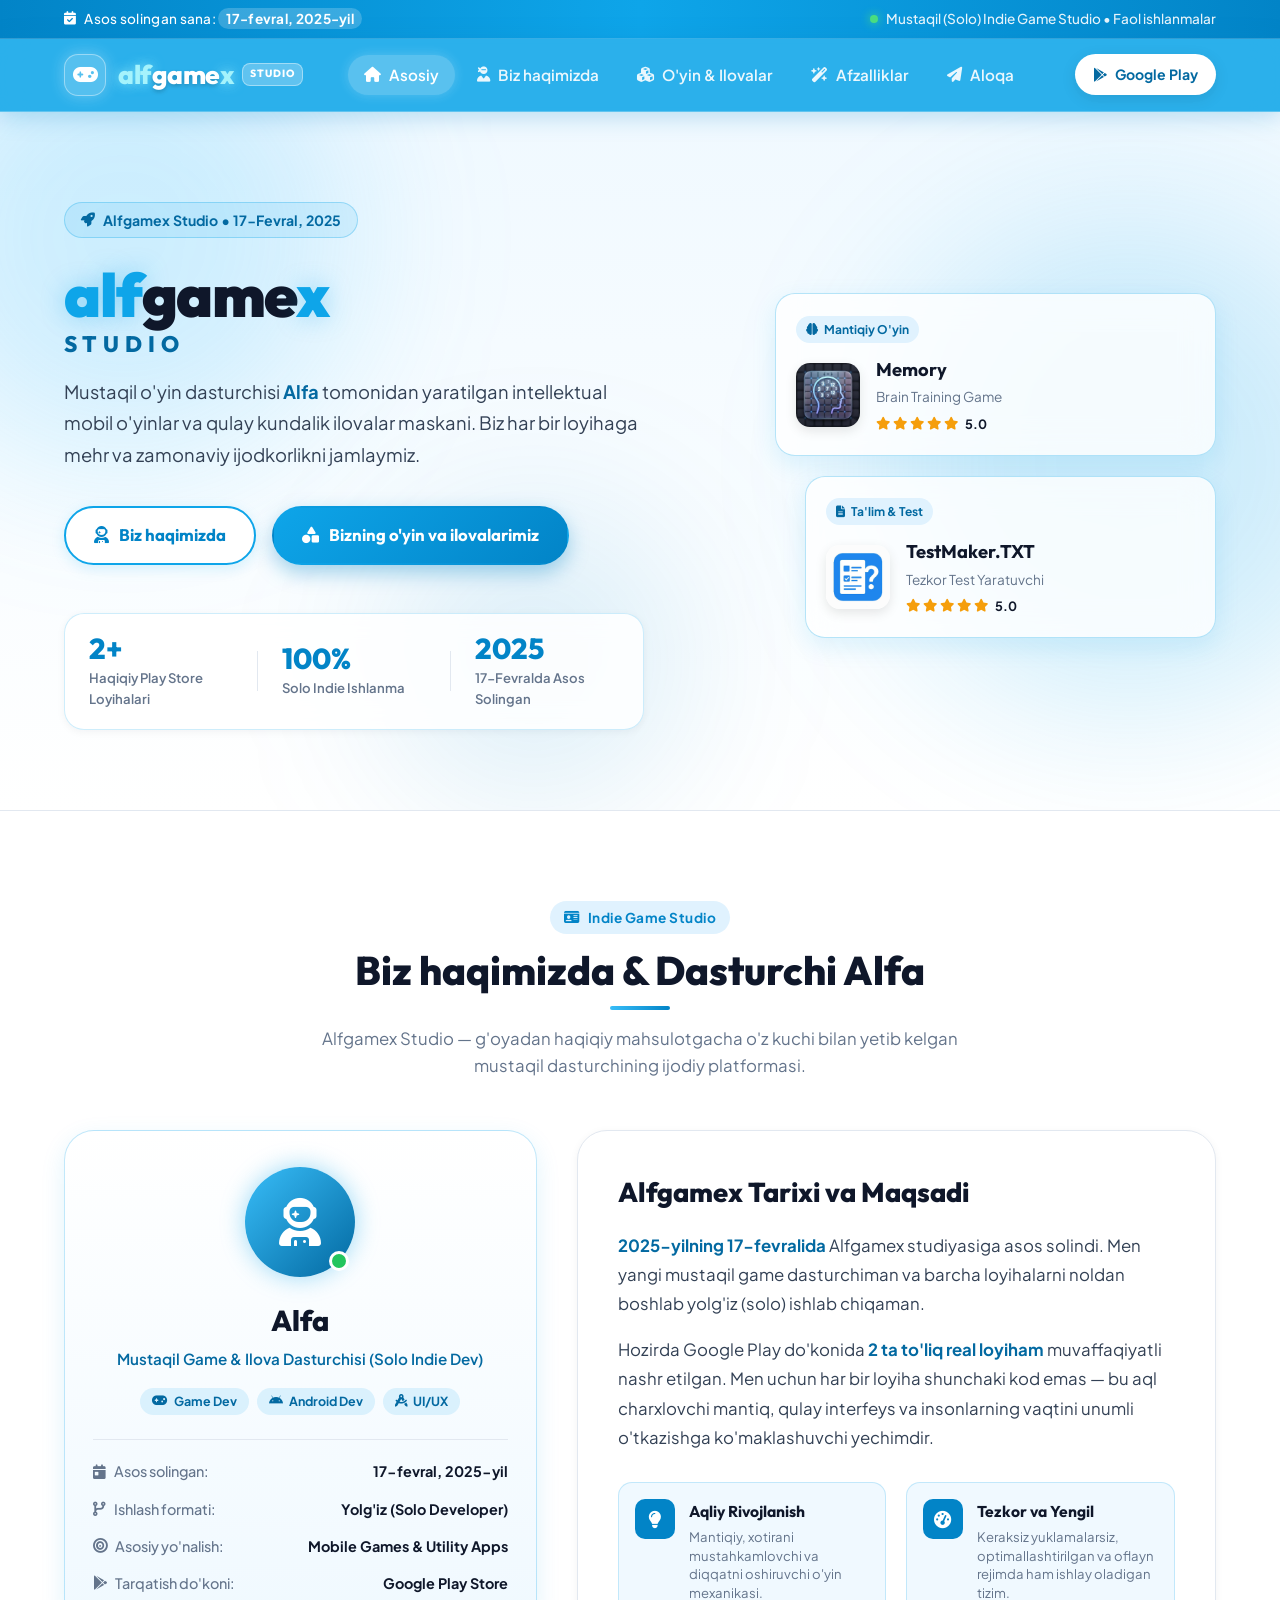
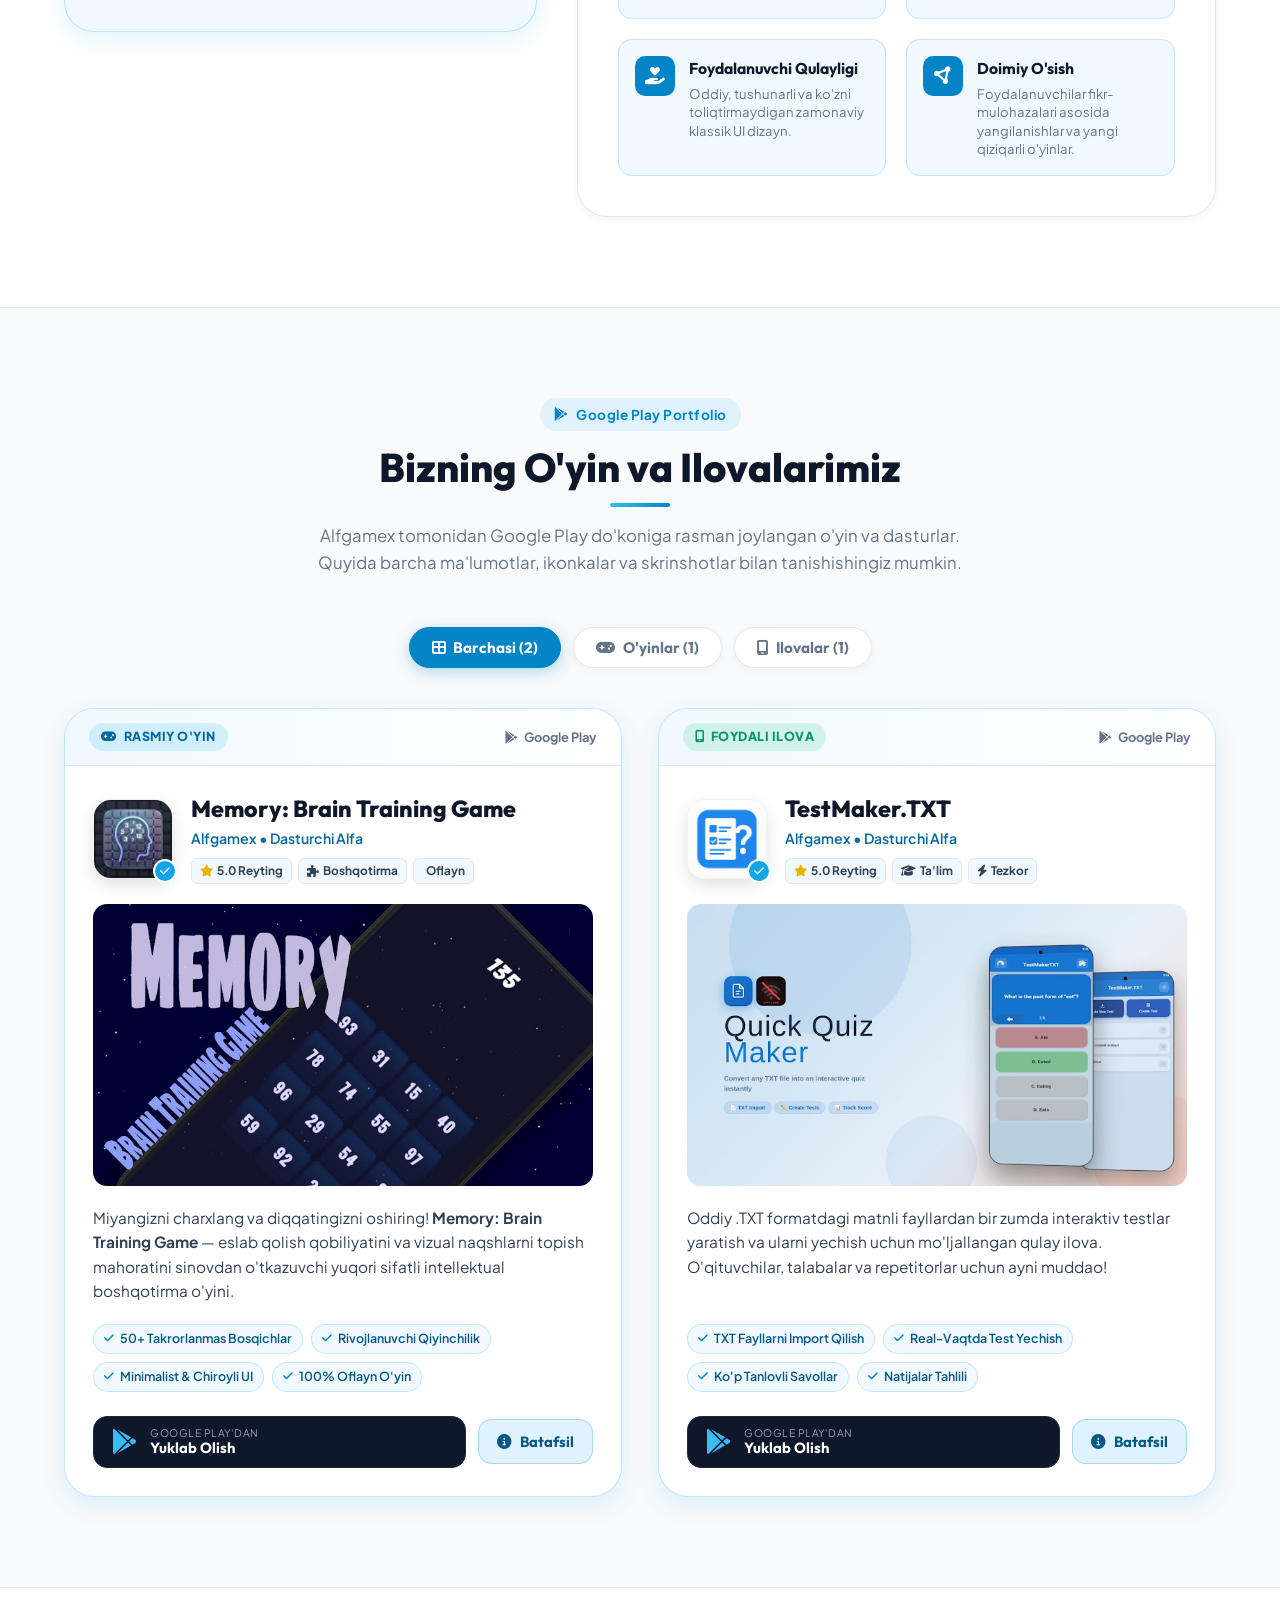
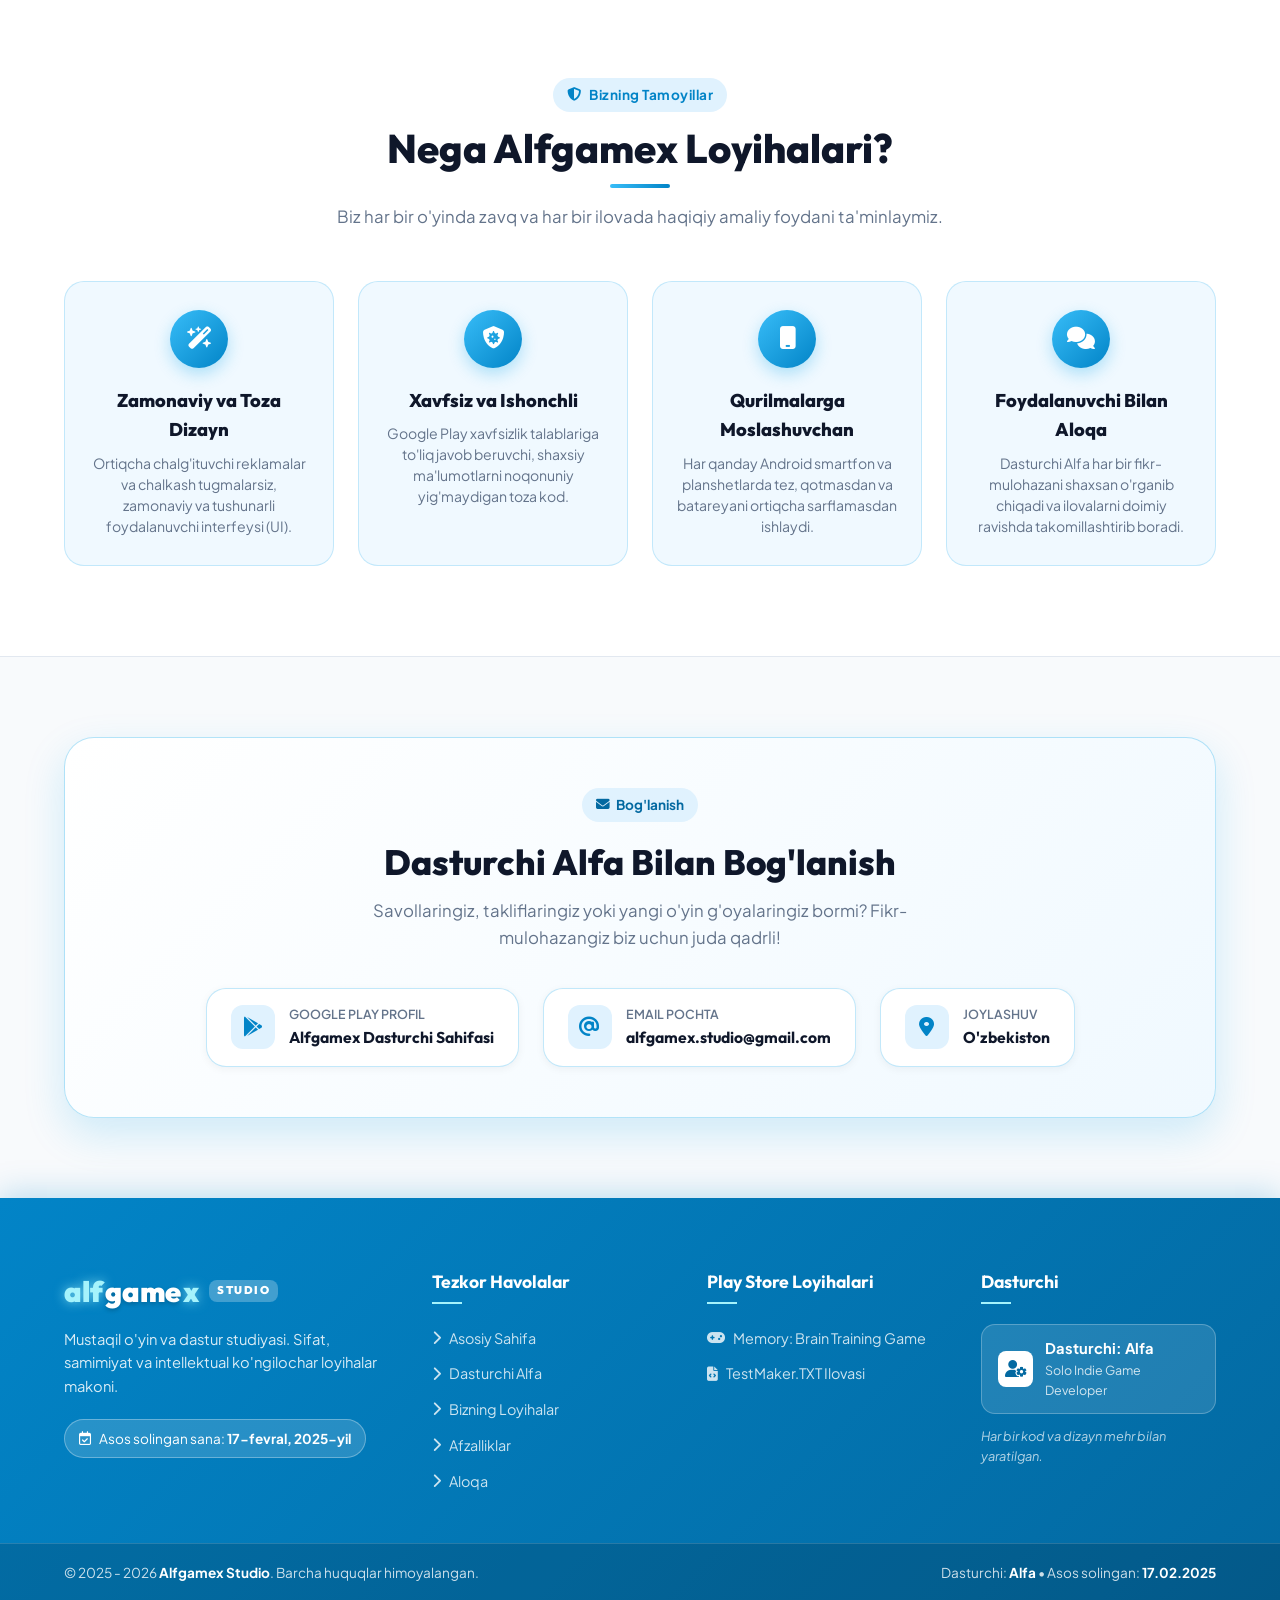
==== index.html @ 104847be "Add files via upload" ====
<!DOCTYPE html>
<html lang="uz">
<head>
  <meta charset="UTF-8">
  <meta name="viewport" content="width=device-width, initial-scale=1.0">
  <title>Alfgamex Studio | Mustaqil O'yinlar va Qulay Ilovalar</title>
  <meta name="description" content="Alfgamex Studio rasmiy veb-sayti. Mustaqil game dasturchi Alfa tomonidan yaratilgan Google Play o'yinlari va ilovalari: Memory Brain Training va TestMaker.TXT.">
  <meta name="keywords" content="Alfgamex, Alfa, game developer, Memory Brain Training, TestMaker.TXT, indie game studio, o'zbek game dev">
  <meta name="author" content="Alfa - Alfgamex Studio">

  <!-- Open Graph / Meta -->
  <meta property="og:title" content="Alfgamex Studio - Mustaqil O'yin va Ilovalar">
  <meta property="og:description" content="Dasturchi Alfa tomonidan ishlab chiqilgan Memory va TestMaker.TXT loyihalari.">
  <meta property="og:image" content="assets/images/memory-icon.png">
  <meta property="og:type" content="website">

  <!-- Favicon -->
  <link rel="icon" type="image/png" href="assets/images/memory-icon.png">

  <!-- Google Fonts: Outfit & Inter -->
  <link rel="preconnect" href="https://fonts.googleapis.com">
  <link rel="preconnect" href="https://fonts.gstatic.com" crossorigin>
  <link href="https://fonts.googleapis.com/css2?family=Outfit:wght@400;500;600;700;800;900&family=Plus+Jakarta+Sans:wght@400;500;600;700&display=swap" rel="stylesheet">

  <!-- Font Awesome Icons -->
  <link rel="stylesheet" href="https://cdnjs.cloudflare.com/ajax/libs/font-awesome/6.5.1/css/all.min.css">

  <!-- Stylesheet -->
  <link rel="stylesheet" href="styles.css">
</head>
<body>

  <!-- ==================== TOP ANNOUNCEMENT BAR ==================== -->
  <div class="top-announcement">
    <div class="container announcement-content">
      <div class="est-badge">
        <i class="fa-solid fa-calendar-check"></i>
        <span>Asos solingan sana: <strong>17-fevral, 2025-yil</strong></span>
      </div>
      <div class="studio-status">
        <span class="pulse-dot"></span>
        <span>Mustaqil (Solo) Indie Game Studio &bull; Faol ishlanmalar</span>
      </div>
    </div>
  </div>

  <!-- ==================== SKY BLUE NEON GLASS NAVBAR ==================== -->
  <header class="navbar-wrapper">
    <div class="container">
      <nav class="navbar">
        <!-- LOGO: alf (ko'k) + game (oq) + x (ko'k) -->
        <a href="#home" class="brand-logo" aria-label="Alfgamex Studio Bosh Sahifa">
          <div class="logo-icon-wrap">
            <i class="fa-solid fa-gamepad"></i>
          </div>
          <div class="logo-text">
            <span class="part-alf">alf</span><span class="part-game">game</span><span class="part-x">x</span>
            <span class="logo-badge">STUDIO</span>
          </div>
        </a>

        <!-- Desktop Navigation Links -->
        <ul class="nav-links" id="navLinks">
          <li><a href="#home" class="nav-link active"><i class="fa-solid fa-house"></i> Asosiy</a></li>
          <li><a href="#about" class="nav-link"><i class="fa-solid fa-user-ninja"></i> Biz haqimizda</a></li>
          <li><a href="#projects" class="nav-link"><i class="fa-solid fa-cubes"></i> O'yin & Ilovalar</a></li>
          <li><a href="#features" class="nav-link"><i class="fa-solid fa-wand-magic-sparkles"></i> Afzalliklar</a></li>
          <li><a href="#contact" class="nav-link"><i class="fa-solid fa-paper-plane"></i> Aloqa</a></li>
        </ul>

        <!-- Right Quick Play Link -->
        <div class="nav-actions">
          <a href="#projects" class="btn-nav-action">
            <i class="fa-brands fa-google-play"></i>
            <span>Google Play</span>
          </a>
          <button class="mobile-toggle" id="mobileToggle" aria-label="Menyuni ochish">
            <i class="fa-solid fa-bars-staggered"></i>
          </button>
        </div>
      </nav>
    </div>
  </header>

  <!-- ==================== HERO SECTION ==================== -->
  <section class="hero-section" id="home">
    <!-- Background glowing ambient spheres -->
    <div class="ambient-glow glow-1"></div>
    <div class="ambient-glow glow-2"></div>
    <div class="ambient-glow glow-3"></div>

    <div class="container hero-container">
      <div class="hero-content">
        <!-- Founding date badge in Hero -->
        <div class="hero-badge">
          <i class="fa-solid fa-rocket"></i>
          <span>Alfgamex Studio &bull; 17-Fevral, 2025</span>
        </div>

        <!-- Big Title: alfgamex STUDIO -->
        <h1 class="hero-title">
          <span class="brand-huge">
            <span class="huge-alf">alf</span><span class="huge-game">game</span><span class="huge-x">x</span>
          </span>
          <span class="hero-subtitle-tag">STUDIO</span>
        </h1>

        <p class="hero-lead">
          Mustaqil o'yin dasturchisi <strong>Alfa</strong> tomonidan yaratilgan intellektual mobil o'yinlar va qulay kundalik ilovalar maskani. Biz har bir loyihaga mehr va zamonaviy ijodkorlikni jamlaymiz.
        </p>

        <!-- The 2 Required Action Buttons -->
        <div class="hero-buttons">
          <!-- Button 1: Biz haqimizda -->
          <a href="#about" class="btn btn-sky-outline">
            <i class="fa-solid fa-user-astronaut"></i>
            <span>Biz haqimizda</span>
          </a>

          <!-- Button 2: Bizning o'yin va ilovalarimiz -->
          <a href="#projects" class="btn btn-sky-solid">
            <i class="fa-solid fa-shapes"></i>
            <span>Bizning o'yin va ilovalarimiz</span>
          </a>
        </div>

        <!-- Studio Quick Highlights -->
        <div class="hero-stats">
          <div class="stat-card">
            <div class="stat-number">2+</div>
            <div class="stat-label">Haqiqiy Play Store Loyihalari</div>
          </div>
          <div class="stat-divider"></div>
          <div class="stat-card">
            <div class="stat-number">100%</div>
            <div class="stat-label">Solo Indie Ishlanma</div>
          </div>
          <div class="stat-divider"></div>
          <div class="stat-card">
            <div class="stat-number">2025</div>
            <div class="stat-label">17-Fevralda Asos Solingan</div>
          </div>
        </div>
      </div>

      <!-- Hero Visual Preview Cards -->
      <div class="hero-preview">
        <div class="preview-glass-card preview-card-1">
          <div class="preview-badge"><i class="fa-solid fa-brain"></i> Mantiqiy O'yin</div>
          <div class="preview-item">
            <img src="assets/images/memory-icon.png" alt="Memory Brain Training Game" class="preview-img" onerror="this.src='https://play-lh.googleusercontent.com/iioHPC_Sc6TudoPKwiEHXhkaefibeuf__0RWmnrg8wX9CVNMIG8nXzxOYNYmH5sQENqZmk4FYDZ6_vJcXCu4mA=s360'">
            <div>
              <h4>Memory</h4>
              <p>Brain Training Game</p>
              <div class="rating-stars">
                <i class="fa-solid fa-star"></i>
                <i class="fa-solid fa-star"></i>
                <i class="fa-solid fa-star"></i>
                <i class="fa-solid fa-star"></i>
                <i class="fa-solid fa-star"></i>
                <span>5.0</span>
              </div>
            </div>
          </div>
        </div>

        <div class="preview-glass-card preview-card-2">
          <div class="preview-badge"><i class="fa-solid fa-file-lines"></i> Ta'lim & Test</div>
          <div class="preview-item">
            <img src="assets/images/testmaker-icon.png" alt="TestMaker.TXT App" class="preview-img" onerror="this.src='https://play-lh.googleusercontent.com/JTljdnzJghPdMxJR1rNX0iAFsKCkIwlQasx5Xbdd50EbjeBeuFdXr8-L_BfB9rZ_1QmPCnNjjaUU6loTCZCvzg=s360'">
            <div>
              <h4>TestMaker.TXT</h4>
              <p>Tezkor Test Yaratuvchi</p>
              <div class="rating-stars">
                <i class="fa-solid fa-star"></i>
                <i class="fa-solid fa-star"></i>
                <i class="fa-solid fa-star"></i>
                <i class="fa-solid fa-star"></i>
                <i class="fa-solid fa-star"></i>
                <span>5.0</span>
              </div>
            </div>
          </div>
        </div>
      </div>
    </div>
  </section>

  <!-- ==================== BIZ HAQIMIZDA (ABOUT US & DEVELOPER ALFA) ==================== -->
  <section class="section about-section" id="about">
    <div class="container">
      <div class="section-header">
        <span class="section-tag"><i class="fa-solid fa-id-card"></i> Indie Game Studio</span>
        <h2 class="section-title">Biz haqimizda & Dasturchi Alfa</h2>
        <div class="title-underline"></div>
        <p class="section-subtitle">
          Alfgamex Studio — g'oyadan haqiqiy mahsulotgacha o'z kuchi bilan yetib kelgan mustaqil dasturchining ijodiy platformasi.
        </p>
      </div>

      <div class="about-grid">
        <!-- Developer Profile Card -->
        <div class="about-profile-card">
          <div class="profile-avatar-wrap">
            <div class="avatar-ring">
              <i class="fa-solid fa-user-astronaut"></i>
            </div>
            <div class="status-online" title="Dasturlash jarayonida"></div>
          </div>

          <h3 class="profile-name">Alfa</h3>
          <p class="profile-role">Mustaqil Game & Ilova Dasturchisi (Solo Indie Dev)</p>
          <div class="profile-badges">
            <span class="badge-pill"><i class="fa-solid fa-gamepad"></i> Game Dev</span>
            <span class="badge-pill"><i class="fa-brands fa-android"></i> Android Dev</span>
            <span class="badge-pill"><i class="fa-solid fa-compass-drafting"></i> UI/UX</span>
          </div>

          <div class="profile-details-list">
            <div class="detail-row">
              <span class="detail-label"><i class="fa-solid fa-calendar-day"></i> Asos solingan:</span>
              <span class="detail-value">17-fevral, 2025-yil</span>
            </div>
            <div class="detail-row">
              <span class="detail-label"><i class="fa-solid fa-code-branch"></i> Ishlash formati:</span>
              <span class="detail-value">Yolg'iz (Solo Developer)</span>
            </div>
            <div class="detail-row">
              <span class="detail-label"><i class="fa-solid fa-bullseye"></i> Asosiy yo'nalish:</span>
              <span class="detail-value">Mobile Games & Utility Apps</span>
            </div>
            <div class="detail-row">
              <span class="detail-label"><i class="fa-brands fa-google-play"></i> Tarqatish do'koni:</span>
              <span class="detail-value">Google Play Store</span>
            </div>
          </div>
        </div>

        <!-- Story and Studio Philosophy -->
        <div class="about-story-card">
          <h3 class="story-title">Alfgamex Tarixi va Maqsadi</h3>
          <p class="story-text">
            <strong>2025-yilning 17-fevralida</strong> Alfgamex studiyasiga asos solindi. Men yangi mustaqil game dasturchiman va barcha loyihalarni noldan boshlab yolg'iz (solo) ishlab chiqaman. 
          </p>
          <p class="story-text">
            Hozirda Google Play do'konida <strong>2 ta to'liq real loyiham</strong> muvaffaqiyatli nashr etilgan. Men uchun har bir loyiha shunchaki kod emas — bu aql charxlovchi mantiq, qulay interfeys va insonlarning vaqtini unumli o'tkazishga ko'maklashuvchi yechimdir.
          </p>

          <div class="studio-values-grid">
            <div class="value-item">
              <div class="value-icon"><i class="fa-solid fa-lightbulb"></i></div>
              <div>
                <h4>Aqliy Rivojlanish</h4>
                <p>Mantiqiy, xotirani mustahkamlovchi va diqqatni oshiruvchi o'yin mexanikasi.</p>
              </div>
            </div>

            <div class="value-item">
              <div class="value-icon"><i class="fa-solid fa-gauge-high"></i></div>
              <div>
                <h4>Tezkor va Yengil</h4>
                <p>Keraksiz yuklamalarsiz, optimallashtirilgan va oflayn rejimda ham ishlay oladigan tizim.</p>
              </div>
            </div>

            <div class="value-item">
              <div class="value-icon"><i class="fa-solid fa-hand-holding-heart"></i></div>
              <div>
                <h4>Foydalanuvchi Qulayligi</h4>
                <p>Oddiy, tushunarli va ko'zni toliqtirmaydigan zamonaviy klassik UI dizayn.</p>
              </div>
            </div>

            <div class="value-item">
              <div class="value-icon"><i class="fa-solid fa-circle-nodes"></i></div>
              <div>
                <h4>Doimiy O'sish</h4>
                <p>Foydalanuvchilar fikr-mulohazalari asosida yangilanishlar va yangi qiziqarli o'yinlar.</p>
              </div>
            </div>
          </div>
        </div>
      </div>
    </div>
  </section>

  <!-- ==================== BIZNING O'YIN VA ILOVALARIMIZ ==================== -->
  <section class="section projects-section" id="projects">
    <div class="container">
      <div class="section-header">
        <span class="section-tag"><i class="fa-brands fa-google-play"></i> Google Play Portfolio</span>
        <h2 class="section-title">Bizning O'yin va Ilovalarimiz</h2>
        <div class="title-underline"></div>
        <p class="section-subtitle">
          Alfgamex tomonidan Google Play do'koniga rasman joylangan o'yin va dasturlar. Quyida barcha ma'lumotlar, ikonkalar va skrinshotlar bilan tanishishingiz mumkin.
        </p>
      </div>

      <!-- Filter Controls -->
      <div class="projects-filter">
        <button class="filter-btn active" data-filter="all">
          <i class="fa-solid fa-border-all"></i> Barchasi (2)
        </button>
        <button class="filter-btn" data-filter="game">
          <i class="fa-solid fa-gamepad"></i> O'yinlar (1)
        </button>
        <button class="filter-btn" data-filter="app">
          <i class="fa-solid fa-mobile-screen"></i> Ilovalar (1)
        </button>
      </div>

      <!-- Projects Grid -->
      <div class="projects-grid">

        <!-- ================= PROJECT 1: MEMORY GAME ================= -->
        <article class="project-card" data-category="game">
          <div class="card-glass-header">
            <div class="project-type-tag game-tag">
              <i class="fa-solid fa-gamepad"></i> Rasmiy O'yin
            </div>
            <div class="play-badge-corner">
              <i class="fa-brands fa-google-play"></i> Google Play
            </div>
          </div>

          <div class="project-body">
            <!-- Icon and Header Info -->
            <div class="app-identity">
              <div class="app-icon-wrap">
                <img 
                  src="assets/images/memory-icon.png" 
                  alt="Memory: Brain Training Game Ikonkasi" 
                  class="app-icon"
                  onerror="this.src='https://play-lh.googleusercontent.com/iioHPC_Sc6TudoPKwiEHXhkaefibeuf__0RWmnrg8wX9CVNMIG8nXzxOYNYmH5sQENqZmk4FYDZ6_vJcXCu4mA=s360'"
                >
                <span class="verified-check" title="Tasdiqlangan ilova"><i class="fa-solid fa-check"></i></span>
              </div>
              <div class="app-headings">
                <h3 class="app-title">Memory: Brain Training Game</h3>
                <p class="app-developer">Alfgamex &bull; Dasturchi Alfa</p>
                <div class="app-meta-badges">
                  <span class="meta-pill"><i class="fa-solid fa-star text-gold"></i> 5.0 Reyting</span>
                  <span class="meta-pill"><i class="fa-solid fa-puzzle-piece"></i> Boshqotirma</span>
                  <span class="meta-pill"><i class="fa-solid fa-wifi-slash"></i> Oflayn</span>
                </div>
              </div>
            </div>

            <!-- Screenshot / Visual Preview -->
            <div class="app-media-preview">
              <img 
                src="assets/images/memory-screen1.jpg" 
                alt="Memory o'yini skrinshoti" 
                class="screenshot-img"
                onerror="this.src='https://play-lh.googleusercontent.com/8jt1ZqFPJpL5raUbPckwla-9NzqnhtlJqIqvRnCpsGKEVCf8Sq_ZQVS6a8iwPIVg6VC_ZMvk12OqS2zHAxkKmw=w720-h405'"
              >
              <div class="media-overlay">
                <span><i class="fa-solid fa-expand"></i> Ko'rish</span>
              </div>
            </div>

            <!-- Short Description -->
            <p class="app-description">
              Miyangizni charxlang va diqqatingizni oshiring! <strong>Memory: Brain Training Game</strong> — eslab qolish qobiliyatini va vizual naqshlarni topish mahoratini sinovdan o'tkazuvchi yuqori sifatli intellektual boshqotirma o'yini.
            </p>

            <!-- Key Features Chips -->
            <div class="features-chips">
              <span class="chip"><i class="fa-solid fa-check"></i> 50+ Takrorlanmas Bosqichlar</span>
              <span class="chip"><i class="fa-solid fa-check"></i> Rivojlanuvchi Qiyinchilik</span>
              <span class="chip"><i class="fa-solid fa-check"></i> Minimalist & Chiroyli UI</span>
              <span class="chip"><i class="fa-solid fa-check"></i> 100% Oflayn O'yin</span>
            </div>

            <!-- Card Actions -->
            <div class="card-footer-actions">
              <!-- Direct Google Play Link -->
              <a 
                href="https://play.google.com/store/apps/details?id=com.alfgamex.Memory" 
                target="_blank" 
                rel="noopener noreferrer" 
                class="btn-play-store"
              >
                <i class="fa-brands fa-google-play"></i>
                <div class="btn-play-text">
                  <small>Google Play'dan</small>
                  <strong>Yuklab Olish</strong>
                </div>
              </a>

              <!-- Modal Trigger -->
              <button class="btn-details-modal" onclick="openAppModal('memory')">
                <i class="fa-solid fa-circle-info"></i>
                <span>Batafsil</span>
              </button>
            </div>
          </div>
        </article>

        <!-- ================= PROJECT 2: TESTMAKER.TXT ================= -->
        <article class="project-card" data-category="app">
          <div class="card-glass-header">
            <div class="project-type-tag app-tag">
              <i class="fa-solid fa-mobile-screen"></i> Foydali Ilova
            </div>
            <div class="play-badge-corner">
              <i class="fa-brands fa-google-play"></i> Google Play
            </div>
          </div>

          <div class="project-body">
            <!-- Icon and Header Info -->
            <div class="app-identity">
              <div class="app-icon-wrap">
                <img 
                  src="assets/images/testmaker-icon.png" 
                  alt="TestMaker.TXT Ilovasi Ikonkasi" 
                  class="app-icon"
                  onerror="this.src='https://play-lh.googleusercontent.com/JTljdnzJghPdMxJR1rNX0iAFsKCkIwlQasx5Xbdd50EbjeBeuFdXr8-L_BfB9rZ_1QmPCnNjjaUU6loTCZCvzg=s360'"
                >
                <span class="verified-check" title="Tasdiqlangan ilova"><i class="fa-solid fa-check"></i></span>
              </div>
              <div class="app-headings">
                <h3 class="app-title">TestMaker.TXT</h3>
                <p class="app-developer">Alfgamex &bull; Dasturchi Alfa</p>
                <div class="app-meta-badges">
                  <span class="meta-pill"><i class="fa-solid fa-star text-gold"></i> 5.0 Reyting</span>
                  <span class="meta-pill"><i class="fa-solid fa-graduation-cap"></i> Ta'lim</span>
                  <span class="meta-pill"><i class="fa-solid fa-bolt"></i> Tezkor</span>
                </div>
              </div>
            </div>

            <!-- Screenshot / Visual Preview -->
            <div class="app-media-preview">
              <img 
                src="assets/images/testmaker-screen1.jpg" 
                alt="TestMaker.TXT ilovasi skrinshoti" 
                class="screenshot-img"
                onerror="this.src='https://play-lh.googleusercontent.com/RgP-nGPzP6CBgjuk7ugvAooC2-DvAXvLusTpdp34tUCM6WxKMRvOBdO_frcFL7c0eTXfVlj-y-9jZQvS_CG0-Q=w720-h405'"
              >
              <div class="media-overlay">
                <span><i class="fa-solid fa-expand"></i> Ko'rish</span>
              </div>
            </div>

            <!-- Short Description -->
            <p class="app-description">
              Oddiy .TXT formatdagi matnli fayllardan bir zumda interaktiv testlar yaratish va ularni yechish uchun mo'ljallangan qulay ilova. O'qituvchilar, talabalar va repetitorlar uchun ayni muddao!
            </p>

            <!-- Key Features Chips -->
            <div class="features-chips">
              <span class="chip"><i class="fa-solid fa-check"></i> TXT Fayllarni Import Qilish</span>
              <span class="chip"><i class="fa-solid fa-check"></i> Real-Vaqtda Test Yechish</span>
              <span class="chip"><i class="fa-solid fa-check"></i> Ko'p Tanlovli Savollar</span>
              <span class="chip"><i class="fa-solid fa-check"></i> Natijalar Tahlili</span>
            </div>

            <!-- Card Actions -->
            <div class="card-footer-actions">
              <!-- Direct Google Play Link -->
              <a 
                href="https://play.google.com/store/apps/details?id=com.alfgamex.testmakertxt" 
                target="_blank" 
                rel="noopener noreferrer" 
                class="btn-play-store"
              >
                <i class="fa-brands fa-google-play"></i>
                <div class="btn-play-text">
                  <small>Google Play'dan</small>
                  <strong>Yuklab Olish</strong>
                </div>
              </a>

              <!-- Modal Trigger -->
              <button class="btn-details-modal" onclick="openAppModal('testmaker')">
                <i class="fa-solid fa-circle-info"></i>
                <span>Batafsil</span>
              </button>
            </div>
          </div>
        </article>

      </div>
    </div>
  </section>

  <!-- ==================== STUDIO AFZALLIKLARI (WHY ALFGAMEX) ==================== -->
  <section class="section features-section" id="features">
    <div class="container">
      <div class="section-header">
        <span class="section-tag"><i class="fa-solid fa-shield-halved"></i> Bizning Tamoyillar</span>
        <h2 class="section-title">Nega Alfgamex Loyihalari?</h2>
        <div class="title-underline"></div>
        <p class="section-subtitle">
          Biz har bir o'yinda zavq va har bir ilovada haqiqiy amaliy foydani ta'minlaymiz.
        </p>
      </div>

      <div class="features-grid">
        <div class="feature-box">
          <div class="feature-icon-circle">
            <i class="fa-solid fa-wand-magic-sparkles"></i>
          </div>
          <h3 class="feature-heading">Zamonaviy va Toza Dizayn</h3>
          <p class="feature-desc">
            Ortiqcha chalg'ituvchi reklamalar va chalkash tugmalarsiz, zamonaviy va tushunarli foydalanuvchi interfeysi (UI).
          </p>
        </div>

        <div class="feature-box">
          <div class="feature-icon-circle">
            <i class="fa-solid fa-shield-virus"></i>
          </div>
          <h3 class="feature-heading">Xavfsiz va Ishonchli</h3>
          <p class="feature-desc">
            Google Play xavfsizlik talablariga to'liq javob beruvchi, shaxsiy ma'lumotlarni noqonuniy yig'maydigan toza kod.
          </p>
        </div>

        <div class="feature-box">
          <div class="feature-icon-circle">
            <i class="fa-solid fa-mobile"></i>
          </div>
          <h3 class="feature-heading">Qurilmalarga Moslashuvchan</h3>
          <p class="feature-desc">
            Har qanday Android smartfon va planshetlarda tez, qotmasdan va batareyani ortiqcha sarflamasdan ishlaydi.
          </p>
        </div>

        <div class="feature-box">
          <div class="feature-icon-circle">
            <i class="fa-solid fa-comments"></i>
          </div>
          <h3 class="feature-heading">Foydalanuvchi Bilan Aloqa</h3>
          <p class="feature-desc">
            Dasturchi Alfa har bir fikr-mulohazani shaxsan o'rganib chiqadi va ilovalarni doimiy ravishda takomillashtirib boradi.
          </p>
        </div>
      </div>
    </div>
  </section>

  <!-- ==================== ALOQA VA HAMKORLIK ==================== -->
  <section class="section contact-section" id="contact">
    <div class="container">
      <div class="contact-card">
        <div class="contact-header">
          <span class="contact-pill"><i class="fa-solid fa-envelope"></i> Bog'lanish</span>
          <h2 class="contact-title">Dasturchi Alfa Bilan Bog'lanish</h2>
          <p class="contact-subtitle">
            Savollaringiz, takliflaringiz yoki yangi o'yin g'oyalaringiz bormi? Fikr-mulohazangiz biz uchun juda qadrli!
          </p>
        </div>

        <div class="contact-methods">
          <a href="https://play.google.com/store/apps/developer?id=Alfgamex" target="_blank" rel="noopener noreferrer" class="contact-item">
            <div class="c-icon"><i class="fa-brands fa-google-play"></i></div>
            <div class="c-info">
              <span class="c-name">Google Play Profil</span>
              <span class="c-val">Alfgamex Dasturchi Sahifasi</span>
            </div>
          </a>

          <a href="mailto:contact@alfgamex.uz" class="contact-item">
            <div class="c-icon"><i class="fa-solid fa-at"></i></div>
            <div class="c-info">
              <span class="c-name">Email Pochta</span>
              <span class="c-val">alfgamex.studio@gmail.com</span>
            </div>
          </a>

          <div class="contact-item">
            <div class="c-icon"><i class="fa-solid fa-location-dot"></i></div>
            <div class="c-info">
              <span class="c-name">Joylashuv</span>
              <span class="c-val">O'zbekiston</span>
            </div>
          </div>
        </div>
      </div>
    </div>
  </section>

  <!-- ==================== SKY BLUE NEON FOOTER LAYER ==================== -->
  <footer class="footer-wrapper">
    <div class="container footer-container">
      <!-- Footer Brand Column -->
      <div class="footer-col footer-about">
        <!-- Logo: alf (ko'k) + game (oq) + x (ko'k) -->
        <div class="footer-logo">
          <span class="part-alf">alf</span><span class="part-game">game</span><span class="part-x">x</span>
          <span class="footer-logo-tag">STUDIO</span>
        </div>
        <p class="footer-desc">
          Mustaqil o'yin va dastur studiyasi. Sifat, samimiyat va intellektual ko'ngilochar loyihalar makoni.
        </p>
        <div class="footer-est-info">
          <i class="fa-regular fa-calendar-check"></i>
          <span>Asos solingan sana: <strong>17-fevral, 2025-yil</strong></span>
        </div>
      </div>

      <!-- Quick Links Column -->
      <div class="footer-col">
        <h4 class="footer-heading">Tezkor Havolalar</h4>
        <ul class="footer-links">
          <li><a href="#home"><i class="fa-solid fa-chevron-right"></i> Asosiy Sahifa</a></li>
          <li><a href="#about"><i class="fa-solid fa-chevron-right"></i> Dasturchi Alfa</a></li>
          <li><a href="#projects"><i class="fa-solid fa-chevron-right"></i> Bizning Loyihalar</a></li>
          <li><a href="#features"><i class="fa-solid fa-chevron-right"></i> Afzalliklar</a></li>
          <li><a href="#contact"><i class="fa-solid fa-chevron-right"></i> Aloqa</a></li>
        </ul>
      </div>

      <!-- Projects Column -->
      <div class="footer-col">
        <h4 class="footer-heading">Play Store Loyihalari</h4>
        <ul class="footer-links">
          <li>
            <a href="https://play.google.com/store/apps/details?id=com.alfgamex.Memory" target="_blank" rel="noopener noreferrer">
              <i class="fa-solid fa-gamepad"></i> Memory: Brain Training Game
            </a>
          </li>
          <li>
            <a href="https://play.google.com/store/apps/details?id=com.alfgamex.testmakertxt" target="_blank" rel="noopener noreferrer">
              <i class="fa-solid fa-file-code"></i> TestMaker.TXT Ilovasi
            </a>
          </li>
        </ul>
      </div>

      <!-- Developer Info Column -->
      <div class="footer-col">
        <h4 class="footer-heading">Dasturchi</h4>
        <div class="footer-dev-badge">
          <div class="f-dev-icon"><i class="fa-solid fa-user-gear"></i></div>
          <div>
            <strong>Dasturchi: Alfa</strong>
            <p>Solo Indie Game Developer</p>
          </div>
        </div>
        <div class="footer-copyright-note">
          Har bir kod va dizayn mehr bilan yaratilgan.
        </div>
      </div>
    </div>

    <!-- Bottom Copyright Bar -->
    <div class="footer-bottom-bar">
      <div class="container footer-bottom-content">
        <p>&copy; 2025 - 2026 <strong>Alfgamex Studio</strong>. Barcha huquqlar himoyalangan.</p>
        <p class="footer-credit">Dasturchi: <strong>Alfa</strong> &bull; Asos solingan: <strong>17.02.2025</strong></p>
      </div>
    </div>
  </footer>

  <!-- ==================== APP DETAILS MODAL ==================== -->
  <div class="modal-backdrop" id="appModal" aria-hidden="true">
    <div class="modal-dialog">
      <button class="modal-close" onclick="closeAppModal()" aria-label="Yopish">
        <i class="fa-solid fa-xmark"></i>
      </button>

      <div class="modal-header">
        <img id="modalAppIcon" src="" alt="App Icon" class="modal-icon">
        <div class="modal-title-group">
          <h3 id="modalAppTitle">App Title</h3>
          <p id="modalAppCategory" class="modal-cat">Kategoriya</p>
          <div class="modal-meta-row">
            <span class="badge-star"><i class="fa-solid fa-star"></i> 5.0</span>
            <span class="badge-dev">Alfgamex (Alfa)</span>
            <span class="badge-ver">Google Play</span>
          </div>
        </div>
      </div>

      <div class="modal-body">
        <!-- Screenshot Preview -->
        <div class="modal-media-wrapper">
          <img id="modalScreenshot" src="" alt="App Screenshot" class="modal-screenshot">
        </div>

        <div class="modal-section-title">
          <i class="fa-solid fa-file-lines"></i> Ilova / O'yin Haqida
        </div>
        <div id="modalAppDesc" class="modal-desc-content">
          <!-- Description dynamically injected -->
        </div>

        <div class="modal-section-title">
          <i class="fa-solid fa-list-check"></i> Asosiy Xususiyatlar
        </div>
        <ul id="modalAppFeatures" class="modal-features-list">
          <!-- Features dynamically injected -->
        </ul>
      </div>

      <div class="modal-footer">
        <button class="btn-copy-link" id="modalCopyBtn" onclick="copyCurrentAppLink()">
          <i class="fa-solid fa-copy"></i>
          <span>Havolani nusxalash</span>
        </button>

        <a id="modalPlayLink" href="#" target="_blank" rel="noopener noreferrer" class="btn btn-sky-solid">
          <i class="fa-brands fa-google-play"></i>
          <span>Google Play'da Ochish</span>
        </a>
      </div>
    </div>
  </div>

  <!-- Toast Notification -->
  <div class="toast-notification" id="toastNotification">
    <i class="fa-solid fa-circle-check"></i>
    <span id="toastMsg">Xabar</span>
  </div>

  <!-- JavaScript -->
  <script src="script.js"></script>
</body>
</html>
---- styles.css ----
/* ========================================================
   ALFGAMEX STUDIO - OFFICIAL WEBSITE STYLESHEET
   UI Concept: Modern Classic White & Sky Blue Neon Glassmorphism
   Developer: Alfa | Founded: February 17, 2025
======================================================== */

:root {
  /* Sky Blue Neon Color Palette */
  --sky-50: #f0f9ff;
  --sky-100: #e0f2fe;
  --sky-200: #bae6fd;
  --sky-300: #7dd3fc;
  --sky-400: #38bdf8;
  --sky-500: #0ea5e9;
  --sky-600: #0284c7;
  --sky-700: #0369a1;
  --sky-800: #075985;
  --sky-900: #0c4a6e;
  --sky-neon: #00d4ff;
  --sky-glow: rgba(14, 165, 233, 0.4);

  /* Backgrounds & Neutral Colors */
  --bg-white: #ffffff;
  --bg-page: #f8fafc;
  --bg-card: #ffffff;
  --text-dark: #0f172a;
  --text-medium: #334155;
  --text-muted: #64748b;
  --text-light: #94a3b8;
  --border-subtle: #e2e8f0;
  --border-sky: rgba(14, 165, 233, 0.25);

  /* Typography */
  --font-heading: 'Outfit', -apple-system, BlinkMacSystemFont, 'Segoe UI', Roboto, sans-serif;
  --font-body: 'Plus Jakarta Sans', -apple-system, BlinkMacSystemFont, 'Segoe UI', Roboto, sans-serif;

  /* Elevation & Shadows */
  --shadow-sm: 0 2px 8px rgba(15, 23, 42, 0.05);
  --shadow-md: 0 8px 24px rgba(14, 165, 233, 0.12);
  --shadow-lg: 0 16px 40px rgba(14, 165, 233, 0.18);
  --shadow-neon: 0 0 25px rgba(0, 212, 255, 0.45);
  --shadow-btn: 0 8px 20px rgba(2, 132, 199, 0.35);

  /* Radius & Transitions */
  --radius-sm: 8px;
  --radius-md: 14px;
  --radius-lg: 20px;
  --radius-xl: 30px;
  --radius-full: 9999px;
  --transition-fast: 0.2s ease;
  --transition-normal: 0.3s cubic-bezier(0.16, 1, 0.3, 1);
}

/* ================= Global Reset & Defaults ================= */
*, *::before, *::after {
  box-sizing: border-box;
  margin: 0;
  padding: 0;
}

html {
  scroll-behavior: smooth;
  font-size: 16px;
}

body {
  font-family: var(--font-body);
  background-color: var(--bg-page);
  color: var(--text-dark);
  line-height: 1.6;
  overflow-x: hidden;
  -webkit-font-smoothing: antialiased;
  -moz-osx-font-smoothing: grayscale;
}

img {
  max-width: 100%;
  height: auto;
  display: block;
}

a {
  text-decoration: none;
  color: inherit;
  transition: var(--transition-fast);
}

ul {
  list-style: none;
}

button {
  font-family: inherit;
  cursor: pointer;
  border: none;
  outline: none;
  background: none;
  transition: var(--transition-normal);
}

.container {
  width: 100%;
  max-width: 1200px;
  margin: 0 auto;
  padding: 0 24px;
}

/* ================= 1. Top Announcement Bar ================= */
.top-announcement {
  background: linear-gradient(90deg, #0284c7, #0ea5e9, #0284c7);
  color: #ffffff;
  font-size: 0.85rem;
  padding: 8px 0;
  border-bottom: 1px solid rgba(255, 255, 255, 0.2);
}

.announcement-content {
  display: flex;
  justify-content: space-between;
  align-items: center;
  flex-wrap: wrap;
  gap: 8px;
}

.est-badge {
  display: inline-flex;
  align-items: center;
  gap: 8px;
  font-weight: 500;
  letter-spacing: 0.3px;
}

.est-badge strong {
  color: #fff;
  background: rgba(255, 255, 255, 0.2);
  padding: 2px 8px;
  border-radius: var(--radius-full);
  font-weight: 700;
}

.studio-status {
  display: inline-flex;
  align-items: center;
  gap: 8px;
  font-weight: 500;
  color: rgba(255, 255, 255, 0.9);
}

.pulse-dot {
  width: 8px;
  height: 8px;
  background-color: #4ade80;
  border-radius: 50%;
  box-shadow: 0 0 10px #4ade80;
  animation: pulse 2s infinite;
}

@keyframes pulse {
  0% { transform: scale(0.95); box-shadow: 0 0 0 0 rgba(74, 222, 128, 0.7); }
  70% { transform: scale(1.1); box-shadow: 0 0 0 8px rgba(74, 222, 128, 0); }
  100% { transform: scale(0.95); box-shadow: 0 0 0 0 rgba(74, 222, 128, 0); }
}

/* ================= 2. Sky Blue Neon Glass Navbar ================= */
.navbar-wrapper {
  position: sticky;
  top: 0;
  z-index: 1000;
  /* Osmon ko'k neon blur oynali qatlam */
  background: rgba(14, 165, 233, 0.88);
  backdrop-filter: blur(16px);
  -webkit-backdrop-filter: blur(16px);
  border-bottom: 1px solid rgba(255, 255, 255, 0.25);
  box-shadow: 0 4px 25px rgba(2, 132, 199, 0.25);
  transition: all var(--transition-normal);
}

.navbar {
  display: flex;
  justify-content: space-between;
  align-items: center;
  height: 72px;
}

/* Brand Logo: alf (ko'k) + game (oq) + x (ko'k) */
.brand-logo {
  display: flex;
  align-items: center;
  gap: 12px;
  text-decoration: none;
}

.logo-icon-wrap {
  width: 42px;
  height: 42px;
  background: rgba(255, 255, 255, 0.2);
  border: 1px solid rgba(255, 255, 255, 0.4);
  border-radius: var(--radius-md);
  display: flex;
  align-items: center;
  justify-content: center;
  color: #ffffff;
  font-size: 1.25rem;
  box-shadow: 0 0 15px rgba(255, 255, 255, 0.3);
  transition: var(--transition-normal);
}

.brand-logo:hover .logo-icon-wrap {
  transform: rotate(-8deg) scale(1.08);
  background: #ffffff;
  color: var(--sky-600);
}

.logo-text {
  font-family: var(--font-heading);
  font-size: 1.65rem;
  font-weight: 800;
  letter-spacing: -0.5px;
  display: flex;
  align-items: center;
}

/* LOGO SPECIFIC COLORS AS REQUESTED:
   alf: ko'k (sky blue / neon cyan)
   game: oq (pure white)
   x: ko'k (sky blue / neon cyan) */
.part-alf {
  color: #bbf7d0; /* Soft neon highlight */
  color: #a5f3fc; /* Light cyan/sky blue */
  text-shadow: 0 0 12px rgba(165, 243, 252, 0.7);
}

.part-game {
  color: #ffffff;
  text-shadow: 0 2px 4px rgba(0, 0, 0, 0.2);
}

.part-x {
  color: #a5f3fc;
  text-shadow: 0 0 12px rgba(165, 243, 252, 0.7);
}

.logo-badge {
  font-size: 0.65rem;
  font-weight: 800;
  background: rgba(255, 255, 255, 0.25);
  color: #ffffff;
  padding: 2px 7px;
  border-radius: var(--radius-sm);
  margin-left: 8px;
  letter-spacing: 1px;
  border: 1px solid rgba(255, 255, 255, 0.4);
}

/* Nav links */
.nav-links {
  display: flex;
  align-items: center;
  gap: 6px;
}

.nav-link {
  display: inline-flex;
  align-items: center;
  gap: 8px;
  color: rgba(255, 255, 255, 0.9);
  font-weight: 600;
  font-size: 0.95rem;
  padding: 8px 16px;
  border-radius: var(--radius-full);
  transition: var(--transition-fast);
}

.nav-link:hover,
.nav-link.active {
  color: #ffffff;
  background: rgba(255, 255, 255, 0.22);
  box-shadow: 0 0 12px rgba(255, 255, 255, 0.2);
}

.nav-actions {
  display: flex;
  align-items: center;
  gap: 12px;
}

.btn-nav-action {
  display: inline-flex;
  align-items: center;
  gap: 8px;
  background: #ffffff;
  color: var(--sky-700);
  font-weight: 700;
  font-size: 0.88rem;
  padding: 9px 18px;
  border-radius: var(--radius-full);
  box-shadow: 0 4px 15px rgba(0, 0, 0, 0.1);
  transition: var(--transition-normal);
}

.btn-nav-action:hover {
  transform: translateY(-2px);
  background: var(--sky-50);
  color: var(--sky-800);
  box-shadow: 0 6px 20px rgba(255, 255, 255, 0.4);
}

.mobile-toggle {
  display: none;
  font-size: 1.4rem;
  color: #ffffff;
  padding: 8px;
}

/* ================= 3. Hero Section ================= */
.hero-section {
  position: relative;
  background: linear-gradient(180deg, #f0f9ff 0%, #ffffff 100%);
  padding: 90px 0 80px 0;
  overflow: hidden;
  border-bottom: 1px solid var(--border-subtle);
}

/* Ambient glow orbs */
.ambient-glow {
  position: absolute;
  border-radius: 50%;
  filter: blur(80px);
  pointer-events: none;
  z-index: 1;
}

.glow-1 {
  width: 450px;
  height: 450px;
  background: rgba(56, 189, 248, 0.2);
  top: -100px;
  left: -100px;
}

.glow-2 {
  width: 500px;
  height: 500px;
  background: rgba(14, 165, 233, 0.18);
  top: 100px;
  right: -100px;
}

.glow-3 {
  width: 300px;
  height: 300px;
  background: rgba(2, 132, 199, 0.12);
  bottom: 0;
  left: 30%;
}

.hero-container {
  position: relative;
  z-index: 2;
  display: grid;
  grid-template-columns: 1.2fr 0.8fr;
  align-items: center;
  gap: 50px;
}

.hero-badge {
  display: inline-flex;
  align-items: center;
  gap: 8px;
  background: rgba(14, 165, 233, 0.1);
  color: var(--sky-700);
  border: 1px solid rgba(14, 165, 233, 0.3);
  font-size: 0.88rem;
  font-weight: 700;
  padding: 6px 16px;
  border-radius: var(--radius-full);
  margin-bottom: 24px;
}

.hero-title {
  font-family: var(--font-heading);
  font-size: 3.8rem;
  font-weight: 900;
  line-height: 1.08;
  letter-spacing: -1.5px;
  margin-bottom: 20px;
}

/* Branding colors in Hero */
.brand-huge {
  display: inline-block;
}

.huge-alf {
  color: var(--sky-500);
  text-shadow: 0 0 25px rgba(14, 165, 233, 0.35);
}

.huge-game {
  color: var(--text-dark);
}

.huge-x {
  color: var(--sky-500);
  text-shadow: 0 0 25px rgba(14, 165, 233, 0.35);
}

.hero-subtitle-tag {
  display: block;
  font-size: 1.4rem;
  font-weight: 800;
  letter-spacing: 6px;
  color: var(--sky-700);
  margin-top: 4px;
}

.hero-lead {
  font-size: 1.15rem;
  color: var(--text-medium);
  line-height: 1.7;
  margin-bottom: 36px;
  max-width: 580px;
}

.hero-lead strong {
  color: var(--sky-700);
}

/* Hero Action Buttons */
.hero-buttons {
  display: flex;
  align-items: center;
  gap: 16px;
  flex-wrap: wrap;
  margin-bottom: 48px;
}

.btn {
  display: inline-flex;
  align-items: center;
  justify-content: center;
  gap: 10px;
  font-family: var(--font-heading);
  font-size: 1.05rem;
  font-weight: 700;
  padding: 14px 28px;
  border-radius: var(--radius-full);
  transition: var(--transition-normal);
  text-decoration: none;
}

/* 1-tugma: Biz haqimizda (Sky Blue Outline / Glass) */
.btn-sky-outline {
  background: #ffffff;
  color: var(--sky-600);
  border: 2px solid var(--sky-500);
  box-shadow: 0 4px 14px rgba(14, 165, 233, 0.15);
}

.btn-sky-outline:hover {
  background: var(--sky-50);
  color: var(--sky-700);
  border-color: var(--sky-600);
  transform: translateY(-3px);
  box-shadow: 0 8px 24px rgba(14, 165, 233, 0.25);
}

/* 2-tugma: Bizning o'yin va ilovalarimiz (Sky Blue Solid Neon) */
.btn-sky-solid {
  background: linear-gradient(135deg, #0ea5e9 0%, #0284c7 100%);
  color: #ffffff;
  border: 2px solid transparent;
  box-shadow: var(--shadow-btn);
}

.btn-sky-solid:hover {
  background: linear-gradient(135deg, #0284c7 0%, #0369a1 100%);
  transform: translateY(-3px);
  box-shadow: 0 12px 28px rgba(2, 132, 199, 0.45), var(--shadow-neon);
}

/* Hero Stats */
.hero-stats {
  display: flex;
  align-items: center;
  gap: 24px;
  padding: 20px 24px;
  background: rgba(255, 255, 255, 0.85);
  backdrop-filter: blur(12px);
  border: 1px solid rgba(14, 165, 233, 0.2);
  border-radius: var(--radius-lg);
  box-shadow: var(--shadow-sm);
  max-width: 580px;
}

.stat-card {
  flex: 1;
}

.stat-number {
  font-family: var(--font-heading);
  font-size: 1.8rem;
  font-weight: 800;
  color: var(--sky-600);
  line-height: 1;
  margin-bottom: 4px;
}

.stat-label {
  font-size: 0.82rem;
  color: var(--text-muted);
  font-weight: 600;
}

.stat-divider {
  width: 1px;
  height: 40px;
  background-color: var(--border-subtle);
}

/* Hero Preview Glass Cards */
.hero-preview {
  display: flex;
  flex-direction: column;
  gap: 20px;
  position: relative;
}

.preview-glass-card {
  background: rgba(255, 255, 255, 0.8);
  backdrop-filter: blur(16px);
  border: 1px solid rgba(14, 165, 233, 0.3);
  border-radius: var(--radius-lg);
  padding: 20px;
  box-shadow: var(--shadow-md);
  transition: var(--transition-normal);
  position: relative;
}

.preview-glass-card:hover {
  transform: translateY(-5px);
  box-shadow: var(--shadow-lg), 0 0 20px rgba(14, 165, 233, 0.25);
  border-color: var(--sky-400);
}

.preview-card-1 {
  margin-left: 0;
}

.preview-card-2 {
  margin-left: 30px;
}

.preview-badge {
  display: inline-flex;
  align-items: center;
  gap: 6px;
  font-size: 0.75rem;
  font-weight: 700;
  color: var(--sky-700);
  background: var(--sky-100);
  padding: 4px 10px;
  border-radius: var(--radius-full);
  margin-bottom: 12px;
}

.preview-item {
  display: flex;
  align-items: center;
  gap: 16px;
}

.preview-img {
  width: 64px;
  height: 64px;
  border-radius: 14px;
  box-shadow: 0 4px 12px rgba(0, 0, 0, 0.1);
  object-fit: cover;
}

.preview-item h4 {
  font-family: var(--font-heading);
  font-size: 1.15rem;
  font-weight: 700;
  color: var(--text-dark);
  margin-bottom: 2px;
}

.preview-item p {
  font-size: 0.85rem;
  color: var(--text-muted);
  margin-bottom: 6px;
}

.rating-stars {
  display: flex;
  align-items: center;
  gap: 3px;
  color: #f59e0b;
  font-size: 0.8rem;
}

.rating-stars span {
  color: var(--text-dark);
  font-weight: 700;
  margin-left: 4px;
}

/* ================= 4. Section Standard Header ================= */
.section {
  padding: 90px 0;
  position: relative;
}

.section-header {
  text-align: center;
  max-width: 680px;
  margin: 0 auto 50px auto;
}

.section-tag {
  display: inline-flex;
  align-items: center;
  gap: 8px;
  font-size: 0.85rem;
  font-weight: 700;
  color: var(--sky-600);
  background: var(--sky-100);
  padding: 6px 14px;
  border-radius: var(--radius-full);
  margin-bottom: 12px;
  letter-spacing: 0.5px;
}

.section-title {
  font-family: var(--font-heading);
  font-size: 2.5rem;
  font-weight: 800;
  color: var(--text-dark);
  line-height: 1.2;
  margin-bottom: 12px;
}

.title-underline {
  width: 60px;
  height: 4px;
  background: linear-gradient(90deg, var(--sky-400), var(--sky-600));
  margin: 0 auto 16px auto;
  border-radius: var(--radius-full);
}

.section-subtitle {
  font-size: 1.05rem;
  color: var(--text-muted);
}

/* ================= 5. About Section ================= */
.about-section {
  background: #ffffff;
  border-bottom: 1px solid var(--border-subtle);
}

.about-grid {
  display: grid;
  grid-template-columns: 0.85fr 1.15fr;
  gap: 40px;
  align-items: start;
}

.about-profile-card {
  background: linear-gradient(180deg, #ffffff 0%, var(--sky-50) 100%);
  border: 1px solid rgba(14, 165, 233, 0.25);
  border-radius: var(--radius-xl);
  padding: 36px 28px;
  text-align: center;
  box-shadow: var(--shadow-md);
  position: relative;
}

.profile-avatar-wrap {
  position: relative;
  width: 110px;
  height: 110px;
  margin: 0 auto 20px auto;
}

.avatar-ring {
  width: 100%;
  height: 100%;
  border-radius: 50%;
  background: linear-gradient(135deg, var(--sky-400), var(--sky-700));
  display: flex;
  align-items: center;
  justify-content: center;
  font-size: 3rem;
  color: #ffffff;
  box-shadow: 0 0 25px rgba(14, 165, 233, 0.4);
}

.status-online {
  position: absolute;
  bottom: 6px;
  right: 6px;
  width: 20px;
  height: 20px;
  background-color: #22c55e;
  border: 3px solid #ffffff;
  border-radius: 50%;
}

.profile-name {
  font-family: var(--font-heading);
  font-size: 1.8rem;
  font-weight: 800;
  color: var(--text-dark);
  margin-bottom: 4px;
}

.profile-role {
  font-size: 0.95rem;
  color: var(--sky-700);
  font-weight: 600;
  margin-bottom: 16px;
}

.profile-badges {
  display: flex;
  justify-content: center;
  gap: 8px;
  flex-wrap: wrap;
  margin-bottom: 24px;
}

.badge-pill {
  font-size: 0.78rem;
  font-weight: 700;
  background: rgba(14, 165, 233, 0.12);
  color: var(--sky-700);
  padding: 4px 12px;
  border-radius: var(--radius-full);
  display: inline-flex;
  align-items: center;
  gap: 6px;
}

.profile-details-list {
  text-align: left;
  border-top: 1px solid var(--border-subtle);
  padding-top: 20px;
  display: flex;
  flex-direction: column;
  gap: 14px;
}

.detail-row {
  display: flex;
  justify-content: space-between;
  align-items: center;
  font-size: 0.9rem;
}

.detail-label {
  color: var(--text-muted);
  display: inline-flex;
  align-items: center;
  gap: 8px;
  font-weight: 500;
}

.detail-value {
  font-weight: 700;
  color: var(--text-dark);
}

.about-story-card {
  background: var(--bg-card);
  border: 1px solid var(--border-subtle);
  border-radius: var(--radius-xl);
  padding: 40px;
  box-shadow: var(--shadow-sm);
}

.story-title {
  font-family: var(--font-heading);
  font-size: 1.7rem;
  font-weight: 800;
  color: var(--text-dark);
  margin-bottom: 16px;
}

.story-text {
  font-size: 1.05rem;
  color: var(--text-medium);
  line-height: 1.75;
  margin-bottom: 16px;
}

.story-text strong {
  color: var(--sky-700);
}

.studio-values-grid {
  display: grid;
  grid-template-columns: 1fr 1fr;
  gap: 20px;
  margin-top: 30px;
}

.value-item {
  display: flex;
  gap: 14px;
  background: var(--sky-50);
  border: 1px solid rgba(14, 165, 233, 0.2);
  border-radius: var(--radius-md);
  padding: 16px;
}

.value-icon {
  width: 40px;
  height: 40px;
  flex-shrink: 0;
  background: var(--sky-600);
  color: #ffffff;
  border-radius: 10px;
  display: flex;
  align-items: center;
  justify-content: center;
  font-size: 1.1rem;
}

.value-item h4 {
  font-family: var(--font-heading);
  font-size: 0.98rem;
  font-weight: 700;
  color: var(--text-dark);
  margin-bottom: 4px;
}

.value-item p {
  font-size: 0.82rem;
  color: var(--text-muted);
  line-height: 1.4;
}

/* ================= 6. Projects Section ================= */
.projects-section {
  background: var(--bg-page);
  border-bottom: 1px solid var(--border-subtle);
}

.projects-filter {
  display: flex;
  justify-content: center;
  gap: 12px;
  margin-bottom: 40px;
}

.filter-btn {
  display: inline-flex;
  align-items: center;
  gap: 8px;
  font-family: var(--font-heading);
  font-size: 0.95rem;
  font-weight: 700;
  padding: 10px 22px;
  border-radius: var(--radius-full);
  background: #ffffff;
  color: var(--text-muted);
  border: 1px solid var(--border-subtle);
  box-shadow: var(--shadow-sm);
  transition: var(--transition-fast);
}

.filter-btn:hover {
  color: var(--sky-600);
  border-color: var(--sky-300);
}

.filter-btn.active {
  background: var(--sky-600);
  color: #ffffff;
  border-color: var(--sky-600);
  box-shadow: 0 4px 15px rgba(2, 132, 199, 0.3);
}

.projects-grid {
  display: grid;
  grid-template-columns: repeat(2, 1fr);
  gap: 36px;
}

.project-card {
  background: #ffffff;
  border: 1px solid rgba(14, 165, 233, 0.25);
  border-radius: var(--radius-xl);
  overflow: hidden;
  box-shadow: var(--shadow-md);
  transition: var(--transition-normal);
  display: flex;
  flex-direction: column;
}

.project-card:hover {
  transform: translateY(-8px);
  border-color: var(--sky-400);
  box-shadow: var(--shadow-lg), 0 0 25px rgba(14, 165, 233, 0.2);
}

.card-glass-header {
  display: flex;
  justify-content: space-between;
  align-items: center;
  padding: 14px 24px;
  background: linear-gradient(90deg, #f0f9ff, #ffffff);
  border-bottom: 1px solid var(--border-subtle);
}

.project-type-tag {
  font-size: 0.78rem;
  font-weight: 800;
  padding: 4px 12px;
  border-radius: var(--radius-full);
  display: inline-flex;
  align-items: center;
  gap: 6px;
  text-transform: uppercase;
  letter-spacing: 0.5px;
}

.game-tag {
  background: rgba(14, 165, 233, 0.15);
  color: var(--sky-700);
}

.app-tag {
  background: rgba(16, 185, 129, 0.15);
  color: #059669;
}

.play-badge-corner {
  font-size: 0.8rem;
  font-weight: 700;
  color: var(--text-muted);
  display: inline-flex;
  align-items: center;
  gap: 6px;
}

.project-body {
  padding: 28px;
  display: flex;
  flex-direction: column;
  flex: 1;
}

.app-identity {
  display: flex;
  align-items: center;
  gap: 18px;
  margin-bottom: 20px;
}

.app-icon-wrap {
  position: relative;
  width: 80px;
  height: 80px;
  flex-shrink: 0;
}

.app-icon {
  width: 100%;
  height: 100%;
  border-radius: 18px;
  object-fit: cover;
  box-shadow: 0 6px 16px rgba(0, 0, 0, 0.12);
  border: 1px solid rgba(0, 0, 0, 0.05);
}

.verified-check {
  position: absolute;
  bottom: -4px;
  right: -4px;
  width: 24px;
  height: 24px;
  background: var(--sky-500);
  color: #ffffff;
  border-radius: 50%;
  border: 2px solid #ffffff;
  display: flex;
  align-items: center;
  justify-content: center;
  font-size: 0.7rem;
}

.app-headings {
  flex: 1;
}

.app-title {
  font-family: var(--font-heading);
  font-size: 1.45rem;
  font-weight: 800;
  color: var(--text-dark);
  line-height: 1.25;
  margin-bottom: 4px;
}

.app-developer {
  font-size: 0.88rem;
  color: var(--sky-700);
  font-weight: 600;
  margin-bottom: 8px;
}

.app-meta-badges {
  display: flex;
  gap: 6px;
  flex-wrap: wrap;
}

.meta-pill {
  font-size: 0.74rem;
  font-weight: 700;
  background: var(--sky-50);
  color: var(--text-medium);
  padding: 3px 8px;
  border-radius: 6px;
  border: 1px solid var(--border-subtle);
  display: inline-flex;
  align-items: center;
  gap: 4px;
}

.text-gold {
  color: #eab308;
}

.app-media-preview {
  position: relative;
  border-radius: var(--radius-md);
  overflow: hidden;
  margin-bottom: 20px;
  background: #0f172a;
  aspect-ratio: 16 / 9;
  cursor: pointer;
}

.screenshot-img {
  width: 100%;
  height: 100%;
  object-fit: cover;
  transition: transform var(--transition-normal);
}

.app-media-preview:hover .screenshot-img {
  transform: scale(1.05);
}

.media-overlay {
  position: absolute;
  inset: 0;
  background: rgba(2, 132, 199, 0.4);
  backdrop-filter: blur(2px);
  display: flex;
  align-items: center;
  justify-content: center;
  opacity: 0;
  transition: opacity var(--transition-fast);
}

.media-overlay span {
  background: #ffffff;
  color: var(--sky-700);
  font-size: 0.85rem;
  font-weight: 700;
  padding: 6px 14px;
  border-radius: var(--radius-full);
  display: inline-flex;
  align-items: center;
  gap: 6px;
}

.app-media-preview:hover .media-overlay {
  opacity: 1;
}

.app-description {
  font-size: 0.96rem;
  color: var(--text-medium);
  line-height: 1.6;
  margin-bottom: 20px;
  flex: 1;
}

.features-chips {
  display: flex;
  flex-wrap: wrap;
  gap: 8px;
  margin-bottom: 24px;
}

.chip {
  font-size: 0.78rem;
  font-weight: 600;
  background: var(--sky-50);
  color: var(--sky-800);
  border: 1px solid rgba(14, 165, 233, 0.2);
  padding: 4px 10px;
  border-radius: var(--radius-full);
  display: inline-flex;
  align-items: center;
  gap: 6px;
}

.chip i {
  color: var(--sky-600);
  font-size: 0.7rem;
}

.card-footer-actions {
  display: flex;
  align-items: center;
  gap: 12px;
  margin-top: auto;
}

/* Play Store Download Button */
.btn-play-store {
  flex: 1;
  display: inline-flex;
  align-items: center;
  gap: 12px;
  background: #0f172a;
  color: #ffffff;
  padding: 10px 18px;
  border-radius: var(--radius-md);
  text-decoration: none;
  transition: var(--transition-normal);
  border: 1px solid #1e293b;
}

.btn-play-store i {
  font-size: 1.6rem;
  color: #38bdf8;
}

.btn-play-text {
  display: flex;
  flex-direction: column;
  line-height: 1.2;
}

.btn-play-text small {
  font-size: 0.65rem;
  color: #94a3b8;
  text-transform: uppercase;
  letter-spacing: 0.5px;
}

.btn-play-text strong {
  font-size: 0.92rem;
  font-family: var(--font-heading);
}

.btn-play-store:hover {
  background: #0284c7;
  border-color: #38bdf8;
  box-shadow: 0 6px 20px rgba(2, 132, 199, 0.4);
  transform: translateY(-2px);
}

.btn-play-store:hover i {
  color: #ffffff;
}

/* Details Modal Button */
.btn-details-modal {
  display: inline-flex;
  align-items: center;
  gap: 8px;
  font-family: var(--font-heading);
  font-size: 0.92rem;
  font-weight: 700;
  padding: 12px 18px;
  border-radius: var(--radius-md);
  background: var(--sky-100);
  color: var(--sky-800);
  border: 1px solid rgba(14, 165, 233, 0.3);
  transition: var(--transition-fast);
}

.btn-details-modal:hover {
  background: var(--sky-200);
  color: var(--sky-900);
  transform: translateY(-2px);
}

/* ================= 7. Features (Why Alfgamex) ================= */
.features-section {
  background: #ffffff;
  border-bottom: 1px solid var(--border-subtle);
}

.features-grid {
  display: grid;
  grid-template-columns: repeat(4, 1fr);
  gap: 24px;
}

.feature-box {
  background: var(--sky-50);
  border: 1px solid rgba(14, 165, 233, 0.2);
  border-radius: var(--radius-lg);
  padding: 28px 22px;
  text-align: center;
  transition: var(--transition-normal);
}

.feature-box:hover {
  transform: translateY(-6px);
  background: #ffffff;
  border-color: var(--sky-400);
  box-shadow: var(--shadow-md), 0 0 20px rgba(14, 165, 233, 0.15);
}

.feature-icon-circle {
  width: 58px;
  height: 58px;
  margin: 0 auto 18px auto;
  border-radius: 50%;
  background: linear-gradient(135deg, var(--sky-400), var(--sky-600));
  color: #ffffff;
  display: flex;
  align-items: center;
  justify-content: center;
  font-size: 1.4rem;
  box-shadow: 0 6px 16px rgba(14, 165, 233, 0.3);
}

.feature-heading {
  font-family: var(--font-heading);
  font-size: 1.15rem;
  font-weight: 800;
  color: var(--text-dark);
  margin-bottom: 8px;
}

.feature-desc {
  font-size: 0.88rem;
  color: var(--text-muted);
  line-height: 1.5;
}

/* ================= 8. Contact Section ================= */
.contact-section {
  background: var(--bg-page);
  padding: 80px 0;
}

.contact-card {
  background: linear-gradient(135deg, #ffffff 0%, #f0f9ff 100%);
  border: 1px solid rgba(14, 165, 233, 0.3);
  border-radius: var(--radius-xl);
  padding: 50px 40px;
  box-shadow: var(--shadow-lg);
  text-align: center;
}

.contact-pill {
  display: inline-flex;
  align-items: center;
  gap: 6px;
  font-size: 0.85rem;
  font-weight: 700;
  color: var(--sky-700);
  background: var(--sky-100);
  padding: 6px 14px;
  border-radius: var(--radius-full);
  margin-bottom: 12px;
}

.contact-title {
  font-family: var(--font-heading);
  font-size: 2.2rem;
  font-weight: 800;
  color: var(--text-dark);
  margin-bottom: 8px;
}

.contact-subtitle {
  font-size: 1.05rem;
  color: var(--text-muted);
  max-width: 600px;
  margin: 0 auto 36px auto;
}

.contact-methods {
  display: flex;
  justify-content: center;
  gap: 24px;
  flex-wrap: wrap;
}

.contact-item {
  display: flex;
  align-items: center;
  gap: 14px;
  background: #ffffff;
  border: 1px solid rgba(14, 165, 233, 0.25);
  border-radius: var(--radius-lg);
  padding: 16px 24px;
  box-shadow: var(--shadow-sm);
  transition: var(--transition-normal);
  text-align: left;
}

.contact-item:hover {
  transform: translateY(-4px);
  border-color: var(--sky-500);
  box-shadow: var(--shadow-md);
}

.c-icon {
  width: 44px;
  height: 44px;
  border-radius: 12px;
  background: var(--sky-100);
  color: var(--sky-600);
  display: flex;
  align-items: center;
  justify-content: center;
  font-size: 1.25rem;
}

.c-info {
  display: flex;
  flex-direction: column;
}

.c-name {
  font-size: 0.78rem;
  color: var(--text-muted);
  font-weight: 600;
  text-transform: uppercase;
}

.c-val {
  font-family: var(--font-heading);
  font-size: 0.98rem;
  font-weight: 700;
  color: var(--text-dark);
}

/* ================= 9. Sky Blue Neon Footer Layer ================= */
.footer-wrapper {
  /* Eng pastdagi navbarga o'xshash osmon ko'k qatlam */
  background: linear-gradient(135deg, #0284c7 0%, #0369a1 100%);
  color: #ffffff;
  position: relative;
  overflow: hidden;
  box-shadow: 0 -4px 30px rgba(2, 132, 199, 0.25);
}

.footer-container {
  display: grid;
  grid-template-columns: 1.4fr 1fr 1fr 1fr;
  gap: 40px;
  padding: 70px 24px 50px 24px;
}

.footer-logo {
  font-family: var(--font-heading);
  font-size: 1.8rem;
  font-weight: 900;
  margin-bottom: 14px;
  display: flex;
  align-items: center;
  gap: 2px;
}

.footer-logo-tag {
  font-size: 0.7rem;
  background: rgba(255, 255, 255, 0.25);
  color: #ffffff;
  padding: 2px 8px;
  border-radius: var(--radius-sm);
  margin-left: 8px;
  letter-spacing: 1.5px;
}

.footer-desc {
  font-size: 0.92rem;
  color: rgba(255, 255, 255, 0.85);
  line-height: 1.6;
  margin-bottom: 20px;
  max-width: 320px;
}

.footer-est-info {
  display: inline-flex;
  align-items: center;
  gap: 8px;
  background: rgba(255, 255, 255, 0.15);
  border: 1px solid rgba(255, 255, 255, 0.3);
  padding: 8px 14px;
  border-radius: var(--radius-full);
  font-size: 0.85rem;
  color: #ffffff;
}

.footer-heading {
  font-family: var(--font-heading);
  font-size: 1.1rem;
  font-weight: 700;
  color: #ffffff;
  margin-bottom: 20px;
  position: relative;
  padding-bottom: 8px;
}

.footer-heading::after {
  content: '';
  position: absolute;
  bottom: 0;
  left: 0;
  width: 30px;
  height: 2px;
  background-color: #a5f3fc;
}

.footer-links {
  display: flex;
  flex-direction: column;
  gap: 10px;
}

.footer-links li a {
  display: inline-flex;
  align-items: center;
  gap: 8px;
  font-size: 0.9rem;
  color: rgba(255, 255, 255, 0.8);
}

.footer-links li a:hover {
  color: #ffffff;
  transform: translateX(4px);
}

.footer-dev-badge {
  display: flex;
  align-items: center;
  gap: 12px;
  background: rgba(255, 255, 255, 0.12);
  border: 1px solid rgba(255, 255, 255, 0.25);
  padding: 12px 16px;
  border-radius: var(--radius-md);
  margin-bottom: 12px;
}

.f-dev-icon {
  width: 36px;
  height: 36px;
  border-radius: 8px;
  background: #ffffff;
  color: var(--sky-700);
  display: flex;
  align-items: center;
  justify-content: center;
  font-size: 1.1rem;
}

.footer-dev-badge strong {
  font-size: 0.92rem;
  display: block;
}

.footer-dev-badge p {
  font-size: 0.78rem;
  color: rgba(255, 255, 255, 0.8);
}

.footer-copyright-note {
  font-size: 0.8rem;
  color: rgba(255, 255, 255, 0.7);
  font-style: italic;
}

.footer-bottom-bar {
  border-top: 1px solid rgba(255, 255, 255, 0.15);
  background: rgba(0, 0, 0, 0.15);
  padding: 18px 0;
  font-size: 0.85rem;
  color: rgba(255, 255, 255, 0.8);
}

.footer-bottom-content {
  display: flex;
  justify-content: space-between;
  align-items: center;
  flex-wrap: wrap;
  gap: 12px;
}

.footer-bottom-content strong {
  color: #ffffff;
}

/* ================= 10. Details Modal ================= */
.modal-backdrop {
  position: fixed;
  inset: 0;
  background: rgba(15, 23, 42, 0.65);
  backdrop-filter: blur(8px);
  -webkit-backdrop-filter: blur(8px);
  z-index: 2000;
  display: flex;
  align-items: center;
  justify-content: center;
  padding: 20px;
  opacity: 0;
  pointer-events: none;
  transition: opacity var(--transition-normal);
}

.modal-backdrop.active {
  opacity: 1;
  pointer-events: auto;
}

.modal-dialog {
  background: #ffffff;
  border-radius: var(--radius-xl);
  width: 100%;
  max-width: 650px;
  max-height: 90vh;
  overflow-y: auto;
  box-shadow: 0 25px 60px rgba(0, 0, 0, 0.3);
  border: 1px solid var(--border-subtle);
  position: relative;
  transform: translateY(20px) scale(0.95);
  transition: transform var(--transition-normal);
}

.modal-backdrop.active .modal-dialog {
  transform: translateY(0) scale(1);
}

.modal-close {
  position: absolute;
  top: 18px;
  right: 18px;
  width: 36px;
  height: 36px;
  border-radius: 50%;
  background: var(--sky-50);
  color: var(--text-dark);
  display: flex;
  align-items: center;
  justify-content: center;
  font-size: 1.1rem;
  z-index: 10;
  transition: var(--transition-fast);
}

.modal-close:hover {
  background: var(--sky-200);
  color: var(--sky-900);
}

.modal-header {
  display: flex;
  align-items: center;
  gap: 18px;
  padding: 28px 28px 20px 28px;
  border-bottom: 1px solid var(--border-subtle);
  background: linear-gradient(180deg, #f0f9ff 0%, #ffffff 100%);
}

.modal-icon {
  width: 72px;
  height: 72px;
  border-radius: 16px;
  object-fit: cover;
  box-shadow: var(--shadow-sm);
}

.modal-title-group h3 {
  font-family: var(--font-heading);
  font-size: 1.4rem;
  font-weight: 800;
  color: var(--text-dark);
}

.modal-cat {
  font-size: 0.85rem;
  color: var(--sky-700);
  font-weight: 600;
  margin-bottom: 6px;
}

.modal-meta-row {
  display: flex;
  gap: 6px;
}

.badge-star {
  font-size: 0.75rem;
  font-weight: 700;
  background: #fef3c7;
  color: #b45309;
  padding: 2px 8px;
  border-radius: 4px;
}

.badge-dev, .badge-ver {
  font-size: 0.75rem;
  font-weight: 600;
  background: var(--sky-100);
  color: var(--sky-800);
  padding: 2px 8px;
  border-radius: 4px;
}

.modal-body {
  padding: 24px 28px;
}

.modal-media-wrapper {
  border-radius: var(--radius-md);
  overflow: hidden;
  margin-bottom: 20px;
  aspect-ratio: 16 / 9;
  background: #0f172a;
}

.modal-screenshot {
  width: 100%;
  height: 100%;
  object-fit: cover;
}

.modal-section-title {
  font-family: var(--font-heading);
  font-size: 1.1rem;
  font-weight: 800;
  color: var(--text-dark);
  margin-bottom: 10px;
  display: flex;
  align-items: center;
  gap: 8px;
}

.modal-desc-content {
  font-size: 0.95rem;
  color: var(--text-medium);
  line-height: 1.65;
  margin-bottom: 24px;
  white-space: pre-line;
}

.modal-features-list {
  display: flex;
  flex-direction: column;
  gap: 8px;
  margin-bottom: 10px;
}

.modal-features-list li {
  font-size: 0.9rem;
  color: var(--text-dark);
  display: flex;
  align-items: flex-start;
  gap: 10px;
}

.modal-features-list li i {
  color: var(--sky-600);
  margin-top: 4px;
}

.modal-footer {
  display: flex;
  justify-content: space-between;
  align-items: center;
  gap: 14px;
  padding: 18px 28px;
  border-top: 1px solid var(--border-subtle);
  background: var(--bg-page);
}

.btn-copy-link {
  display: inline-flex;
  align-items: center;
  gap: 8px;
  font-size: 0.88rem;
  font-weight: 600;
  color: var(--text-medium);
  background: #ffffff;
  border: 1px solid var(--border-subtle);
  padding: 10px 16px;
  border-radius: var(--radius-full);
  transition: var(--transition-fast);
}

.btn-copy-link:hover {
  background: var(--sky-50);
  color: var(--sky-700);
  border-color: var(--sky-300);
}

/* ================= 11. Toast Notification ================= */
.toast-notification {
  position: fixed;
  bottom: 30px;
  right: 30px;
  background: #0f172a;
  color: #ffffff;
  border-left: 4px solid var(--sky-400);
  padding: 14px 22px;
  border-radius: var(--radius-md);
  box-shadow: 0 10px 30px rgba(0, 0, 0, 0.25);
  display: flex;
  align-items: center;
  gap: 10px;
  font-size: 0.9rem;
  font-weight: 600;
  z-index: 3000;
  transform: translateY(100px);
  opacity: 0;
  transition: all var(--transition-normal);
}

.toast-notification.show {
  transform: translateY(0);
  opacity: 1;
}

.toast-notification i {
  color: var(--sky-400);
  font-size: 1.1rem;
}

/* ================= 12. Responsive Design Breakpoints ================= */
@media (max-width: 992px) {
  .hero-container {
    grid-template-columns: 1fr;
    text-align: center;
    gap: 40px;
  }

  .hero-title {
    font-size: 3rem;
  }

  .hero-lead {
    margin-left: auto;
    margin-right: auto;
  }

  .hero-buttons {
    justify-content: center;
  }

  .hero-stats {
    margin: 0 auto;
  }

  .preview-card-2 {
    margin-left: 0;
  }

  .about-grid {
    grid-template-columns: 1fr;
  }

  .projects-grid {
    grid-template-columns: 1fr;
  }

  .features-grid {
    grid-template-columns: repeat(2, 1fr);
  }

  .footer-container {
    grid-template-columns: repeat(2, 1fr);
  }
}

@media (max-width: 768px) {
  .announcement-content {
    justify-content: center;
    text-align: center;
  }

  .nav-links {
    position: fixed;
    top: 72px;
    left: 0;
    right: 0;
    background: rgba(2, 132, 199, 0.96);
    backdrop-filter: blur(20px);
    -webkit-backdrop-filter: blur(20px);
    flex-direction: column;
    padding: 24px;
    gap: 12px;
    box-shadow: 0 10px 30px rgba(0, 0, 0, 0.2);
    transform: translateY(-120%);
    transition: transform var(--transition-normal);
  }

  .nav-links.mobile-open {
    transform: translateY(0);
  }

  .mobile-toggle {
    display: block;
  }

  .hero-title {
    font-size: 2.4rem;
  }

  .hero-subtitle-tag {
    font-size: 1.1rem;
    letter-spacing: 4px;
  }

  .studio-values-grid {
    grid-template-columns: 1fr;
  }

  .features-grid {
    grid-template-columns: 1fr;
  }

  .footer-container {
    grid-template-columns: 1fr;
    gap: 30px;
  }

  .footer-bottom-content {
    flex-direction: column;
    text-align: center;
  }

  .card-footer-actions {
    flex-direction: column;
  }

  .btn-play-store,
  .btn-details-modal {
    width: 100%;
    justify-content: center;
  }

  .modal-dialog {
    max-height: 95vh;
  }

  .modal-footer {
    flex-direction: column;
  }

  .btn-copy-link,
  .modal-footer .btn {
    width: 100%;
    justify-content: center;
  }
}
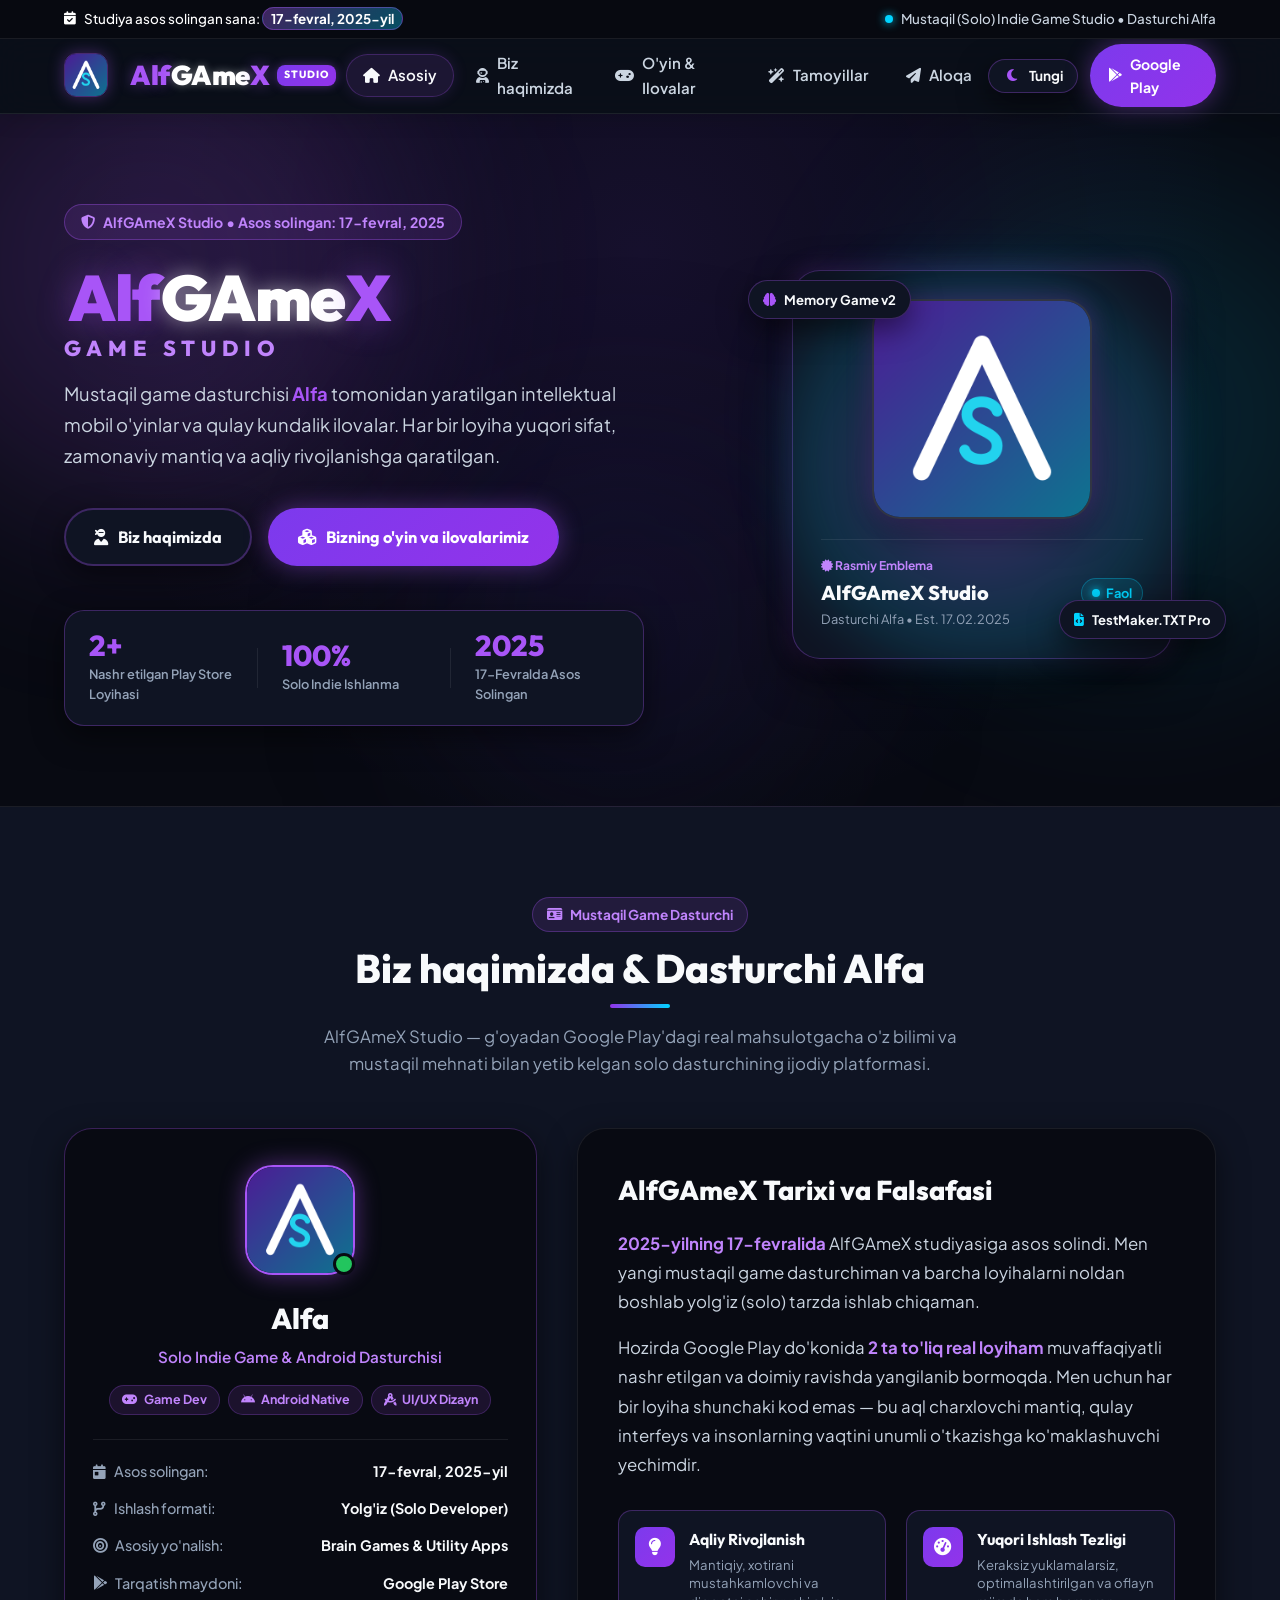
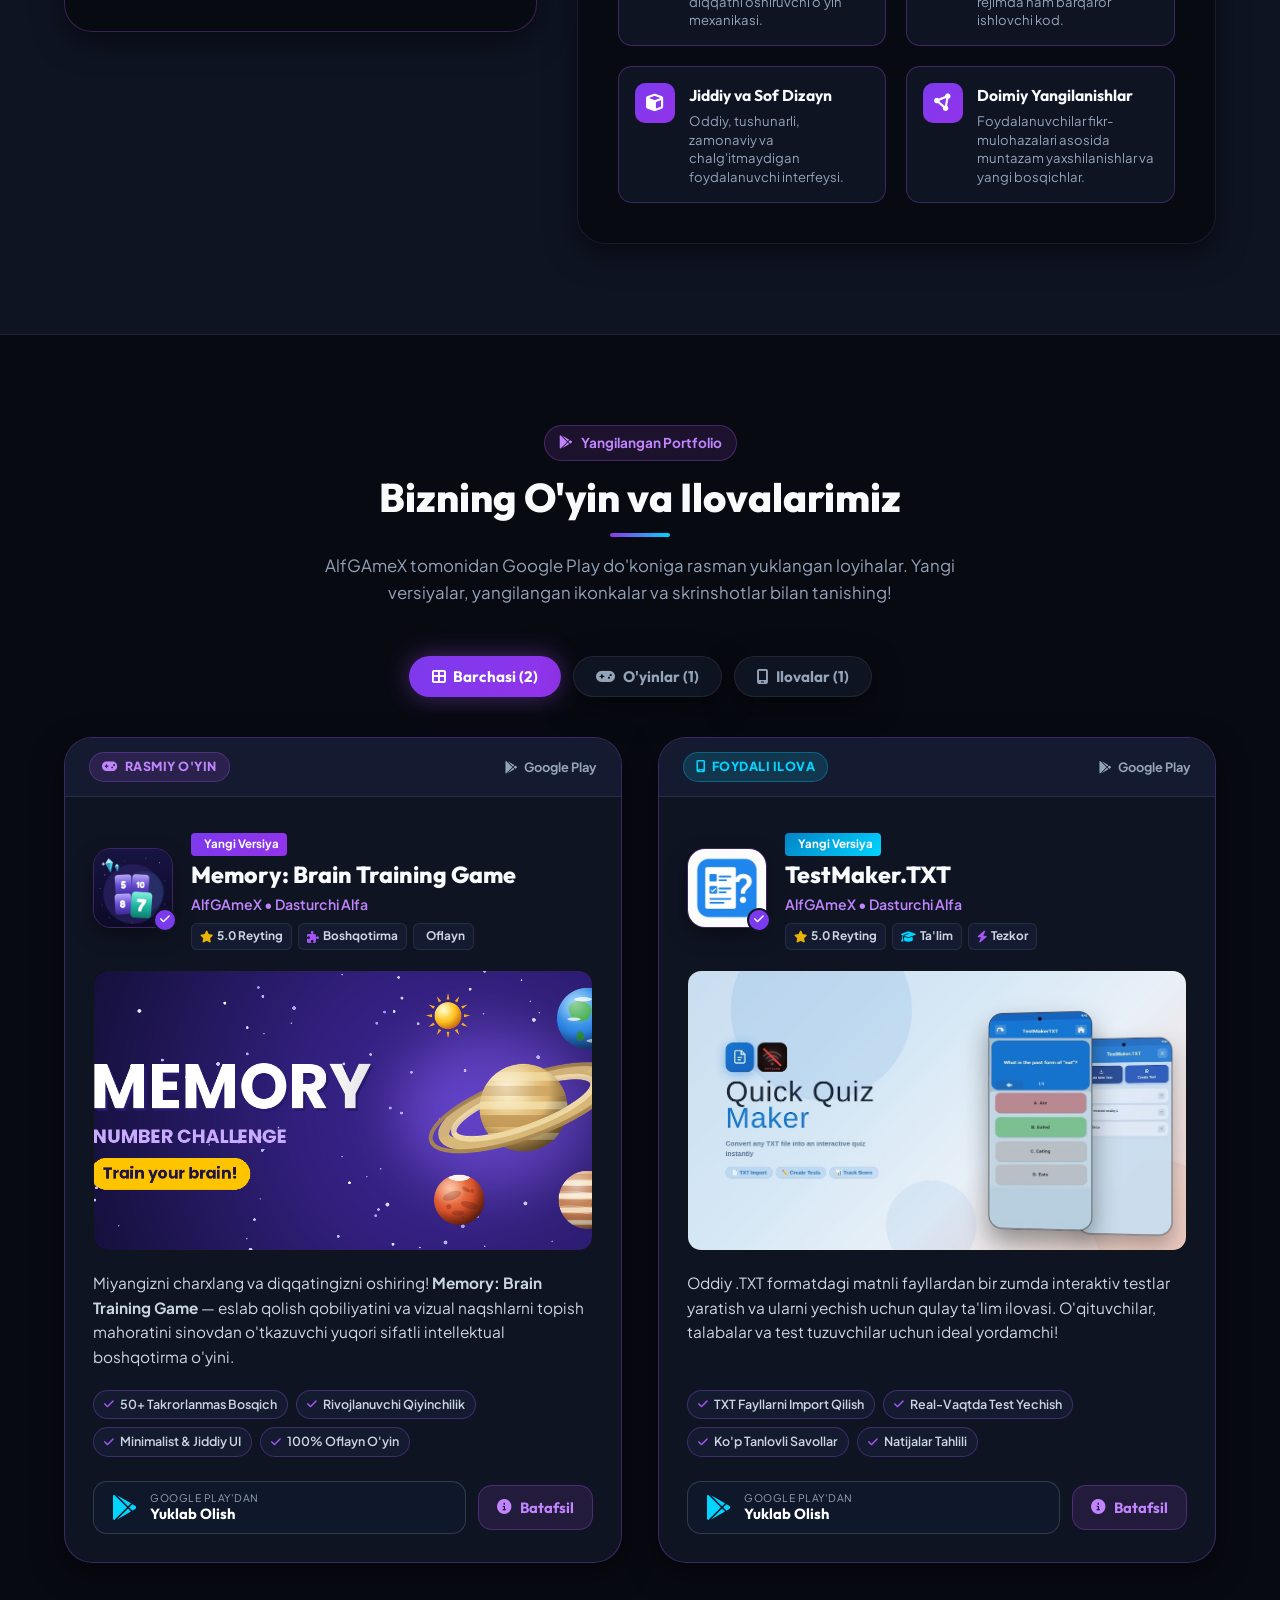
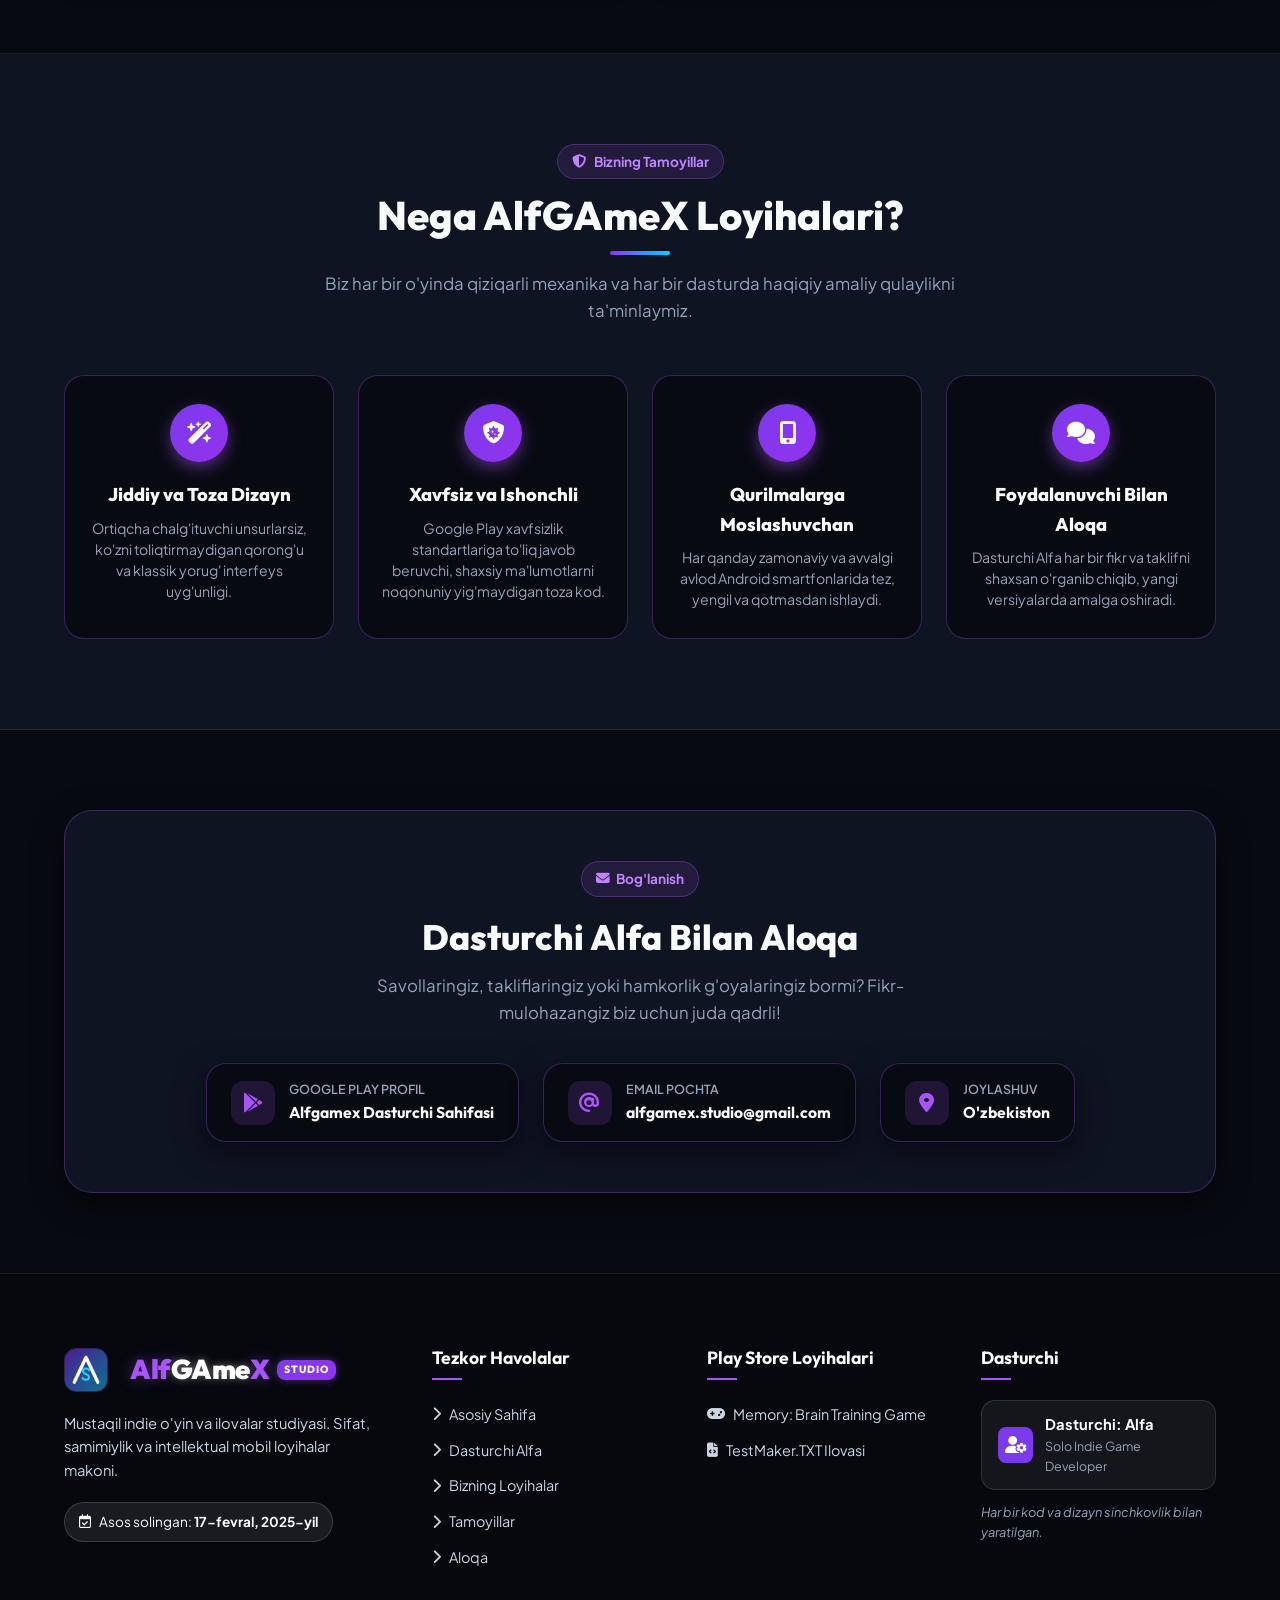
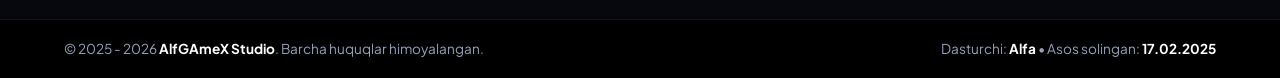
==== commit 8c3621fa: "Add files via upload" ====
--- a/index.html
+++ b/index.html
@@ -1,28 +1,29 @@
 <!DOCTYPE html>
-<html lang="uz">
+<html lang="uz" data-theme="dark">
 <head>
   <meta charset="UTF-8">
   <meta name="viewport" content="width=device-width, initial-scale=1.0">
-  <title>Alfgamex Studio | Mustaqil O'yinlar va Qulay Ilovalar</title>
-  <meta name="description" content="Alfgamex Studio rasmiy veb-sayti. Mustaqil game dasturchi Alfa tomonidan yaratilgan Google Play o'yinlari va ilovalari: Memory Brain Training va TestMaker.TXT.">
-  <meta name="keywords" content="Alfgamex, Alfa, game developer, Memory Brain Training, TestMaker.TXT, indie game studio, o'zbek game dev">
-  <meta name="author" content="Alfa - Alfgamex Studio">
+  <title>AlfGAmeX Studio | Rasmiy Mustaqil O'yin Studiyasi</title>
+  <meta name="description" content="AlfGAmeX Studio rasmiy veb-sayti. Dasturchi Alfa tomonidan yaratilgan Google Play o'yinlari va ilovalari: yangilangan Memory Brain Training va TestMaker.TXT.">
+  <meta name="keywords" content="AlfGAmeX, Alfa, game developer, indie game studio, Memory Brain Training, TestMaker.TXT, O'zbekiston">
+  <meta name="author" content="Alfa - AlfGAmeX Studio">
 
   <!-- Open Graph / Meta -->
-  <meta property="og:title" content="Alfgamex Studio - Mustaqil O'yin va Ilovalar">
-  <meta property="og:description" content="Dasturchi Alfa tomonidan ishlab chiqilgan Memory va TestMaker.TXT loyihalari.">
-  <meta property="og:image" content="assets/images/memory-icon.png">
+  <meta property="og:title" content="AlfGAmeX Studio - Rasmiy Mustaqil O'yin Studiyasi">
+  <meta property="og:description" content="Dasturchi Alfa tomonidan ishlab chiqilgan rasmiy loyihalar va o'yinlar portfeli.">
+  <meta property="og:image" content="assets/images/alfgamex-emblem.png">
   <meta property="og:type" content="website">
 
-  <!-- Favicon -->
-  <link rel="icon" type="image/png" href="assets/images/memory-icon.png">
-
-  <!-- Google Fonts: Outfit & Inter -->
+  <!-- Favicon (Brauzer sarlavha panelidagi rasmiy emblema) -->
+  <link rel="icon" type="image/png" href="assets/images/favicon.png">
+  <link rel="apple-touch-icon" href="assets/images/favicon.png">
+
+  <!-- Google Fonts: Orbitron & Outfit & Plus Jakarta Sans -->
   <link rel="preconnect" href="https://fonts.googleapis.com">
   <link rel="preconnect" href="https://fonts.gstatic.com" crossorigin>
-  <link href="https://fonts.googleapis.com/css2?family=Outfit:wght@400;500;600;700;800;900&family=Plus+Jakarta+Sans:wght@400;500;600;700&display=swap" rel="stylesheet">
-
-  <!-- Font Awesome Icons -->
+  <link href="https://fonts.googleapis.com/css2?family=Orbitron:wght@600;700;800;900&family=Outfit:wght@400;500;600;700;800;900&family=Plus+Jakarta+Sans:wght@400;500;600;700&display=swap" rel="stylesheet">
+
+  <!-- Font Awesome 6 Icons -->
   <link rel="stylesheet" href="https://cdnjs.cloudflare.com/ajax/libs/font-awesome/6.5.1/css/all.min.css">
 
   <!-- Stylesheet -->
@@ -35,26 +36,26 @@
     <div class="container announcement-content">
       <div class="est-badge">
         <i class="fa-solid fa-calendar-check"></i>
-        <span>Asos solingan sana: <strong>17-fevral, 2025-yil</strong></span>
+        <span>Studiya asos solingan sana: <strong>17-fevral, 2025-yil</strong></span>
       </div>
       <div class="studio-status">
         <span class="pulse-dot"></span>
-        <span>Mustaqil (Solo) Indie Game Studio &bull; Faol ishlanmalar</span>
+        <span>Mustaqil (Solo) Indie Game Studio &bull; Dasturchi Alfa</span>
       </div>
     </div>
   </div>
 
-  <!-- ==================== SKY BLUE NEON GLASS NAVBAR ==================== -->
+  <!-- ==================== MAIN GLASS NAVBAR ==================== -->
   <header class="navbar-wrapper">
     <div class="container">
       <nav class="navbar">
-        <!-- LOGO: alf (ko'k) + game (oq) + x (ko'k) -->
-        <a href="#home" class="brand-logo" aria-label="Alfgamex Studio Bosh Sahifa">
-          <div class="logo-icon-wrap">
-            <i class="fa-solid fa-gamepad"></i>
+        <!-- LOGO: Asosiy emblema + Alf (to'q siyoh) + GAme (oq) + X (to'q siyoh) -->
+        <a href="#home" class="brand-logo" aria-label="AlfGAmeX Studio Bosh Sahifa">
+          <div class="logo-emblem-wrap">
+            <img src="assets/images/alfgamex-emblem.png" alt="AlfGAmeX Rasmiy Emblemasi" class="logo-emblem-img">
           </div>
           <div class="logo-text">
-            <span class="part-alf">alf</span><span class="part-game">game</span><span class="part-x">x</span>
+            <span class="part-alf">Alf</span><span class="part-game">GAme</span><span class="part-x">X</span>
             <span class="logo-badge">STUDIO</span>
           </div>
         </a>
@@ -62,18 +63,28 @@
         <!-- Desktop Navigation Links -->
         <ul class="nav-links" id="navLinks">
           <li><a href="#home" class="nav-link active"><i class="fa-solid fa-house"></i> Asosiy</a></li>
-          <li><a href="#about" class="nav-link"><i class="fa-solid fa-user-ninja"></i> Biz haqimizda</a></li>
-          <li><a href="#projects" class="nav-link"><i class="fa-solid fa-cubes"></i> O'yin & Ilovalar</a></li>
-          <li><a href="#features" class="nav-link"><i class="fa-solid fa-wand-magic-sparkles"></i> Afzalliklar</a></li>
+          <li><a href="#about" class="nav-link"><i class="fa-solid fa-user-astronaut"></i> Biz haqimizda</a></li>
+          <li><a href="#projects" class="nav-link"><i class="fa-solid fa-gamepad"></i> O'yin & Ilovalar</a></li>
+          <li><a href="#features" class="nav-link"><i class="fa-solid fa-wand-magic-sparkles"></i> Tamoyillar</a></li>
           <li><a href="#contact" class="nav-link"><i class="fa-solid fa-paper-plane"></i> Aloqa</a></li>
         </ul>
 
-        <!-- Right Quick Play Link -->
+        <!-- Right Controls: Theme Toggle (Qora Tungi / Oq Kunduzgi) & Google Play -->
         <div class="nav-actions">
+          <!-- Theme Switcher Button -->
+          <button class="theme-toggle-btn" id="themeToggle" aria-label="Mavzuni almashtirish" title="Tungi (Qora) / Kunduzgi (Oq) rejim">
+            <div class="theme-icon-container">
+              <i class="fa-solid fa-moon icon-moon"></i>
+              <i class="fa-solid fa-sun icon-sun"></i>
+            </div>
+            <span class="theme-text" id="themeLabel">Tungi</span>
+          </button>
+
           <a href="#projects" class="btn-nav-action">
             <i class="fa-brands fa-google-play"></i>
             <span>Google Play</span>
           </a>
+
           <button class="mobile-toggle" id="mobileToggle" aria-label="Menyuni ochish">
             <i class="fa-solid fa-bars-staggered"></i>
           </button>
@@ -84,42 +95,40 @@
 
   <!-- ==================== HERO SECTION ==================== -->
   <section class="hero-section" id="home">
-    <!-- Background glowing ambient spheres -->
-    <div class="ambient-glow glow-1"></div>
-    <div class="ambient-glow glow-2"></div>
-    <div class="ambient-glow glow-3"></div>
+    <!-- Ambient Neon Aura Backgrounds -->
+    <div class="ambient-glow glow-violet"></div>
+    <div class="ambient-glow glow-cyan"></div>
+    <div class="ambient-glow glow-blue"></div>
 
     <div class="container hero-container">
       <div class="hero-content">
-        <!-- Founding date badge in Hero -->
+        <!-- Date Badge -->
         <div class="hero-badge">
-          <i class="fa-solid fa-rocket"></i>
-          <span>Alfgamex Studio &bull; 17-Fevral, 2025</span>
-        </div>
-
-        <!-- Big Title: alfgamex STUDIO -->
+          <i class="fa-solid fa-shield-halved"></i>
+          <span>AlfGAmeX Studio &bull; Asos solingan: 17-fevral, 2025</span>
+        </div>
+
+        <!-- Big Main Studio Title: Alf (to'q siyoh) GAme (oq) X (to'q siyoh) -->
         <h1 class="hero-title">
           <span class="brand-huge">
-            <span class="huge-alf">alf</span><span class="huge-game">game</span><span class="huge-x">x</span>
+            <span class="huge-alf">Alf</span><span class="huge-game">GAme</span><span class="huge-x">X</span>
           </span>
-          <span class="hero-subtitle-tag">STUDIO</span>
+          <span class="hero-subtitle-tag">GAME STUDIO</span>
         </h1>
 
         <p class="hero-lead">
-          Mustaqil o'yin dasturchisi <strong>Alfa</strong> tomonidan yaratilgan intellektual mobil o'yinlar va qulay kundalik ilovalar maskani. Biz har bir loyihaga mehr va zamonaviy ijodkorlikni jamlaymiz.
+          Mustaqil game dasturchisi <strong>Alfa</strong> tomonidan yaratilgan intellektual mobil o'yinlar va qulay kundalik ilovalar. Har bir loyiha yuqori sifat, zamonaviy mantiq va aqliy rivojlanishga qaratilgan.
         </p>
 
-        <!-- The 2 Required Action Buttons -->
+        <!-- Two Main Hero Action Buttons -->
         <div class="hero-buttons">
-          <!-- Button 1: Biz haqimizda -->
-          <a href="#about" class="btn btn-sky-outline">
-            <i class="fa-solid fa-user-astronaut"></i>
+          <a href="#about" class="btn btn-outline-serious">
+            <i class="fa-solid fa-user-ninja"></i>
             <span>Biz haqimizda</span>
           </a>
 
-          <!-- Button 2: Bizning o'yin va ilovalarimiz -->
-          <a href="#projects" class="btn btn-sky-solid">
-            <i class="fa-solid fa-shapes"></i>
+          <a href="#projects" class="btn btn-primary-neon">
+            <i class="fa-solid fa-cubes"></i>
             <span>Bizning o'yin va ilovalarimiz</span>
           </a>
         </div>
@@ -128,7 +137,7 @@
         <div class="hero-stats">
           <div class="stat-card">
             <div class="stat-number">2+</div>
-            <div class="stat-label">Haqiqiy Play Store Loyihalari</div>
+            <div class="stat-label">Nashr etilgan Play Store Loyihasi</div>
           </div>
           <div class="stat-divider"></div>
           <div class="stat-card">
@@ -143,44 +152,33 @@
         </div>
       </div>
 
-      <!-- Hero Visual Preview Cards -->
-      <div class="hero-preview">
-        <div class="preview-glass-card preview-card-1">
-          <div class="preview-badge"><i class="fa-solid fa-brain"></i> Mantiqiy O'yin</div>
-          <div class="preview-item">
-            <img src="assets/images/memory-icon.png" alt="Memory Brain Training Game" class="preview-img" onerror="this.src='https://play-lh.googleusercontent.com/iioHPC_Sc6TudoPKwiEHXhkaefibeuf__0RWmnrg8wX9CVNMIG8nXzxOYNYmH5sQENqZmk4FYDZ6_vJcXCu4mA=s360'">
-            <div>
-              <h4>Memory</h4>
-              <p>Brain Training Game</p>
-              <div class="rating-stars">
-                <i class="fa-solid fa-star"></i>
-                <i class="fa-solid fa-star"></i>
-                <i class="fa-solid fa-star"></i>
-                <i class="fa-solid fa-star"></i>
-                <i class="fa-solid fa-star"></i>
-                <span>5.0</span>
-              </div>
-            </div>
-          </div>
-        </div>
-
-        <div class="preview-glass-card preview-card-2">
-          <div class="preview-badge"><i class="fa-solid fa-file-lines"></i> Ta'lim & Test</div>
-          <div class="preview-item">
-            <img src="assets/images/testmaker-icon.png" alt="TestMaker.TXT App" class="preview-img" onerror="this.src='https://play-lh.googleusercontent.com/JTljdnzJghPdMxJR1rNX0iAFsKCkIwlQasx5Xbdd50EbjeBeuFdXr8-L_BfB9rZ_1QmPCnNjjaUU6loTCZCvzg=s360'">
-            <div>
-              <h4>TestMaker.TXT</h4>
-              <p>Tezkor Test Yaratuvchi</p>
-              <div class="rating-stars">
-                <i class="fa-solid fa-star"></i>
-                <i class="fa-solid fa-star"></i>
-                <i class="fa-solid fa-star"></i>
-                <i class="fa-solid fa-star"></i>
-                <i class="fa-solid fa-star"></i>
-                <span>5.0</span>
-              </div>
-            </div>
-          </div>
+      <!-- Hero Visual Showcase: Official Studio Emblem Centerpiece -->
+      <div class="hero-showcase">
+        <div class="emblem-card-glow">
+          <div class="emblem-halo"></div>
+          <div class="emblem-frame">
+            <img src="assets/images/alfgamex-emblem.png" alt="AlfGAmeX Studio Rasmiy Emblemasi" class="hero-emblem-img">
+          </div>
+          <div class="emblem-card-footer">
+            <div class="emblem-title-group">
+              <span class="emblem-tag"><i class="fa-solid fa-certificate"></i> Rasmiy Emblema</span>
+              <h3 class="emblem-studio-name">AlfGAmeX Studio</h3>
+              <p class="emblem-developer">Dasturchi Alfa &bull; Est. 17.02.2025</p>
+            </div>
+            <div class="emblem-pulse-indicator">
+              <span class="dot-online"></span> Faol
+            </div>
+          </div>
+        </div>
+
+        <!-- Floating mini indicators -->
+        <div class="floating-badge badge-top-left">
+          <i class="fa-solid fa-brain text-violet"></i>
+          <span>Memory Game v2</span>
+        </div>
+        <div class="floating-badge badge-bottom-right">
+          <i class="fa-solid fa-file-code text-cyan"></i>
+          <span>TestMaker.TXT Pro</span>
         </div>
       </div>
     </div>
@@ -190,11 +188,11 @@
   <section class="section about-section" id="about">
     <div class="container">
       <div class="section-header">
-        <span class="section-tag"><i class="fa-solid fa-id-card"></i> Indie Game Studio</span>
+        <span class="section-tag"><i class="fa-solid fa-id-card"></i> Mustaqil Game Dasturchi</span>
         <h2 class="section-title">Biz haqimizda & Dasturchi Alfa</h2>
         <div class="title-underline"></div>
         <p class="section-subtitle">
-          Alfgamex Studio — g'oyadan haqiqiy mahsulotgacha o'z kuchi bilan yetib kelgan mustaqil dasturchining ijodiy platformasi.
+          AlfGAmeX Studio — g'oyadan Google Play'dagi real mahsulotgacha o'z bilimi va mustaqil mehnati bilan yetib kelgan solo dasturchining ijodiy platformasi.
         </p>
       </div>
 
@@ -202,18 +200,16 @@
         <!-- Developer Profile Card -->
         <div class="about-profile-card">
           <div class="profile-avatar-wrap">
-            <div class="avatar-ring">
-              <i class="fa-solid fa-user-astronaut"></i>
-            </div>
+            <img src="assets/images/alfgamex-emblem.png" alt="Alfa" class="profile-avatar-img">
             <div class="status-online" title="Dasturlash jarayonida"></div>
           </div>
 
           <h3 class="profile-name">Alfa</h3>
-          <p class="profile-role">Mustaqil Game & Ilova Dasturchisi (Solo Indie Dev)</p>
+          <p class="profile-role">Solo Indie Game & Android Dasturchisi</p>
           <div class="profile-badges">
             <span class="badge-pill"><i class="fa-solid fa-gamepad"></i> Game Dev</span>
-            <span class="badge-pill"><i class="fa-brands fa-android"></i> Android Dev</span>
-            <span class="badge-pill"><i class="fa-solid fa-compass-drafting"></i> UI/UX</span>
+            <span class="badge-pill"><i class="fa-brands fa-android"></i> Android Native</span>
+            <span class="badge-pill"><i class="fa-solid fa-compass-drafting"></i> UI/UX Dizayn</span>
           </div>
 
           <div class="profile-details-list">
@@ -227,10 +223,10 @@
             </div>
             <div class="detail-row">
               <span class="detail-label"><i class="fa-solid fa-bullseye"></i> Asosiy yo'nalish:</span>
-              <span class="detail-value">Mobile Games & Utility Apps</span>
+              <span class="detail-value">Brain Games & Utility Apps</span>
             </div>
             <div class="detail-row">
-              <span class="detail-label"><i class="fa-brands fa-google-play"></i> Tarqatish do'koni:</span>
+              <span class="detail-label"><i class="fa-brands fa-google-play"></i> Tarqatish maydoni:</span>
               <span class="detail-value">Google Play Store</span>
             </div>
           </div>
@@ -238,12 +234,12 @@
 
         <!-- Story and Studio Philosophy -->
         <div class="about-story-card">
-          <h3 class="story-title">Alfgamex Tarixi va Maqsadi</h3>
+          <h3 class="story-title">AlfGAmeX Tarixi va Falsafasi</h3>
           <p class="story-text">
-            <strong>2025-yilning 17-fevralida</strong> Alfgamex studiyasiga asos solindi. Men yangi mustaqil game dasturchiman va barcha loyihalarni noldan boshlab yolg'iz (solo) ishlab chiqaman. 
+            <strong>2025-yilning 17-fevralida</strong> AlfGAmeX studiyasiga asos solindi. Men yangi mustaqil game dasturchiman va barcha loyihalarni noldan boshlab yolg'iz (solo) tarzda ishlab chiqaman. 
           </p>
           <p class="story-text">
-            Hozirda Google Play do'konida <strong>2 ta to'liq real loyiham</strong> muvaffaqiyatli nashr etilgan. Men uchun har bir loyiha shunchaki kod emas — bu aql charxlovchi mantiq, qulay interfeys va insonlarning vaqtini unumli o'tkazishga ko'maklashuvchi yechimdir.
+            Hozirda Google Play do'konida <strong>2 ta to'liq real loyiham</strong> muvaffaqiyatli nashr etilgan va doimiy ravishda yangilanib bormoqda. Men uchun har bir loyiha shunchaki kod emas — bu aql charxlovchi mantiq, qulay interfeys va insonlarning vaqtini unumli o'tkazishga ko'maklashuvchi yechimdir.
           </p>
 
           <div class="studio-values-grid">
@@ -258,24 +254,24 @@
             <div class="value-item">
               <div class="value-icon"><i class="fa-solid fa-gauge-high"></i></div>
               <div>
-                <h4>Tezkor va Yengil</h4>
-                <p>Keraksiz yuklamalarsiz, optimallashtirilgan va oflayn rejimda ham ishlay oladigan tizim.</p>
+                <h4>Yuqori Ishlash Tezligi</h4>
+                <p>Keraksiz yuklamalarsiz, optimallashtirilgan va oflayn rejimda ham barqaror ishlovchi kod.</p>
               </div>
             </div>
 
             <div class="value-item">
-              <div class="value-icon"><i class="fa-solid fa-hand-holding-heart"></i></div>
+              <div class="value-icon"><i class="fa-solid fa-cube"></i></div>
               <div>
-                <h4>Foydalanuvchi Qulayligi</h4>
-                <p>Oddiy, tushunarli va ko'zni toliqtirmaydigan zamonaviy klassik UI dizayn.</p>
+                <h4>Jiddiy va Sof Dizayn</h4>
+                <p>Oddiy, tushunarli, zamonaviy va chalg'itmaydigan foydalanuvchi interfeysi.</p>
               </div>
             </div>
 
             <div class="value-item">
               <div class="value-icon"><i class="fa-solid fa-circle-nodes"></i></div>
               <div>
-                <h4>Doimiy O'sish</h4>
-                <p>Foydalanuvchilar fikr-mulohazalari asosida yangilanishlar va yangi qiziqarli o'yinlar.</p>
+                <h4>Doimiy Yangilanishlar</h4>
+                <p>Foydalanuvchilar fikr-mulohazalari asosida muntazam yaxshilanishlar va yangi bosqichlar.</p>
               </div>
             </div>
           </div>
@@ -288,11 +284,11 @@
   <section class="section projects-section" id="projects">
     <div class="container">
       <div class="section-header">
-        <span class="section-tag"><i class="fa-brands fa-google-play"></i> Google Play Portfolio</span>
+        <span class="section-tag"><i class="fa-brands fa-google-play"></i> Yangilangan Portfolio</span>
         <h2 class="section-title">Bizning O'yin va Ilovalarimiz</h2>
         <div class="title-underline"></div>
         <p class="section-subtitle">
-          Alfgamex tomonidan Google Play do'koniga rasman joylangan o'yin va dasturlar. Quyida barcha ma'lumotlar, ikonkalar va skrinshotlar bilan tanishishingiz mumkin.
+          AlfGAmeX tomonidan Google Play do'koniga rasman yuklangan loyihalar. Yangi versiyalar, yangilangan ikonkalar va skrinshotlar bilan tanishing!
         </p>
       </div>
 
@@ -312,7 +308,7 @@
       <!-- Projects Grid -->
       <div class="projects-grid">
 
-        <!-- ================= PROJECT 1: MEMORY GAME ================= -->
+        <!-- ================= PROJECT 1: MEMORY GAME (NEW VERSION) ================= -->
         <article class="project-card" data-category="game">
           <div class="card-glass-header">
             <div class="project-type-tag game-tag">
@@ -324,38 +320,38 @@
           </div>
 
           <div class="project-body">
-            <!-- Icon and Header Info -->
+            <!-- Icon and Header Info (New Icon from Play Store) -->
             <div class="app-identity">
               <div class="app-icon-wrap">
                 <img 
                   src="assets/images/memory-icon.png" 
-                  alt="Memory: Brain Training Game Ikonkasi" 
+                  alt="Memory: Brain Training Game Yangi Ikonkasi" 
                   class="app-icon"
-                  onerror="this.src='https://play-lh.googleusercontent.com/iioHPC_Sc6TudoPKwiEHXhkaefibeuf__0RWmnrg8wX9CVNMIG8nXzxOYNYmH5sQENqZmk4FYDZ6_vJcXCu4mA=s360'"
+                  onerror="this.src='https://play-lh.googleusercontent.com/9YVgASk8plJhGUyRpphq8R1qZNjj2kj4lo4q7E8BwQlBIm1vQ8EDDxI8qvjADWVGXiwwDak7oXasaa8XEedwcD0=s360'"
                 >
-                <span class="verified-check" title="Tasdiqlangan ilova"><i class="fa-solid fa-check"></i></span>
+                <span class="verified-check" title="Yangi versiya"><i class="fa-solid fa-check"></i></span>
               </div>
               <div class="app-headings">
+                <div class="version-badge"><i class="fa-solid fa-sparkles"></i> Yangi Versiya</div>
                 <h3 class="app-title">Memory: Brain Training Game</h3>
-                <p class="app-developer">Alfgamex &bull; Dasturchi Alfa</p>
+                <p class="app-developer">AlfGAmeX &bull; Dasturchi Alfa</p>
                 <div class="app-meta-badges">
                   <span class="meta-pill"><i class="fa-solid fa-star text-gold"></i> 5.0 Reyting</span>
-                  <span class="meta-pill"><i class="fa-solid fa-puzzle-piece"></i> Boshqotirma</span>
-                  <span class="meta-pill"><i class="fa-solid fa-wifi-slash"></i> Oflayn</span>
+                  <span class="meta-pill"><i class="fa-solid fa-puzzle-piece text-violet"></i> Boshqotirma</span>
+                  <span class="meta-pill"><i class="fa-solid fa-wifi-slash text-cyan"></i> Oflayn</span>
                 </div>
               </div>
             </div>
 
-            <!-- Screenshot / Visual Preview -->
-            <div class="app-media-preview">
+            <!-- Screenshot / Visual Preview (New high-res screenshot) -->
+            <div class="app-media-preview" onclick="openAppModal('memory')">
               <img 
                 src="assets/images/memory-screen1.jpg" 
-                alt="Memory o'yini skrinshoti" 
+                alt="Memory o'yini yangi skrinshoti" 
                 class="screenshot-img"
-                onerror="this.src='https://play-lh.googleusercontent.com/8jt1ZqFPJpL5raUbPckwla-9NzqnhtlJqIqvRnCpsGKEVCf8Sq_ZQVS6a8iwPIVg6VC_ZMvk12OqS2zHAxkKmw=w720-h405'"
               >
               <div class="media-overlay">
-                <span><i class="fa-solid fa-expand"></i> Ko'rish</span>
+                <span><i class="fa-solid fa-expand"></i> Skrinshotlarni ko'rish</span>
               </div>
             </div>
 
@@ -366,9 +362,9 @@
 
             <!-- Key Features Chips -->
             <div class="features-chips">
-              <span class="chip"><i class="fa-solid fa-check"></i> 50+ Takrorlanmas Bosqichlar</span>
+              <span class="chip"><i class="fa-solid fa-check"></i> 50+ Takrorlanmas Bosqich</span>
               <span class="chip"><i class="fa-solid fa-check"></i> Rivojlanuvchi Qiyinchilik</span>
-              <span class="chip"><i class="fa-solid fa-check"></i> Minimalist & Chiroyli UI</span>
+              <span class="chip"><i class="fa-solid fa-check"></i> Minimalist & Jiddiy UI</span>
               <span class="chip"><i class="fa-solid fa-check"></i> 100% Oflayn O'yin</span>
             </div>
 
@@ -397,7 +393,7 @@
           </div>
         </article>
 
-        <!-- ================= PROJECT 2: TESTMAKER.TXT ================= -->
+        <!-- ================= PROJECT 2: TESTMAKER.TXT (NEW VERSION) ================= -->
         <article class="project-card" data-category="app">
           <div class="card-glass-header">
             <div class="project-type-tag app-tag">
@@ -409,7 +405,7 @@
           </div>
 
           <div class="project-body">
-            <!-- Icon and Header Info -->
+            <!-- Icon and Header Info (New Icon from Play Store) -->
             <div class="app-identity">
               <div class="app-icon-wrap">
                 <img 
@@ -418,35 +414,35 @@
                   class="app-icon"
                   onerror="this.src='https://play-lh.googleusercontent.com/JTljdnzJghPdMxJR1rNX0iAFsKCkIwlQasx5Xbdd50EbjeBeuFdXr8-L_BfB9rZ_1QmPCnNjjaUU6loTCZCvzg=s360'"
                 >
-                <span class="verified-check" title="Tasdiqlangan ilova"><i class="fa-solid fa-check"></i></span>
+                <span class="verified-check" title="Yangi versiya"><i class="fa-solid fa-check"></i></span>
               </div>
               <div class="app-headings">
+                <div class="version-badge version-badge-app"><i class="fa-solid fa-sparkles"></i> Yangi Versiya</div>
                 <h3 class="app-title">TestMaker.TXT</h3>
-                <p class="app-developer">Alfgamex &bull; Dasturchi Alfa</p>
+                <p class="app-developer">AlfGAmeX &bull; Dasturchi Alfa</p>
                 <div class="app-meta-badges">
                   <span class="meta-pill"><i class="fa-solid fa-star text-gold"></i> 5.0 Reyting</span>
-                  <span class="meta-pill"><i class="fa-solid fa-graduation-cap"></i> Ta'lim</span>
-                  <span class="meta-pill"><i class="fa-solid fa-bolt"></i> Tezkor</span>
+                  <span class="meta-pill"><i class="fa-solid fa-graduation-cap text-cyan"></i> Ta'lim</span>
+                  <span class="meta-pill"><i class="fa-solid fa-bolt text-violet"></i> Tezkor</span>
                 </div>
               </div>
             </div>
 
             <!-- Screenshot / Visual Preview -->
-            <div class="app-media-preview">
+            <div class="app-media-preview" onclick="openAppModal('testmaker')">
               <img 
                 src="assets/images/testmaker-screen1.jpg" 
-                alt="TestMaker.TXT ilovasi skrinshoti" 
+                alt="TestMaker.TXT yangi skrinshoti" 
                 class="screenshot-img"
-                onerror="this.src='https://play-lh.googleusercontent.com/RgP-nGPzP6CBgjuk7ugvAooC2-DvAXvLusTpdp34tUCM6WxKMRvOBdO_frcFL7c0eTXfVlj-y-9jZQvS_CG0-Q=w720-h405'"
               >
               <div class="media-overlay">
-                <span><i class="fa-solid fa-expand"></i> Ko'rish</span>
+                <span><i class="fa-solid fa-expand"></i> Skrinshotlarni ko'rish</span>
               </div>
             </div>
 
             <!-- Short Description -->
             <p class="app-description">
-              Oddiy .TXT formatdagi matnli fayllardan bir zumda interaktiv testlar yaratish va ularni yechish uchun mo'ljallangan qulay ilova. O'qituvchilar, talabalar va repetitorlar uchun ayni muddao!
+              Oddiy .TXT formatdagi matnli fayllardan bir zumda interaktiv testlar yaratish va ularni yechish uchun qulay ta'lim ilovasi. O'qituvchilar, talabalar va test tuzuvchilar uchun ideal yordamchi!
             </p>
 
             <!-- Key Features Chips -->
@@ -486,15 +482,15 @@
     </div>
   </section>
 
-  <!-- ==================== STUDIO AFZALLIKLARI (WHY ALFGAMEX) ==================== -->
+  <!-- ==================== STUDIO TAMOYILLARI ==================== -->
   <section class="section features-section" id="features">
     <div class="container">
       <div class="section-header">
         <span class="section-tag"><i class="fa-solid fa-shield-halved"></i> Bizning Tamoyillar</span>
-        <h2 class="section-title">Nega Alfgamex Loyihalari?</h2>
+        <h2 class="section-title">Nega AlfGAmeX Loyihalari?</h2>
         <div class="title-underline"></div>
         <p class="section-subtitle">
-          Biz har bir o'yinda zavq va har bir ilovada haqiqiy amaliy foydani ta'minlaymiz.
+          Biz har bir o'yinda qiziqarli mexanika va har bir dasturda haqiqiy amaliy qulaylikni ta'minlaymiz.
         </p>
       </div>
 
@@ -503,9 +499,9 @@
           <div class="feature-icon-circle">
             <i class="fa-solid fa-wand-magic-sparkles"></i>
           </div>
-          <h3 class="feature-heading">Zamonaviy va Toza Dizayn</h3>
+          <h3 class="feature-heading">Jiddiy va Toza Dizayn</h3>
           <p class="feature-desc">
-            Ortiqcha chalg'ituvchi reklamalar va chalkash tugmalarsiz, zamonaviy va tushunarli foydalanuvchi interfeysi (UI).
+            Ortiqcha chalg'ituvchi unsurlarsiz, ko'zni toliqtirmaydigan qorong'u va klassik yorug' interfeys uyg'unligi.
           </p>
         </div>
 
@@ -515,17 +511,17 @@
           </div>
           <h3 class="feature-heading">Xavfsiz va Ishonchli</h3>
           <p class="feature-desc">
-            Google Play xavfsizlik talablariga to'liq javob beruvchi, shaxsiy ma'lumotlarni noqonuniy yig'maydigan toza kod.
+            Google Play xavfsizlik standartlariga to'liq javob beruvchi, shaxsiy ma'lumotlarni noqonuniy yig'maydigan toza kod.
           </p>
         </div>
 
         <div class="feature-box">
           <div class="feature-icon-circle">
-            <i class="fa-solid fa-mobile"></i>
+            <i class="fa-solid fa-mobile-screen-button"></i>
           </div>
           <h3 class="feature-heading">Qurilmalarga Moslashuvchan</h3>
           <p class="feature-desc">
-            Har qanday Android smartfon va planshetlarda tez, qotmasdan va batareyani ortiqcha sarflamasdan ishlaydi.
+            Har qanday zamonaviy va avvalgi avlod Android smartfonlarida tez, yengil va qotmasdan ishlaydi.
           </p>
         </div>
 
@@ -535,22 +531,22 @@
           </div>
           <h3 class="feature-heading">Foydalanuvchi Bilan Aloqa</h3>
           <p class="feature-desc">
-            Dasturchi Alfa har bir fikr-mulohazani shaxsan o'rganib chiqadi va ilovalarni doimiy ravishda takomillashtirib boradi.
+            Dasturchi Alfa har bir fikr va taklifni shaxsan o'rganib chiqib, yangi versiyalarda amalga oshiradi.
           </p>
         </div>
       </div>
     </div>
   </section>
 
-  <!-- ==================== ALOQA VA HAMKORLIK ==================== -->
+  <!-- ==================== ALOQA BO'LIMI ==================== -->
   <section class="section contact-section" id="contact">
     <div class="container">
       <div class="contact-card">
         <div class="contact-header">
           <span class="contact-pill"><i class="fa-solid fa-envelope"></i> Bog'lanish</span>
-          <h2 class="contact-title">Dasturchi Alfa Bilan Bog'lanish</h2>
+          <h2 class="contact-title">Dasturchi Alfa Bilan Aloqa</h2>
           <p class="contact-subtitle">
-            Savollaringiz, takliflaringiz yoki yangi o'yin g'oyalaringiz bormi? Fikr-mulohazangiz biz uchun juda qadrli!
+            Savollaringiz, takliflaringiz yoki hamkorlik g'oyalaringiz bormi? Fikr-mulohazangiz biz uchun juda qadrli!
           </p>
         </div>
 
@@ -583,33 +579,36 @@
     </div>
   </section>
 
-  <!-- ==================== SKY BLUE NEON FOOTER LAYER ==================== -->
+  <!-- ==================== FOOTER ==================== -->
   <footer class="footer-wrapper">
     <div class="container footer-container">
       <!-- Footer Brand Column -->
       <div class="footer-col footer-about">
-        <!-- Logo: alf (ko'k) + game (oq) + x (ko'k) -->
+        <!-- Logo: Asosiy emblema + Alf (to'q siyoh) GAme (oq) X (to'q siyoh) -->
         <div class="footer-logo">
-          <span class="part-alf">alf</span><span class="part-game">game</span><span class="part-x">x</span>
-          <span class="footer-logo-tag">STUDIO</span>
+          <img src="assets/images/alfgamex-emblem.png" alt="AlfGAmeX Logo" class="footer-emblem-img">
+          <div class="logo-text">
+            <span class="part-alf">Alf</span><span class="part-game">GAme</span><span class="part-x">X</span>
+            <span class="logo-badge">STUDIO</span>
+          </div>
         </div>
         <p class="footer-desc">
-          Mustaqil o'yin va dastur studiyasi. Sifat, samimiyat va intellektual ko'ngilochar loyihalar makoni.
+          Mustaqil indie o'yin va ilovalar studiyasi. Sifat, samimiylik va intellektual mobil loyihalar makoni.
         </p>
         <div class="footer-est-info">
           <i class="fa-regular fa-calendar-check"></i>
-          <span>Asos solingan sana: <strong>17-fevral, 2025-yil</strong></span>
-        </div>
-      </div>
-
-      <!-- Quick Links Column -->
+          <span>Asos solingan: <strong>17-fevral, 2025-yil</strong></span>
+        </div>
+      </div>
+
+      <!-- Quick Links -->
       <div class="footer-col">
         <h4 class="footer-heading">Tezkor Havolalar</h4>
         <ul class="footer-links">
           <li><a href="#home"><i class="fa-solid fa-chevron-right"></i> Asosiy Sahifa</a></li>
           <li><a href="#about"><i class="fa-solid fa-chevron-right"></i> Dasturchi Alfa</a></li>
           <li><a href="#projects"><i class="fa-solid fa-chevron-right"></i> Bizning Loyihalar</a></li>
-          <li><a href="#features"><i class="fa-solid fa-chevron-right"></i> Afzalliklar</a></li>
+          <li><a href="#features"><i class="fa-solid fa-chevron-right"></i> Tamoyillar</a></li>
           <li><a href="#contact"><i class="fa-solid fa-chevron-right"></i> Aloqa</a></li>
         </ul>
       </div>
@@ -631,7 +630,7 @@
         </ul>
       </div>
 
-      <!-- Developer Info Column -->
+      <!-- Developer Info -->
       <div class="footer-col">
         <h4 class="footer-heading">Dasturchi</h4>
         <div class="footer-dev-badge">
@@ -642,7 +641,7 @@
           </div>
         </div>
         <div class="footer-copyright-note">
-          Har bir kod va dizayn mehr bilan yaratilgan.
+          Har bir kod va dizayn sinchkovlik bilan yaratilgan.
         </div>
       </div>
     </div>
@@ -650,7 +649,7 @@
     <!-- Bottom Copyright Bar -->
     <div class="footer-bottom-bar">
       <div class="container footer-bottom-content">
-        <p>&copy; 2025 - 2026 <strong>Alfgamex Studio</strong>. Barcha huquqlar himoyalangan.</p>
+        <p>&copy; 2025 - 2026 <strong>AlfGAmeX Studio</strong>. Barcha huquqlar himoyalangan.</p>
         <p class="footer-credit">Dasturchi: <strong>Alfa</strong> &bull; Asos solingan: <strong>17.02.2025</strong></p>
       </div>
     </div>
@@ -670,31 +669,30 @@
           <p id="modalAppCategory" class="modal-cat">Kategoriya</p>
           <div class="modal-meta-row">
             <span class="badge-star"><i class="fa-solid fa-star"></i> 5.0</span>
-            <span class="badge-dev">Alfgamex (Alfa)</span>
+            <span class="badge-dev">AlfGAmeX (Alfa)</span>
             <span class="badge-ver">Google Play</span>
           </div>
         </div>
       </div>
 
       <div class="modal-body">
-        <!-- Screenshot Preview -->
+        <!-- Screenshot Gallery with Thumbnails -->
         <div class="modal-media-wrapper">
           <img id="modalScreenshot" src="" alt="App Screenshot" class="modal-screenshot">
         </div>
+        <div class="modal-thumbnails" id="modalThumbnails">
+          <!-- Thumbnail buttons injected via JS -->
+        </div>
 
         <div class="modal-section-title">
           <i class="fa-solid fa-file-lines"></i> Ilova / O'yin Haqida
         </div>
-        <div id="modalAppDesc" class="modal-desc-content">
-          <!-- Description dynamically injected -->
-        </div>
+        <div id="modalAppDesc" class="modal-desc-content"></div>
 
         <div class="modal-section-title">
           <i class="fa-solid fa-list-check"></i> Asosiy Xususiyatlar
         </div>
-        <ul id="modalAppFeatures" class="modal-features-list">
-          <!-- Features dynamically injected -->
-        </ul>
+        <ul id="modalAppFeatures" class="modal-features-list"></ul>
       </div>
 
       <div class="modal-footer">
@@ -703,7 +701,7 @@
           <span>Havolani nusxalash</span>
         </button>
 
-        <a id="modalPlayLink" href="#" target="_blank" rel="noopener noreferrer" class="btn btn-sky-solid">
+        <a id="modalPlayLink" href="#" target="_blank" rel="noopener noreferrer" class="btn btn-primary-neon">
           <i class="fa-brands fa-google-play"></i>
           <span>Google Play'da Ochish</span>
         </a>
--- a/styles.css
+++ b/styles.css
@@ -1,57 +1,102 @@
 /* ========================================================
    ALFGAMEX STUDIO - OFFICIAL WEBSITE STYLESHEET
-   UI Concept: Modern Classic White & Sky Blue Neon Glassmorphism
+   Themes: Dark Gaming Studio (Default) & Modern Classic Light
    Developer: Alfa | Founded: February 17, 2025
 ======================================================== */
 
+/* ================= THEME VARIABLES ================= */
 :root {
-  /* Sky Blue Neon Color Palette */
-  --sky-50: #f0f9ff;
-  --sky-100: #e0f2fe;
-  --sky-200: #bae6fd;
-  --sky-300: #7dd3fc;
-  --sky-400: #38bdf8;
-  --sky-500: #0ea5e9;
-  --sky-600: #0284c7;
-  --sky-700: #0369a1;
-  --sky-800: #075985;
-  --sky-900: #0c4a6e;
-  --sky-neon: #00d4ff;
-  --sky-glow: rgba(14, 165, 233, 0.4);
-
-  /* Backgrounds & Neutral Colors */
-  --bg-white: #ffffff;
-  --bg-page: #f8fafc;
-  --bg-card: #ffffff;
-  --text-dark: #0f172a;
-  --text-medium: #334155;
-  --text-muted: #64748b;
-  --text-light: #94a3b8;
-  --border-subtle: #e2e8f0;
-  --border-sky: rgba(14, 165, 233, 0.25);
-
-  /* Typography */
+  /* Brand Specific Violet / Siyoh Rang Palette */
+  --violet-deep: #581c87;
+  --violet-primary: #7c3aed;
+  --violet-bright: #9333ea;
+  --violet-neon: #a855f7;
+  --violet-light: #c084fc;
+  --violet-glow: rgba(168, 85, 247, 0.45);
+
+  /* Emblem Cyan & Blue Accents */
+  --cyan-neon: #00d4ff;
+  --cyan-glow: rgba(0, 212, 255, 0.35);
+  --blue-deep: #1e1b4b;
+
+  /* Fonts */
+  --font-logo: 'Orbitron', 'Outfit', sans-serif;
   --font-heading: 'Outfit', -apple-system, BlinkMacSystemFont, 'Segoe UI', Roboto, sans-serif;
   --font-body: 'Plus Jakarta Sans', -apple-system, BlinkMacSystemFont, 'Segoe UI', Roboto, sans-serif;
 
-  /* Elevation & Shadows */
-  --shadow-sm: 0 2px 8px rgba(15, 23, 42, 0.05);
-  --shadow-md: 0 8px 24px rgba(14, 165, 233, 0.12);
-  --shadow-lg: 0 16px 40px rgba(14, 165, 233, 0.18);
-  --shadow-neon: 0 0 25px rgba(0, 212, 255, 0.45);
-  --shadow-btn: 0 8px 20px rgba(2, 132, 199, 0.35);
-
-  /* Radius & Transitions */
+  /* Transitions & Border Radius */
   --radius-sm: 8px;
   --radius-md: 14px;
   --radius-lg: 20px;
-  --radius-xl: 30px;
+  --radius-xl: 28px;
   --radius-full: 9999px;
-  --transition-fast: 0.2s ease;
+  --transition-fast: 0.2s cubic-bezier(0.16, 1, 0.3, 1);
   --transition-normal: 0.3s cubic-bezier(0.16, 1, 0.3, 1);
 }
 
-/* ================= Global Reset & Defaults ================= */
+/* ================= 1. DARK THEME (DEFAULT JIDDIY QORA) ================= */
+[data-theme="dark"] {
+  --bg-page: #080a12;
+  --bg-card: #0f1423;
+  --bg-card-alt: #141b30;
+  --bg-card-hover: #19223c;
+  --bg-navbar: rgba(11, 15, 26, 0.88);
+  --bg-top-bar: #070910;
+  --bg-footer: #06080e;
+  --bg-input: #111728;
+
+  --text-main: #f8fafc;
+  --text-secondary: #cbd5e1;
+  --text-muted: #94a3b8;
+  --text-faint: #64748b;
+
+  --border-subtle: rgba(255, 255, 255, 0.08);
+  --border-accent: rgba(168, 85, 247, 0.3);
+  --border-card: rgba(139, 92, 246, 0.2);
+
+  --shadow-card: 0 10px 30px rgba(0, 0, 0, 0.5);
+  --shadow-hover: 0 18px 45px rgba(0, 0, 0, 0.65), 0 0 25px rgba(168, 85, 247, 0.25);
+  --shadow-neon: 0 0 25px rgba(168, 85, 247, 0.4);
+
+  /* Logo specifics in Dark Mode */
+  --color-logo-alf: #a855f7;
+  --color-logo-game: #ffffff;
+  --color-logo-x: #a855f7;
+  --logo-bg-wrapper: transparent;
+}
+
+/* ================= 2. LIGHT THEME (KLASSIK KUNDUZGI OQ) ================= */
+[data-theme="light"] {
+  --bg-page: #f8fafc;
+  --bg-card: #ffffff;
+  --bg-card-alt: #f1f5f9;
+  --bg-card-hover: #e2e8f0;
+  --bg-navbar: rgba(255, 255, 255, 0.9);
+  --bg-top-bar: #0f172a;
+  --bg-footer: #0f172a;
+  --bg-input: #f8fafc;
+
+  --text-main: #0f172a;
+  --text-secondary: #334155;
+  --text-muted: #64748b;
+  --text-faint: #94a3b8;
+
+  --border-subtle: #e2e8f0;
+  --border-accent: rgba(124, 58, 237, 0.25);
+  --border-card: rgba(124, 58, 237, 0.15);
+
+  --shadow-card: 0 8px 24px rgba(15, 23, 42, 0.06);
+  --shadow-hover: 0 16px 36px rgba(124, 58, 237, 0.15);
+  --shadow-neon: 0 8px 24px rgba(124, 58, 237, 0.25);
+
+  /* Logo specifics in Light Mode: Keeps GAme white inside a sleek dark badge */
+  --color-logo-alf: #c084fc;
+  --color-logo-game: #ffffff;
+  --color-logo-x: #c084fc;
+  --logo-bg-wrapper: #0f172a;
+}
+
+/* ================= GLOBAL RESETS ================= */
 *, *::before, *::after {
   box-sizing: border-box;
   margin: 0;
@@ -66,11 +111,11 @@
 body {
   font-family: var(--font-body);
   background-color: var(--bg-page);
-  color: var(--text-dark);
+  color: var(--text-main);
   line-height: 1.6;
   overflow-x: hidden;
+  transition: background-color var(--transition-normal), color var(--transition-normal);
   -webkit-font-smoothing: antialiased;
-  -moz-osx-font-smoothing: grayscale;
 }
 
 img {
@@ -105,13 +150,15 @@
   padding: 0 24px;
 }
 
-/* ================= 1. Top Announcement Bar ================= */
+/* ================= TOP ANNOUNCEMENT BAR ================= */
 .top-announcement {
-  background: linear-gradient(90deg, #0284c7, #0ea5e9, #0284c7);
-  color: #ffffff;
-  font-size: 0.85rem;
+  background-color: var(--bg-top-bar);
+  color: #ffffff;
+  font-size: 0.84rem;
   padding: 8px 0;
-  border-bottom: 1px solid rgba(255, 255, 255, 0.2);
+  border-bottom: 1px solid var(--border-subtle);
+  position: relative;
+  z-index: 1001;
 }
 
 .announcement-content {
@@ -127,15 +174,14 @@
   align-items: center;
   gap: 8px;
   font-weight: 500;
-  letter-spacing: 0.3px;
 }
 
 .est-badge strong {
-  color: #fff;
-  background: rgba(255, 255, 255, 0.2);
+  background: linear-gradient(135deg, rgba(168, 85, 247, 0.35), rgba(0, 212, 255, 0.35));
+  border: 1px solid rgba(168, 85, 247, 0.4);
   padding: 2px 8px;
   border-radius: var(--radius-full);
-  font-weight: 700;
+  color: #ffffff;
 }
 
 .studio-status {
@@ -143,35 +189,34 @@
   align-items: center;
   gap: 8px;
   font-weight: 500;
-  color: rgba(255, 255, 255, 0.9);
+  color: #cbd5e1;
 }
 
 .pulse-dot {
   width: 8px;
   height: 8px;
-  background-color: #4ade80;
+  background-color: var(--cyan-neon);
   border-radius: 50%;
-  box-shadow: 0 0 10px #4ade80;
-  animation: pulse 2s infinite;
-}
-
-@keyframes pulse {
-  0% { transform: scale(0.95); box-shadow: 0 0 0 0 rgba(74, 222, 128, 0.7); }
-  70% { transform: scale(1.1); box-shadow: 0 0 0 8px rgba(74, 222, 128, 0); }
-  100% { transform: scale(0.95); box-shadow: 0 0 0 0 rgba(74, 222, 128, 0); }
-}
-
-/* ================= 2. Sky Blue Neon Glass Navbar ================= */
+  box-shadow: 0 0 10px var(--cyan-neon);
+  animation: pulseNeon 2s infinite;
+}
+
+@keyframes pulseNeon {
+  0% { transform: scale(0.95); box-shadow: 0 0 0 0 rgba(0, 212, 255, 0.7); }
+  70% { transform: scale(1.15); box-shadow: 0 0 0 8px rgba(0, 212, 255, 0); }
+  100% { transform: scale(0.95); box-shadow: 0 0 0 0 rgba(0, 212, 255, 0); }
+}
+
+/* ================= MAIN NAVBAR ================= */
 .navbar-wrapper {
   position: sticky;
   top: 0;
   z-index: 1000;
-  /* Osmon ko'k neon blur oynali qatlam */
-  background: rgba(14, 165, 233, 0.88);
+  background: var(--bg-navbar);
   backdrop-filter: blur(16px);
   -webkit-backdrop-filter: blur(16px);
-  border-bottom: 1px solid rgba(255, 255, 255, 0.25);
-  box-shadow: 0 4px 25px rgba(2, 132, 199, 0.25);
+  border-bottom: 1px solid var(--border-subtle);
+  box-shadow: 0 4px 20px rgba(0, 0, 0, 0.15);
   transition: all var(--transition-normal);
 }
 
@@ -179,10 +224,10 @@
   display: flex;
   justify-content: space-between;
   align-items: center;
-  height: 72px;
-}
-
-/* Brand Logo: alf (ko'k) + game (oq) + x (ko'k) */
+  height: 74px;
+}
+
+/* Brand Logo with Official Emblem */
 .brand-logo {
   display: flex;
   align-items: center;
@@ -190,69 +235,70 @@
   text-decoration: none;
 }
 
-.logo-icon-wrap {
-  width: 42px;
-  height: 42px;
-  background: rgba(255, 255, 255, 0.2);
-  border: 1px solid rgba(255, 255, 255, 0.4);
-  border-radius: var(--radius-md);
-  display: flex;
-  align-items: center;
-  justify-content: center;
-  color: #ffffff;
-  font-size: 1.25rem;
-  box-shadow: 0 0 15px rgba(255, 255, 255, 0.3);
+.logo-emblem-wrap {
+  width: 44px;
+  height: 44px;
+  border-radius: 12px;
+  overflow: hidden;
+  box-shadow: 0 0 15px rgba(168, 85, 247, 0.35);
+  border: 1px solid rgba(168, 85, 247, 0.4);
   transition: var(--transition-normal);
 }
 
-.brand-logo:hover .logo-icon-wrap {
-  transform: rotate(-8deg) scale(1.08);
-  background: #ffffff;
-  color: var(--sky-600);
-}
-
+.brand-logo:hover .logo-emblem-wrap {
+  transform: rotate(-6deg) scale(1.08);
+  box-shadow: 0 0 22px rgba(0, 212, 255, 0.6);
+  border-color: var(--cyan-neon);
+}
+
+.logo-emblem-img {
+  width: 100%;
+  height: 100%;
+  object-fit: cover;
+}
+
+/* Logo Text: Alf (to'q siyoh) + GAme (oq) + X (to'q siyoh) */
 .logo-text {
   font-family: var(--font-heading);
-  font-size: 1.65rem;
-  font-weight: 800;
+  font-size: 1.7rem;
+  font-weight: 900;
   letter-spacing: -0.5px;
   display: flex;
   align-items: center;
-}
-
-/* LOGO SPECIFIC COLORS AS REQUESTED:
-   alf: ko'k (sky blue / neon cyan)
-   game: oq (pure white)
-   x: ko'k (sky blue / neon cyan) */
+  padding: 4px 10px;
+  background-color: var(--logo-bg-wrapper);
+  border-radius: var(--radius-md);
+  transition: var(--transition-fast);
+}
+
 .part-alf {
-  color: #bbf7d0; /* Soft neon highlight */
-  color: #a5f3fc; /* Light cyan/sky blue */
-  text-shadow: 0 0 12px rgba(165, 243, 252, 0.7);
+  color: var(--color-logo-alf);
+  text-shadow: 0 0 14px var(--violet-glow);
 }
 
 .part-game {
-  color: #ffffff;
-  text-shadow: 0 2px 4px rgba(0, 0, 0, 0.2);
+  color: var(--color-logo-game);
+  text-shadow: 0 0 8px rgba(255, 255, 255, 0.4);
 }
 
 .part-x {
-  color: #a5f3fc;
-  text-shadow: 0 0 12px rgba(165, 243, 252, 0.7);
+  color: var(--color-logo-x);
+  text-shadow: 0 0 14px var(--violet-glow);
 }
 
 .logo-badge {
   font-size: 0.65rem;
   font-weight: 800;
-  background: rgba(255, 255, 255, 0.25);
+  background: linear-gradient(135deg, var(--violet-primary), var(--violet-bright));
   color: #ffffff;
   padding: 2px 7px;
   border-radius: var(--radius-sm);
   margin-left: 8px;
   letter-spacing: 1px;
-  border: 1px solid rgba(255, 255, 255, 0.4);
-}
-
-/* Nav links */
+  box-shadow: 0 0 10px rgba(168, 85, 247, 0.4);
+}
+
+/* Navigation Links */
 .nav-links {
   display: flex;
   align-items: center;
@@ -263,9 +309,9 @@
   display: inline-flex;
   align-items: center;
   gap: 8px;
-  color: rgba(255, 255, 255, 0.9);
+  color: var(--text-secondary);
   font-weight: 600;
-  font-size: 0.95rem;
+  font-size: 0.94rem;
   padding: 8px 16px;
   border-radius: var(--radius-full);
   transition: var(--transition-fast);
@@ -273,92 +319,151 @@
 
 .nav-link:hover,
 .nav-link.active {
-  color: #ffffff;
-  background: rgba(255, 255, 255, 0.22);
-  box-shadow: 0 0 12px rgba(255, 255, 255, 0.2);
-}
-
+  color: var(--text-main);
+  background: rgba(168, 85, 247, 0.12);
+  border: 1px solid rgba(168, 85, 247, 0.25);
+  box-shadow: 0 0 15px rgba(168, 85, 247, 0.15);
+}
+
+/* Nav Actions (Theme Switcher + Google Play) */
 .nav-actions {
   display: flex;
   align-items: center;
   gap: 12px;
 }
 
+/* Theme Toggle Button (Qora / Oq switch) */
+.theme-toggle-btn {
+  display: inline-flex;
+  align-items: center;
+  gap: 8px;
+  background: var(--bg-card);
+  color: var(--text-main);
+  border: 1px solid var(--border-accent);
+  padding: 7px 14px;
+  border-radius: var(--radius-full);
+  font-size: 0.85rem;
+  font-weight: 700;
+  box-shadow: var(--shadow-card);
+  transition: var(--transition-normal);
+}
+
+.theme-toggle-btn:hover {
+  border-color: var(--violet-neon);
+  box-shadow: 0 0 15px var(--violet-glow);
+  transform: translateY(-1px);
+}
+
+.theme-icon-container {
+  position: relative;
+  width: 18px;
+  height: 18px;
+  display: flex;
+  align-items: center;
+  justify-content: center;
+}
+
+.icon-moon, .icon-sun {
+  position: absolute;
+  transition: transform var(--transition-normal), opacity var(--transition-normal);
+}
+
+[data-theme="dark"] .icon-moon {
+  opacity: 1;
+  transform: rotate(0deg) scale(1);
+  color: var(--violet-neon);
+}
+
+[data-theme="dark"] .icon-sun {
+  opacity: 0;
+  transform: rotate(90deg) scale(0.5);
+}
+
+[data-theme="light"] .icon-moon {
+  opacity: 0;
+  transform: rotate(-90deg) scale(0.5);
+}
+
+[data-theme="light"] .icon-sun {
+  opacity: 1;
+  transform: rotate(0deg) scale(1);
+  color: #f59e0b;
+}
+
 .btn-nav-action {
   display: inline-flex;
   align-items: center;
   gap: 8px;
-  background: #ffffff;
-  color: var(--sky-700);
+  background: linear-gradient(135deg, var(--violet-primary), var(--violet-bright));
+  color: #ffffff;
   font-weight: 700;
   font-size: 0.88rem;
   padding: 9px 18px;
   border-radius: var(--radius-full);
-  box-shadow: 0 4px 15px rgba(0, 0, 0, 0.1);
+  box-shadow: var(--shadow-neon);
   transition: var(--transition-normal);
 }
 
 .btn-nav-action:hover {
   transform: translateY(-2px);
-  background: var(--sky-50);
-  color: var(--sky-800);
-  box-shadow: 0 6px 20px rgba(255, 255, 255, 0.4);
+  box-shadow: 0 0 25px rgba(168, 85, 247, 0.6);
+  background: linear-gradient(135deg, var(--violet-bright), var(--cyan-neon));
 }
 
 .mobile-toggle {
   display: none;
   font-size: 1.4rem;
-  color: #ffffff;
+  color: var(--text-main);
   padding: 8px;
 }
 
-/* ================= 3. Hero Section ================= */
+/* ================= HERO SECTION ================= */
 .hero-section {
   position: relative;
-  background: linear-gradient(180deg, #f0f9ff 0%, #ffffff 100%);
+  background: radial-gradient(circle at 50% 20%, rgba(124, 58, 237, 0.12), transparent 70%), var(--bg-page);
   padding: 90px 0 80px 0;
   overflow: hidden;
   border-bottom: 1px solid var(--border-subtle);
 }
 
-/* Ambient glow orbs */
+/* Ambient Neon Glow */
 .ambient-glow {
   position: absolute;
   border-radius: 50%;
-  filter: blur(80px);
+  filter: blur(100px);
   pointer-events: none;
   z-index: 1;
 }
 
-.glow-1 {
+.glow-violet {
+  width: 500px;
+  height: 500px;
+  background: rgba(168, 85, 247, 0.18);
+  top: -100px;
+  left: -100px;
+}
+
+.glow-cyan {
   width: 450px;
   height: 450px;
-  background: rgba(56, 189, 248, 0.2);
-  top: -100px;
-  left: -100px;
-}
-
-.glow-2 {
-  width: 500px;
-  height: 500px;
-  background: rgba(14, 165, 233, 0.18);
-  top: 100px;
-  right: -100px;
-}
-
-.glow-3 {
-  width: 300px;
-  height: 300px;
-  background: rgba(2, 132, 199, 0.12);
+  background: rgba(0, 212, 255, 0.12);
+  top: 80px;
+  right: -80px;
+}
+
+.glow-blue {
+  width: 350px;
+  height: 350px;
+  background: rgba(30, 27, 75, 0.25);
   bottom: 0;
-  left: 30%;
+  left: 35%;
 }
 
 .hero-container {
   position: relative;
   z-index: 2;
   display: grid;
-  grid-template-columns: 1.2fr 0.8fr;
+  grid-template-columns: 1.15fr 0.85fr;
   align-items: center;
   gap: 50px;
 }
@@ -367,9 +472,9 @@
   display: inline-flex;
   align-items: center;
   gap: 8px;
-  background: rgba(14, 165, 233, 0.1);
-  color: var(--sky-700);
-  border: 1px solid rgba(14, 165, 233, 0.3);
+  background: rgba(168, 85, 247, 0.12);
+  color: var(--violet-light);
+  border: 1px solid rgba(168, 85, 247, 0.35);
   font-size: 0.88rem;
   font-weight: 700;
   padding: 6px 16px;
@@ -379,51 +484,60 @@
 
 .hero-title {
   font-family: var(--font-heading);
-  font-size: 3.8rem;
+  font-size: 4rem;
   font-weight: 900;
-  line-height: 1.08;
+  line-height: 1.05;
   letter-spacing: -1.5px;
-  margin-bottom: 20px;
-}
-
-/* Branding colors in Hero */
+  margin-bottom: 18px;
+}
+
+/* Big Hero Alf (to'q siyoh) GAme (oq) X (to'q siyoh) */
 .brand-huge {
   display: inline-block;
+  padding: 0 4px;
 }
 
 .huge-alf {
-  color: var(--sky-500);
-  text-shadow: 0 0 25px rgba(14, 165, 233, 0.35);
+  color: var(--color-logo-alf);
+  text-shadow: 0 0 35px var(--violet-glow);
 }
 
 .huge-game {
-  color: var(--text-dark);
+  color: var(--color-logo-game);
+  text-shadow: 0 0 20px rgba(255, 255, 255, 0.5);
 }
 
 .huge-x {
-  color: var(--sky-500);
-  text-shadow: 0 0 25px rgba(14, 165, 233, 0.35);
+  color: var(--color-logo-x);
+  text-shadow: 0 0 35px var(--violet-glow);
+}
+
+[data-theme="light"] .brand-huge {
+  background: #0f172a;
+  padding: 4px 18px;
+  border-radius: var(--radius-lg);
+  box-shadow: 0 10px 30px rgba(15, 23, 42, 0.2);
 }
 
 .hero-subtitle-tag {
   display: block;
-  font-size: 1.4rem;
+  font-size: 1.35rem;
   font-weight: 800;
   letter-spacing: 6px;
-  color: var(--sky-700);
-  margin-top: 4px;
+  color: var(--violet-light);
+  margin-top: 6px;
 }
 
 .hero-lead {
   font-size: 1.15rem;
-  color: var(--text-medium);
+  color: var(--text-secondary);
   line-height: 1.7;
   margin-bottom: 36px;
   max-width: 580px;
 }
 
 .hero-lead strong {
-  color: var(--sky-700);
+  color: var(--violet-neon);
 }
 
 /* Hero Action Buttons */
@@ -432,7 +546,7 @@
   align-items: center;
   gap: 16px;
   flex-wrap: wrap;
-  margin-bottom: 48px;
+  margin-bottom: 44px;
 }
 
 .btn {
@@ -441,7 +555,7 @@
   justify-content: center;
   gap: 10px;
   font-family: var(--font-heading);
-  font-size: 1.05rem;
+  font-size: 1.02rem;
   font-weight: 700;
   padding: 14px 28px;
   border-radius: var(--radius-full);
@@ -449,34 +563,34 @@
   text-decoration: none;
 }
 
-/* 1-tugma: Biz haqimizda (Sky Blue Outline / Glass) */
-.btn-sky-outline {
-  background: #ffffff;
-  color: var(--sky-600);
-  border: 2px solid var(--sky-500);
-  box-shadow: 0 4px 14px rgba(14, 165, 233, 0.15);
-}
-
-.btn-sky-outline:hover {
-  background: var(--sky-50);
-  color: var(--sky-700);
-  border-color: var(--sky-600);
+/* Jiddiy Studio Outline */
+.btn-outline-serious {
+  background: var(--bg-card);
+  color: var(--text-main);
+  border: 2px solid var(--border-accent);
+  box-shadow: var(--shadow-card);
+}
+
+.btn-outline-serious:hover {
+  background: rgba(168, 85, 247, 0.15);
+  border-color: var(--violet-neon);
+  color: #ffffff;
   transform: translateY(-3px);
-  box-shadow: 0 8px 24px rgba(14, 165, 233, 0.25);
-}
-
-/* 2-tugma: Bizning o'yin va ilovalarimiz (Sky Blue Solid Neon) */
-.btn-sky-solid {
-  background: linear-gradient(135deg, #0ea5e9 0%, #0284c7 100%);
+  box-shadow: 0 8px 25px var(--violet-glow);
+}
+
+/* Primary Neon Button */
+.btn-primary-neon {
+  background: linear-gradient(135deg, var(--violet-primary) 0%, var(--violet-bright) 100%);
   color: #ffffff;
   border: 2px solid transparent;
-  box-shadow: var(--shadow-btn);
-}
-
-.btn-sky-solid:hover {
-  background: linear-gradient(135deg, #0284c7 0%, #0369a1 100%);
+  box-shadow: var(--shadow-neon);
+}
+
+.btn-primary-neon:hover {
+  background: linear-gradient(135deg, var(--violet-bright) 0%, var(--cyan-neon) 100%);
   transform: translateY(-3px);
-  box-shadow: 0 12px 28px rgba(2, 132, 199, 0.45), var(--shadow-neon);
+  box-shadow: 0 10px 30px rgba(168, 85, 247, 0.6), 0 0 25px var(--cyan-glow);
 }
 
 /* Hero Stats */
@@ -485,11 +599,10 @@
   align-items: center;
   gap: 24px;
   padding: 20px 24px;
-  background: rgba(255, 255, 255, 0.85);
-  backdrop-filter: blur(12px);
-  border: 1px solid rgba(14, 165, 233, 0.2);
+  background: var(--bg-card);
+  border: 1px solid var(--border-accent);
   border-radius: var(--radius-lg);
-  box-shadow: var(--shadow-sm);
+  box-shadow: var(--shadow-card);
   max-width: 580px;
 }
 
@@ -501,13 +614,13 @@
   font-family: var(--font-heading);
   font-size: 1.8rem;
   font-weight: 800;
-  color: var(--sky-600);
+  color: var(--violet-neon);
   line-height: 1;
   margin-bottom: 4px;
 }
 
 .stat-label {
-  font-size: 0.82rem;
+  font-size: 0.8rem;
   color: var(--text-muted);
   font-weight: 600;
 }
@@ -518,95 +631,159 @@
   background-color: var(--border-subtle);
 }
 
-/* Hero Preview Glass Cards */
-.hero-preview {
-  display: flex;
-  flex-direction: column;
-  gap: 20px;
+/* ================= HERO EMBLEM SHOWCASE CENTERPIECE ================= */
+.hero-showcase {
   position: relative;
-}
-
-.preview-glass-card {
-  background: rgba(255, 255, 255, 0.8);
-  backdrop-filter: blur(16px);
-  border: 1px solid rgba(14, 165, 233, 0.3);
-  border-radius: var(--radius-lg);
-  padding: 20px;
-  box-shadow: var(--shadow-md);
+  display: flex;
+  justify-content: center;
+  align-items: center;
+}
+
+.emblem-card-glow {
+  position: relative;
+  background: var(--bg-card);
+  border: 1px solid var(--border-accent);
+  border-radius: var(--radius-xl);
+  padding: 28px;
+  box-shadow: var(--shadow-hover);
+  max-width: 380px;
+  width: 100%;
+  text-align: center;
+  z-index: 2;
   transition: var(--transition-normal);
-  position: relative;
-}
-
-.preview-glass-card:hover {
-  transform: translateY(-5px);
-  box-shadow: var(--shadow-lg), 0 0 20px rgba(14, 165, 233, 0.25);
-  border-color: var(--sky-400);
-}
-
-.preview-card-1 {
-  margin-left: 0;
-}
-
-.preview-card-2 {
-  margin-left: 30px;
-}
-
-.preview-badge {
-  display: inline-flex;
-  align-items: center;
-  gap: 6px;
+}
+
+.emblem-card-glow:hover {
+  transform: translateY(-6px);
+  border-color: var(--violet-neon);
+  box-shadow: 0 25px 60px rgba(0, 0, 0, 0.7), 0 0 35px var(--violet-glow);
+}
+
+.emblem-halo {
+  position: absolute;
+  inset: -15px;
+  border-radius: 36px;
+  background: radial-gradient(circle, rgba(168, 85, 247, 0.35) 0%, rgba(0, 212, 255, 0.15) 60%, transparent 80%);
+  filter: blur(20px);
+  z-index: -1;
+}
+
+.emblem-frame {
+  width: 220px;
+  height: 220px;
+  margin: 0 auto 20px auto;
+  border-radius: 28px;
+  overflow: hidden;
+  box-shadow: 0 12px 35px rgba(0, 0, 0, 0.4), 0 0 25px rgba(168, 85, 247, 0.3);
+  border: 2px solid rgba(255, 255, 255, 0.15);
+  background: #0d1222;
+  transition: var(--transition-normal);
+}
+
+.emblem-card-glow:hover .emblem-frame {
+  transform: scale(1.03);
+  border-color: var(--cyan-neon);
+  box-shadow: 0 15px 40px rgba(0, 0, 0, 0.5), 0 0 35px var(--cyan-glow);
+}
+
+.hero-emblem-img {
+  width: 100%;
+  height: 100%;
+  object-fit: cover;
+}
+
+.emblem-card-footer {
+  display: flex;
+  justify-content: space-between;
+  align-items: center;
+  text-align: left;
+  border-top: 1px solid var(--border-subtle);
+  padding-top: 16px;
+}
+
+.emblem-tag {
   font-size: 0.75rem;
   font-weight: 700;
-  color: var(--sky-700);
-  background: var(--sky-100);
+  color: var(--violet-light);
+  display: block;
+  margin-bottom: 2px;
+}
+
+.emblem-studio-name {
+  font-family: var(--font-heading);
+  font-size: 1.25rem;
+  font-weight: 800;
+  color: var(--text-main);
+}
+
+.emblem-developer {
+  font-size: 0.8rem;
+  color: var(--text-muted);
+}
+
+.emblem-pulse-indicator {
+  display: inline-flex;
+  align-items: center;
+  gap: 6px;
+  font-size: 0.8rem;
+  font-weight: 700;
+  color: var(--cyan-neon);
+  background: rgba(0, 212, 255, 0.1);
+  border: 1px solid rgba(0, 212, 255, 0.3);
   padding: 4px 10px;
   border-radius: var(--radius-full);
-  margin-bottom: 12px;
-}
-
-.preview-item {
-  display: flex;
-  align-items: center;
-  gap: 16px;
-}
-
-.preview-img {
-  width: 64px;
-  height: 64px;
-  border-radius: 14px;
-  box-shadow: 0 4px 12px rgba(0, 0, 0, 0.1);
-  object-fit: cover;
-}
-
-.preview-item h4 {
-  font-family: var(--font-heading);
-  font-size: 1.15rem;
+}
+
+.dot-online {
+  width: 8px;
+  height: 8px;
+  background-color: var(--cyan-neon);
+  border-radius: 50%;
+  box-shadow: 0 0 8px var(--cyan-neon);
+}
+
+/* Floating badges around emblem */
+.floating-badge {
+  position: absolute;
+  background: var(--bg-card);
+  border: 1px solid var(--border-accent);
+  padding: 8px 14px;
+  border-radius: var(--radius-full);
+  display: flex;
+  align-items: center;
+  gap: 8px;
+  font-size: 0.82rem;
   font-weight: 700;
-  color: var(--text-dark);
-  margin-bottom: 2px;
-}
-
-.preview-item p {
-  font-size: 0.85rem;
-  color: var(--text-muted);
-  margin-bottom: 6px;
-}
-
-.rating-stars {
-  display: flex;
-  align-items: center;
-  gap: 3px;
-  color: #f59e0b;
-  font-size: 0.8rem;
-}
-
-.rating-stars span {
-  color: var(--text-dark);
-  font-weight: 700;
-  margin-left: 4px;
-}
-
-/* ================= 4. Section Standard Header ================= */
+  box-shadow: var(--shadow-card);
+  z-index: 3;
+}
+
+.badge-top-left {
+  top: 10px;
+  left: 0;
+  animation: floatAnim 4s ease-in-out infinite;
+}
+
+.badge-bottom-right {
+  bottom: 20px;
+  right: -10px;
+  animation: floatAnim 4s ease-in-out infinite 2s;
+}
+
+@keyframes floatAnim {
+  0%, 100% { transform: translateY(0); }
+  50% { transform: translateY(-8px); }
+}
+
+.text-violet {
+  color: var(--violet-neon);
+}
+
+.text-cyan {
+  color: var(--cyan-neon);
+}
+
+/* ================= SECTION COMMON HEADER ================= */
 .section {
   padding: 90px 0;
   position: relative;
@@ -624,19 +801,19 @@
   gap: 8px;
   font-size: 0.85rem;
   font-weight: 700;
-  color: var(--sky-600);
-  background: var(--sky-100);
+  color: var(--violet-light);
+  background: rgba(168, 85, 247, 0.12);
+  border: 1px solid rgba(168, 85, 247, 0.3);
   padding: 6px 14px;
   border-radius: var(--radius-full);
   margin-bottom: 12px;
-  letter-spacing: 0.5px;
 }
 
 .section-title {
   font-family: var(--font-heading);
   font-size: 2.5rem;
   font-weight: 800;
-  color: var(--text-dark);
+  color: var(--text-main);
   line-height: 1.2;
   margin-bottom: 12px;
 }
@@ -644,7 +821,7 @@
 .title-underline {
   width: 60px;
   height: 4px;
-  background: linear-gradient(90deg, var(--sky-400), var(--sky-600));
+  background: linear-gradient(90deg, var(--violet-bright), var(--cyan-neon));
   margin: 0 auto 16px auto;
   border-radius: var(--radius-full);
 }
@@ -654,9 +831,9 @@
   color: var(--text-muted);
 }
 
-/* ================= 5. About Section ================= */
+/* ================= ABOUT SECTION ================= */
 .about-section {
-  background: #ffffff;
+  background: var(--bg-card);
   border-bottom: 1px solid var(--border-subtle);
 }
 
@@ -668,12 +845,12 @@
 }
 
 .about-profile-card {
-  background: linear-gradient(180deg, #ffffff 0%, var(--sky-50) 100%);
-  border: 1px solid rgba(14, 165, 233, 0.25);
+  background: var(--bg-page);
+  border: 1px solid var(--border-accent);
   border-radius: var(--radius-xl);
   padding: 36px 28px;
   text-align: center;
-  box-shadow: var(--shadow-md);
+  box-shadow: var(--shadow-card);
   position: relative;
 }
 
@@ -684,27 +861,23 @@
   margin: 0 auto 20px auto;
 }
 
-.avatar-ring {
+.profile-avatar-img {
   width: 100%;
   height: 100%;
-  border-radius: 50%;
-  background: linear-gradient(135deg, var(--sky-400), var(--sky-700));
-  display: flex;
-  align-items: center;
-  justify-content: center;
-  font-size: 3rem;
-  color: #ffffff;
-  box-shadow: 0 0 25px rgba(14, 165, 233, 0.4);
+  border-radius: 28px;
+  object-fit: cover;
+  box-shadow: 0 0 25px var(--violet-glow);
+  border: 2px solid var(--violet-neon);
 }
 
 .status-online {
   position: absolute;
-  bottom: 6px;
-  right: 6px;
-  width: 20px;
-  height: 20px;
+  bottom: 0px;
+  right: 0px;
+  width: 22px;
+  height: 22px;
   background-color: #22c55e;
-  border: 3px solid #ffffff;
+  border: 3px solid var(--bg-page);
   border-radius: 50%;
 }
 
@@ -712,13 +885,13 @@
   font-family: var(--font-heading);
   font-size: 1.8rem;
   font-weight: 800;
-  color: var(--text-dark);
+  color: var(--text-main);
   margin-bottom: 4px;
 }
 
 .profile-role {
   font-size: 0.95rem;
-  color: var(--sky-700);
+  color: var(--violet-light);
   font-weight: 600;
   margin-bottom: 16px;
 }
@@ -734,8 +907,9 @@
 .badge-pill {
   font-size: 0.78rem;
   font-weight: 700;
-  background: rgba(14, 165, 233, 0.12);
-  color: var(--sky-700);
+  background: rgba(168, 85, 247, 0.12);
+  color: var(--violet-light);
+  border: 1px solid rgba(168, 85, 247, 0.25);
   padding: 4px 12px;
   border-radius: var(--radius-full);
   display: inline-flex;
@@ -769,34 +943,34 @@
 
 .detail-value {
   font-weight: 700;
-  color: var(--text-dark);
+  color: var(--text-main);
 }
 
 .about-story-card {
-  background: var(--bg-card);
+  background: var(--bg-page);
   border: 1px solid var(--border-subtle);
   border-radius: var(--radius-xl);
   padding: 40px;
-  box-shadow: var(--shadow-sm);
+  box-shadow: var(--shadow-card);
 }
 
 .story-title {
   font-family: var(--font-heading);
   font-size: 1.7rem;
   font-weight: 800;
-  color: var(--text-dark);
+  color: var(--text-main);
   margin-bottom: 16px;
 }
 
 .story-text {
   font-size: 1.05rem;
-  color: var(--text-medium);
+  color: var(--text-secondary);
   line-height: 1.75;
   margin-bottom: 16px;
 }
 
 .story-text strong {
-  color: var(--sky-700);
+  color: var(--violet-light);
 }
 
 .studio-values-grid {
@@ -809,17 +983,23 @@
 .value-item {
   display: flex;
   gap: 14px;
-  background: var(--sky-50);
-  border: 1px solid rgba(14, 165, 233, 0.2);
+  background: var(--bg-card);
+  border: 1px solid var(--border-accent);
   border-radius: var(--radius-md);
   padding: 16px;
+  transition: var(--transition-normal);
+}
+
+.value-item:hover {
+  border-color: var(--violet-neon);
+  box-shadow: 0 0 15px var(--violet-glow);
 }
 
 .value-icon {
   width: 40px;
   height: 40px;
   flex-shrink: 0;
-  background: var(--sky-600);
+  background: linear-gradient(135deg, var(--violet-primary), var(--violet-bright));
   color: #ffffff;
   border-radius: 10px;
   display: flex;
@@ -832,7 +1012,7 @@
   font-family: var(--font-heading);
   font-size: 0.98rem;
   font-weight: 700;
-  color: var(--text-dark);
+  color: var(--text-main);
   margin-bottom: 4px;
 }
 
@@ -842,7 +1022,7 @@
   line-height: 1.4;
 }
 
-/* ================= 6. Projects Section ================= */
+/* ================= PROJECTS SECTION ================= */
 .projects-section {
   background: var(--bg-page);
   border-bottom: 1px solid var(--border-subtle);
@@ -864,23 +1044,23 @@
   font-weight: 700;
   padding: 10px 22px;
   border-radius: var(--radius-full);
-  background: #ffffff;
+  background: var(--bg-card);
   color: var(--text-muted);
   border: 1px solid var(--border-subtle);
-  box-shadow: var(--shadow-sm);
+  box-shadow: var(--shadow-card);
   transition: var(--transition-fast);
 }
 
 .filter-btn:hover {
-  color: var(--sky-600);
-  border-color: var(--sky-300);
+  color: var(--violet-light);
+  border-color: var(--violet-primary);
 }
 
 .filter-btn.active {
-  background: var(--sky-600);
-  color: #ffffff;
-  border-color: var(--sky-600);
-  box-shadow: 0 4px 15px rgba(2, 132, 199, 0.3);
+  background: linear-gradient(135deg, var(--violet-primary), var(--violet-bright));
+  color: #ffffff;
+  border-color: transparent;
+  box-shadow: var(--shadow-neon);
 }
 
 .projects-grid {
@@ -890,11 +1070,11 @@
 }
 
 .project-card {
-  background: #ffffff;
-  border: 1px solid rgba(14, 165, 233, 0.25);
+  background: var(--bg-card);
+  border: 1px solid var(--border-accent);
   border-radius: var(--radius-xl);
   overflow: hidden;
-  box-shadow: var(--shadow-md);
+  box-shadow: var(--shadow-card);
   transition: var(--transition-normal);
   display: flex;
   flex-direction: column;
@@ -902,8 +1082,8 @@
 
 .project-card:hover {
   transform: translateY(-8px);
-  border-color: var(--sky-400);
-  box-shadow: var(--shadow-lg), 0 0 25px rgba(14, 165, 233, 0.2);
+  border-color: var(--violet-neon);
+  box-shadow: var(--shadow-hover);
 }
 
 .card-glass-header {
@@ -911,7 +1091,7 @@
   justify-content: space-between;
   align-items: center;
   padding: 14px 24px;
-  background: linear-gradient(90deg, #f0f9ff, #ffffff);
+  background: var(--bg-card-alt);
   border-bottom: 1px solid var(--border-subtle);
 }
 
@@ -928,13 +1108,15 @@
 }
 
 .game-tag {
-  background: rgba(14, 165, 233, 0.15);
-  color: var(--sky-700);
+  background: rgba(168, 85, 247, 0.15);
+  color: var(--violet-light);
+  border: 1px solid rgba(168, 85, 247, 0.3);
 }
 
 .app-tag {
-  background: rgba(16, 185, 129, 0.15);
-  color: #059669;
+  background: rgba(0, 212, 255, 0.15);
+  color: var(--cyan-neon);
+  border: 1px solid rgba(0, 212, 255, 0.3);
 }
 
 .play-badge-corner {
@@ -972,8 +1154,8 @@
   height: 100%;
   border-radius: 18px;
   object-fit: cover;
-  box-shadow: 0 6px 16px rgba(0, 0, 0, 0.12);
-  border: 1px solid rgba(0, 0, 0, 0.05);
+  box-shadow: 0 8px 20px rgba(0, 0, 0, 0.35);
+  border: 1px solid var(--border-accent);
 }
 
 .verified-check {
@@ -982,10 +1164,10 @@
   right: -4px;
   width: 24px;
   height: 24px;
-  background: var(--sky-500);
+  background: var(--violet-primary);
   color: #ffffff;
   border-radius: 50%;
-  border: 2px solid #ffffff;
+  border: 2px solid var(--bg-card);
   display: flex;
   align-items: center;
   justify-content: center;
@@ -994,20 +1176,37 @@
 
 .app-headings {
   flex: 1;
+}
+
+.version-badge {
+  display: inline-flex;
+  align-items: center;
+  gap: 5px;
+  font-size: 0.72rem;
+  font-weight: 700;
+  color: #ffffff;
+  background: linear-gradient(135deg, var(--violet-primary), var(--violet-bright));
+  padding: 2px 8px;
+  border-radius: 4px;
+  margin-bottom: 4px;
+}
+
+.version-badge-app {
+  background: linear-gradient(135deg, #0284c7, var(--cyan-neon));
 }
 
 .app-title {
   font-family: var(--font-heading);
   font-size: 1.45rem;
   font-weight: 800;
-  color: var(--text-dark);
+  color: var(--text-main);
   line-height: 1.25;
   margin-bottom: 4px;
 }
 
 .app-developer {
   font-size: 0.88rem;
-  color: var(--sky-700);
+  color: var(--violet-light);
   font-weight: 600;
   margin-bottom: 8px;
 }
@@ -1021,8 +1220,8 @@
 .meta-pill {
   font-size: 0.74rem;
   font-weight: 700;
-  background: var(--sky-50);
-  color: var(--text-medium);
+  background: var(--bg-card-alt);
+  color: var(--text-secondary);
   padding: 3px 8px;
   border-radius: 6px;
   border: 1px solid var(--border-subtle);
@@ -1035,14 +1234,16 @@
   color: #eab308;
 }
 
+/* Media Screenshot Preview */
 .app-media-preview {
   position: relative;
   border-radius: var(--radius-md);
   overflow: hidden;
   margin-bottom: 20px;
-  background: #0f172a;
+  background: #000000;
   aspect-ratio: 16 / 9;
   cursor: pointer;
+  border: 1px solid var(--border-subtle);
 }
 
 .screenshot-img {
@@ -1059,8 +1260,8 @@
 .media-overlay {
   position: absolute;
   inset: 0;
-  background: rgba(2, 132, 199, 0.4);
-  backdrop-filter: blur(2px);
+  background: rgba(15, 20, 35, 0.6);
+  backdrop-filter: blur(3px);
   display: flex;
   align-items: center;
   justify-content: center;
@@ -1069,15 +1270,16 @@
 }
 
 .media-overlay span {
-  background: #ffffff;
-  color: var(--sky-700);
+  background: var(--violet-primary);
+  color: #ffffff;
   font-size: 0.85rem;
   font-weight: 700;
-  padding: 6px 14px;
+  padding: 7px 16px;
   border-radius: var(--radius-full);
   display: inline-flex;
   align-items: center;
   gap: 6px;
+  box-shadow: 0 0 15px var(--violet-glow);
 }
 
 .app-media-preview:hover .media-overlay {
@@ -1086,7 +1288,7 @@
 
 .app-description {
   font-size: 0.96rem;
-  color: var(--text-medium);
+  color: var(--text-secondary);
   line-height: 1.6;
   margin-bottom: 20px;
   flex: 1;
@@ -1102,9 +1304,9 @@
 .chip {
   font-size: 0.78rem;
   font-weight: 600;
-  background: var(--sky-50);
-  color: var(--sky-800);
-  border: 1px solid rgba(14, 165, 233, 0.2);
+  background: var(--bg-card-alt);
+  color: var(--text-secondary);
+  border: 1px solid var(--border-accent);
   padding: 4px 10px;
   border-radius: var(--radius-full);
   display: inline-flex;
@@ -1113,7 +1315,7 @@
 }
 
 .chip i {
-  color: var(--sky-600);
+  color: var(--violet-neon);
   font-size: 0.7rem;
 }
 
@@ -1136,12 +1338,12 @@
   border-radius: var(--radius-md);
   text-decoration: none;
   transition: var(--transition-normal);
-  border: 1px solid #1e293b;
+  border: 1px solid rgba(255, 255, 255, 0.15);
 }
 
 .btn-play-store i {
   font-size: 1.6rem;
-  color: #38bdf8;
+  color: var(--cyan-neon);
 }
 
 .btn-play-text {
@@ -1163,9 +1365,9 @@
 }
 
 .btn-play-store:hover {
-  background: #0284c7;
-  border-color: #38bdf8;
-  box-shadow: 0 6px 20px rgba(2, 132, 199, 0.4);
+  background: var(--violet-deep);
+  border-color: var(--violet-neon);
+  box-shadow: 0 6px 20px var(--violet-glow);
   transform: translateY(-2px);
 }
 
@@ -1183,21 +1385,21 @@
   font-weight: 700;
   padding: 12px 18px;
   border-radius: var(--radius-md);
-  background: var(--sky-100);
-  color: var(--sky-800);
-  border: 1px solid rgba(14, 165, 233, 0.3);
+  background: rgba(168, 85, 247, 0.12);
+  color: var(--violet-light);
+  border: 1px solid var(--border-accent);
   transition: var(--transition-fast);
 }
 
 .btn-details-modal:hover {
-  background: var(--sky-200);
-  color: var(--sky-900);
+  background: rgba(168, 85, 247, 0.25);
+  color: #ffffff;
   transform: translateY(-2px);
 }
 
-/* ================= 7. Features (Why Alfgamex) ================= */
+/* ================= FEATURES SECTION ================= */
 .features-section {
-  background: #ffffff;
+  background: var(--bg-card);
   border-bottom: 1px solid var(--border-subtle);
 }
 
@@ -1208,8 +1410,8 @@
 }
 
 .feature-box {
-  background: var(--sky-50);
-  border: 1px solid rgba(14, 165, 233, 0.2);
+  background: var(--bg-page);
+  border: 1px solid var(--border-accent);
   border-radius: var(--radius-lg);
   padding: 28px 22px;
   text-align: center;
@@ -1218,9 +1420,8 @@
 
 .feature-box:hover {
   transform: translateY(-6px);
-  background: #ffffff;
-  border-color: var(--sky-400);
-  box-shadow: var(--shadow-md), 0 0 20px rgba(14, 165, 233, 0.15);
+  border-color: var(--violet-neon);
+  box-shadow: 0 10px 30px rgba(0, 0, 0, 0.4), 0 0 20px var(--violet-glow);
 }
 
 .feature-icon-circle {
@@ -1228,20 +1429,20 @@
   height: 58px;
   margin: 0 auto 18px auto;
   border-radius: 50%;
-  background: linear-gradient(135deg, var(--sky-400), var(--sky-600));
+  background: linear-gradient(135deg, var(--violet-primary), var(--violet-bright));
   color: #ffffff;
   display: flex;
   align-items: center;
   justify-content: center;
   font-size: 1.4rem;
-  box-shadow: 0 6px 16px rgba(14, 165, 233, 0.3);
+  box-shadow: 0 6px 16px var(--violet-glow);
 }
 
 .feature-heading {
   font-family: var(--font-heading);
   font-size: 1.15rem;
   font-weight: 800;
-  color: var(--text-dark);
+  color: var(--text-main);
   margin-bottom: 8px;
 }
 
@@ -1251,18 +1452,18 @@
   line-height: 1.5;
 }
 
-/* ================= 8. Contact Section ================= */
+/* ================= CONTACT SECTION ================= */
 .contact-section {
   background: var(--bg-page);
   padding: 80px 0;
 }
 
 .contact-card {
-  background: linear-gradient(135deg, #ffffff 0%, #f0f9ff 100%);
-  border: 1px solid rgba(14, 165, 233, 0.3);
+  background: var(--bg-card);
+  border: 1px solid var(--border-accent);
   border-radius: var(--radius-xl);
   padding: 50px 40px;
-  box-shadow: var(--shadow-lg);
+  box-shadow: var(--shadow-card);
   text-align: center;
 }
 
@@ -1272,8 +1473,9 @@
   gap: 6px;
   font-size: 0.85rem;
   font-weight: 700;
-  color: var(--sky-700);
-  background: var(--sky-100);
+  color: var(--violet-light);
+  background: rgba(168, 85, 247, 0.12);
+  border: 1px solid rgba(168, 85, 247, 0.3);
   padding: 6px 14px;
   border-radius: var(--radius-full);
   margin-bottom: 12px;
@@ -1283,7 +1485,7 @@
   font-family: var(--font-heading);
   font-size: 2.2rem;
   font-weight: 800;
-  color: var(--text-dark);
+  color: var(--text-main);
   margin-bottom: 8px;
 }
 
@@ -1305,27 +1507,27 @@
   display: flex;
   align-items: center;
   gap: 14px;
-  background: #ffffff;
-  border: 1px solid rgba(14, 165, 233, 0.25);
+  background: var(--bg-page);
+  border: 1px solid var(--border-accent);
   border-radius: var(--radius-lg);
   padding: 16px 24px;
-  box-shadow: var(--shadow-sm);
+  box-shadow: var(--shadow-card);
   transition: var(--transition-normal);
   text-align: left;
 }
 
 .contact-item:hover {
   transform: translateY(-4px);
-  border-color: var(--sky-500);
-  box-shadow: var(--shadow-md);
+  border-color: var(--violet-neon);
+  box-shadow: 0 0 20px var(--violet-glow);
 }
 
 .c-icon {
   width: 44px;
   height: 44px;
   border-radius: 12px;
-  background: var(--sky-100);
-  color: var(--sky-600);
+  background: rgba(168, 85, 247, 0.15);
+  color: var(--violet-neon);
   display: flex;
   align-items: center;
   justify-content: center;
@@ -1348,17 +1550,16 @@
   font-family: var(--font-heading);
   font-size: 0.98rem;
   font-weight: 700;
-  color: var(--text-dark);
-}
-
-/* ================= 9. Sky Blue Neon Footer Layer ================= */
+  color: var(--text-main);
+}
+
+/* ================= FOOTER ================= */
 .footer-wrapper {
-  /* Eng pastdagi navbarga o'xshash osmon ko'k qatlam */
-  background: linear-gradient(135deg, #0284c7 0%, #0369a1 100%);
+  background: var(--bg-footer);
   color: #ffffff;
   position: relative;
   overflow: hidden;
-  box-shadow: 0 -4px 30px rgba(2, 132, 199, 0.25);
+  border-top: 1px solid var(--border-subtle);
 }
 
 .footer-container {
@@ -1369,28 +1570,22 @@
 }
 
 .footer-logo {
-  font-family: var(--font-heading);
-  font-size: 1.8rem;
-  font-weight: 900;
-  margin-bottom: 14px;
-  display: flex;
-  align-items: center;
-  gap: 2px;
-}
-
-.footer-logo-tag {
-  font-size: 0.7rem;
-  background: rgba(255, 255, 255, 0.25);
-  color: #ffffff;
-  padding: 2px 8px;
-  border-radius: var(--radius-sm);
-  margin-left: 8px;
-  letter-spacing: 1.5px;
+  display: flex;
+  align-items: center;
+  gap: 12px;
+  margin-bottom: 16px;
+}
+
+.footer-emblem-img {
+  width: 44px;
+  height: 44px;
+  border-radius: 12px;
+  border: 1px solid var(--border-accent);
 }
 
 .footer-desc {
   font-size: 0.92rem;
-  color: rgba(255, 255, 255, 0.85);
+  color: #cbd5e1;
   line-height: 1.6;
   margin-bottom: 20px;
   max-width: 320px;
@@ -1400,8 +1595,8 @@
   display: inline-flex;
   align-items: center;
   gap: 8px;
-  background: rgba(255, 255, 255, 0.15);
-  border: 1px solid rgba(255, 255, 255, 0.3);
+  background: rgba(255, 255, 255, 0.08);
+  border: 1px solid rgba(255, 255, 255, 0.15);
   padding: 8px 14px;
   border-radius: var(--radius-full);
   font-size: 0.85rem;
@@ -1425,7 +1620,7 @@
   left: 0;
   width: 30px;
   height: 2px;
-  background-color: #a5f3fc;
+  background-color: var(--violet-neon);
 }
 
 .footer-links {
@@ -1439,11 +1634,11 @@
   align-items: center;
   gap: 8px;
   font-size: 0.9rem;
-  color: rgba(255, 255, 255, 0.8);
+  color: #cbd5e1;
 }
 
 .footer-links li a:hover {
-  color: #ffffff;
+  color: var(--violet-light);
   transform: translateX(4px);
 }
 
@@ -1451,8 +1646,8 @@
   display: flex;
   align-items: center;
   gap: 12px;
-  background: rgba(255, 255, 255, 0.12);
-  border: 1px solid rgba(255, 255, 255, 0.25);
+  background: rgba(255, 255, 255, 0.06);
+  border: 1px solid rgba(255, 255, 255, 0.12);
   padding: 12px 16px;
   border-radius: var(--radius-md);
   margin-bottom: 12px;
@@ -1462,8 +1657,8 @@
   width: 36px;
   height: 36px;
   border-radius: 8px;
-  background: #ffffff;
-  color: var(--sky-700);
+  background: var(--violet-primary);
+  color: #ffffff;
   display: flex;
   align-items: center;
   justify-content: center;
@@ -1477,21 +1672,21 @@
 
 .footer-dev-badge p {
   font-size: 0.78rem;
-  color: rgba(255, 255, 255, 0.8);
+  color: #94a3b8;
 }
 
 .footer-copyright-note {
   font-size: 0.8rem;
-  color: rgba(255, 255, 255, 0.7);
+  color: #94a3b8;
   font-style: italic;
 }
 
 .footer-bottom-bar {
-  border-top: 1px solid rgba(255, 255, 255, 0.15);
-  background: rgba(0, 0, 0, 0.15);
+  border-top: 1px solid rgba(255, 255, 255, 0.08);
+  background: #000000;
   padding: 18px 0;
   font-size: 0.85rem;
-  color: rgba(255, 255, 255, 0.8);
+  color: #94a3b8;
 }
 
 .footer-bottom-content {
@@ -1506,13 +1701,13 @@
   color: #ffffff;
 }
 
-/* ================= 10. Details Modal ================= */
+/* ================= MODAL & SCREENSHOT GALLERY ================= */
 .modal-backdrop {
   position: fixed;
   inset: 0;
-  background: rgba(15, 23, 42, 0.65);
-  backdrop-filter: blur(8px);
-  -webkit-backdrop-filter: blur(8px);
+  background: rgba(0, 0, 0, 0.75);
+  backdrop-filter: blur(10px);
+  -webkit-backdrop-filter: blur(10px);
   z-index: 2000;
   display: flex;
   align-items: center;
@@ -1529,14 +1724,14 @@
 }
 
 .modal-dialog {
-  background: #ffffff;
+  background: var(--bg-card);
   border-radius: var(--radius-xl);
   width: 100%;
-  max-width: 650px;
+  max-width: 680px;
   max-height: 90vh;
   overflow-y: auto;
-  box-shadow: 0 25px 60px rgba(0, 0, 0, 0.3);
-  border: 1px solid var(--border-subtle);
+  box-shadow: 0 25px 60px rgba(0, 0, 0, 0.7);
+  border: 1px solid var(--border-accent);
   position: relative;
   transform: translateY(20px) scale(0.95);
   transition: transform var(--transition-normal);
@@ -1553,8 +1748,8 @@
   width: 36px;
   height: 36px;
   border-radius: 50%;
-  background: var(--sky-50);
-  color: var(--text-dark);
+  background: var(--bg-card-alt);
+  color: var(--text-main);
   display: flex;
   align-items: center;
   justify-content: center;
@@ -1564,8 +1759,8 @@
 }
 
 .modal-close:hover {
-  background: var(--sky-200);
-  color: var(--sky-900);
+  background: var(--violet-primary);
+  color: #ffffff;
 }
 
 .modal-header {
@@ -1574,7 +1769,7 @@
   gap: 18px;
   padding: 28px 28px 20px 28px;
   border-bottom: 1px solid var(--border-subtle);
-  background: linear-gradient(180deg, #f0f9ff 0%, #ffffff 100%);
+  background: var(--bg-card-alt);
 }
 
 .modal-icon {
@@ -1582,19 +1777,19 @@
   height: 72px;
   border-radius: 16px;
   object-fit: cover;
-  box-shadow: var(--shadow-sm);
+  box-shadow: var(--shadow-card);
 }
 
 .modal-title-group h3 {
   font-family: var(--font-heading);
   font-size: 1.4rem;
   font-weight: 800;
-  color: var(--text-dark);
+  color: var(--text-main);
 }
 
 .modal-cat {
   font-size: 0.85rem;
-  color: var(--sky-700);
+  color: var(--violet-light);
   font-weight: 600;
   margin-bottom: 6px;
 }
@@ -1616,8 +1811,8 @@
 .badge-dev, .badge-ver {
   font-size: 0.75rem;
   font-weight: 600;
-  background: var(--sky-100);
-  color: var(--sky-800);
+  background: rgba(168, 85, 247, 0.15);
+  color: var(--violet-light);
   padding: 2px 8px;
   border-radius: 4px;
 }
@@ -1629,9 +1824,10 @@
 .modal-media-wrapper {
   border-radius: var(--radius-md);
   overflow: hidden;
-  margin-bottom: 20px;
+  margin-bottom: 12px;
   aspect-ratio: 16 / 9;
-  background: #0f172a;
+  background: #000000;
+  border: 1px solid var(--border-subtle);
 }
 
 .modal-screenshot {
@@ -1640,11 +1836,43 @@
   object-fit: cover;
 }
 
+.modal-thumbnails {
+  display: flex;
+  gap: 10px;
+  margin-bottom: 24px;
+  overflow-x: auto;
+  padding-bottom: 4px;
+}
+
+.thumb-btn {
+  width: 80px;
+  height: 50px;
+  border-radius: 8px;
+  overflow: hidden;
+  border: 2px solid transparent;
+  opacity: 0.6;
+  flex-shrink: 0;
+  cursor: pointer;
+  transition: var(--transition-fast);
+}
+
+.thumb-btn.active, .thumb-btn:hover {
+  opacity: 1;
+  border-color: var(--violet-neon);
+  box-shadow: 0 0 10px var(--violet-glow);
+}
+
+.thumb-btn img {
+  width: 100%;
+  height: 100%;
+  object-fit: cover;
+}
+
 .modal-section-title {
   font-family: var(--font-heading);
   font-size: 1.1rem;
   font-weight: 800;
-  color: var(--text-dark);
+  color: var(--text-main);
   margin-bottom: 10px;
   display: flex;
   align-items: center;
@@ -1653,7 +1881,7 @@
 
 .modal-desc-content {
   font-size: 0.95rem;
-  color: var(--text-medium);
+  color: var(--text-secondary);
   line-height: 1.65;
   margin-bottom: 24px;
   white-space: pre-line;
@@ -1668,14 +1896,14 @@
 
 .modal-features-list li {
   font-size: 0.9rem;
-  color: var(--text-dark);
+  color: var(--text-secondary);
   display: flex;
   align-items: flex-start;
   gap: 10px;
 }
 
 .modal-features-list li i {
-  color: var(--sky-600);
+  color: var(--violet-neon);
   margin-top: 4px;
 }
 
@@ -1686,7 +1914,7 @@
   gap: 14px;
   padding: 18px 28px;
   border-top: 1px solid var(--border-subtle);
-  background: var(--bg-page);
+  background: var(--bg-card-alt);
 }
 
 .btn-copy-link {
@@ -1695,31 +1923,31 @@
   gap: 8px;
   font-size: 0.88rem;
   font-weight: 600;
-  color: var(--text-medium);
-  background: #ffffff;
-  border: 1px solid var(--border-subtle);
+  color: var(--text-secondary);
+  background: var(--bg-card);
+  border: 1px solid var(--border-accent);
   padding: 10px 16px;
   border-radius: var(--radius-full);
   transition: var(--transition-fast);
 }
 
 .btn-copy-link:hover {
-  background: var(--sky-50);
-  color: var(--sky-700);
-  border-color: var(--sky-300);
-}
-
-/* ================= 11. Toast Notification ================= */
+  background: rgba(168, 85, 247, 0.15);
+  color: #ffffff;
+  border-color: var(--violet-neon);
+}
+
+/* ================= TOAST NOTIFICATION ================= */
 .toast-notification {
   position: fixed;
   bottom: 30px;
   right: 30px;
   background: #0f172a;
   color: #ffffff;
-  border-left: 4px solid var(--sky-400);
+  border-left: 4px solid var(--violet-neon);
   padding: 14px 22px;
   border-radius: var(--radius-md);
-  box-shadow: 0 10px 30px rgba(0, 0, 0, 0.25);
+  box-shadow: 0 10px 30px rgba(0, 0, 0, 0.5);
   display: flex;
   align-items: center;
   gap: 10px;
@@ -1737,11 +1965,11 @@
 }
 
 .toast-notification i {
-  color: var(--sky-400);
+  color: var(--violet-neon);
   font-size: 1.1rem;
 }
 
-/* ================= 12. Responsive Design Breakpoints ================= */
+/* ================= RESPONSIVE BREAKPOINTS ================= */
 @media (max-width: 992px) {
   .hero-container {
     grid-template-columns: 1fr;
@@ -1750,7 +1978,7 @@
   }
 
   .hero-title {
-    font-size: 3rem;
+    font-size: 3.2rem;
   }
 
   .hero-lead {
@@ -1764,10 +1992,6 @@
 
   .hero-stats {
     margin: 0 auto;
-  }
-
-  .preview-card-2 {
-    margin-left: 0;
   }
 
   .about-grid {
@@ -1795,17 +2019,18 @@
 
   .nav-links {
     position: fixed;
-    top: 72px;
+    top: 74px;
     left: 0;
     right: 0;
-    background: rgba(2, 132, 199, 0.96);
+    background: var(--bg-card);
     backdrop-filter: blur(20px);
     -webkit-backdrop-filter: blur(20px);
     flex-direction: column;
     padding: 24px;
     gap: 12px;
-    box-shadow: 0 10px 30px rgba(0, 0, 0, 0.2);
-    transform: translateY(-120%);
+    border-bottom: 1px solid var(--border-accent);
+    box-shadow: 0 15px 35px rgba(0, 0, 0, 0.5);
+    transform: translateY(-130%);
     transition: transform var(--transition-normal);
   }
 
@@ -1818,7 +2043,7 @@
   }
 
   .hero-title {
-    font-size: 2.4rem;
+    font-size: 2.6rem;
   }
 
   .hero-subtitle-tag {
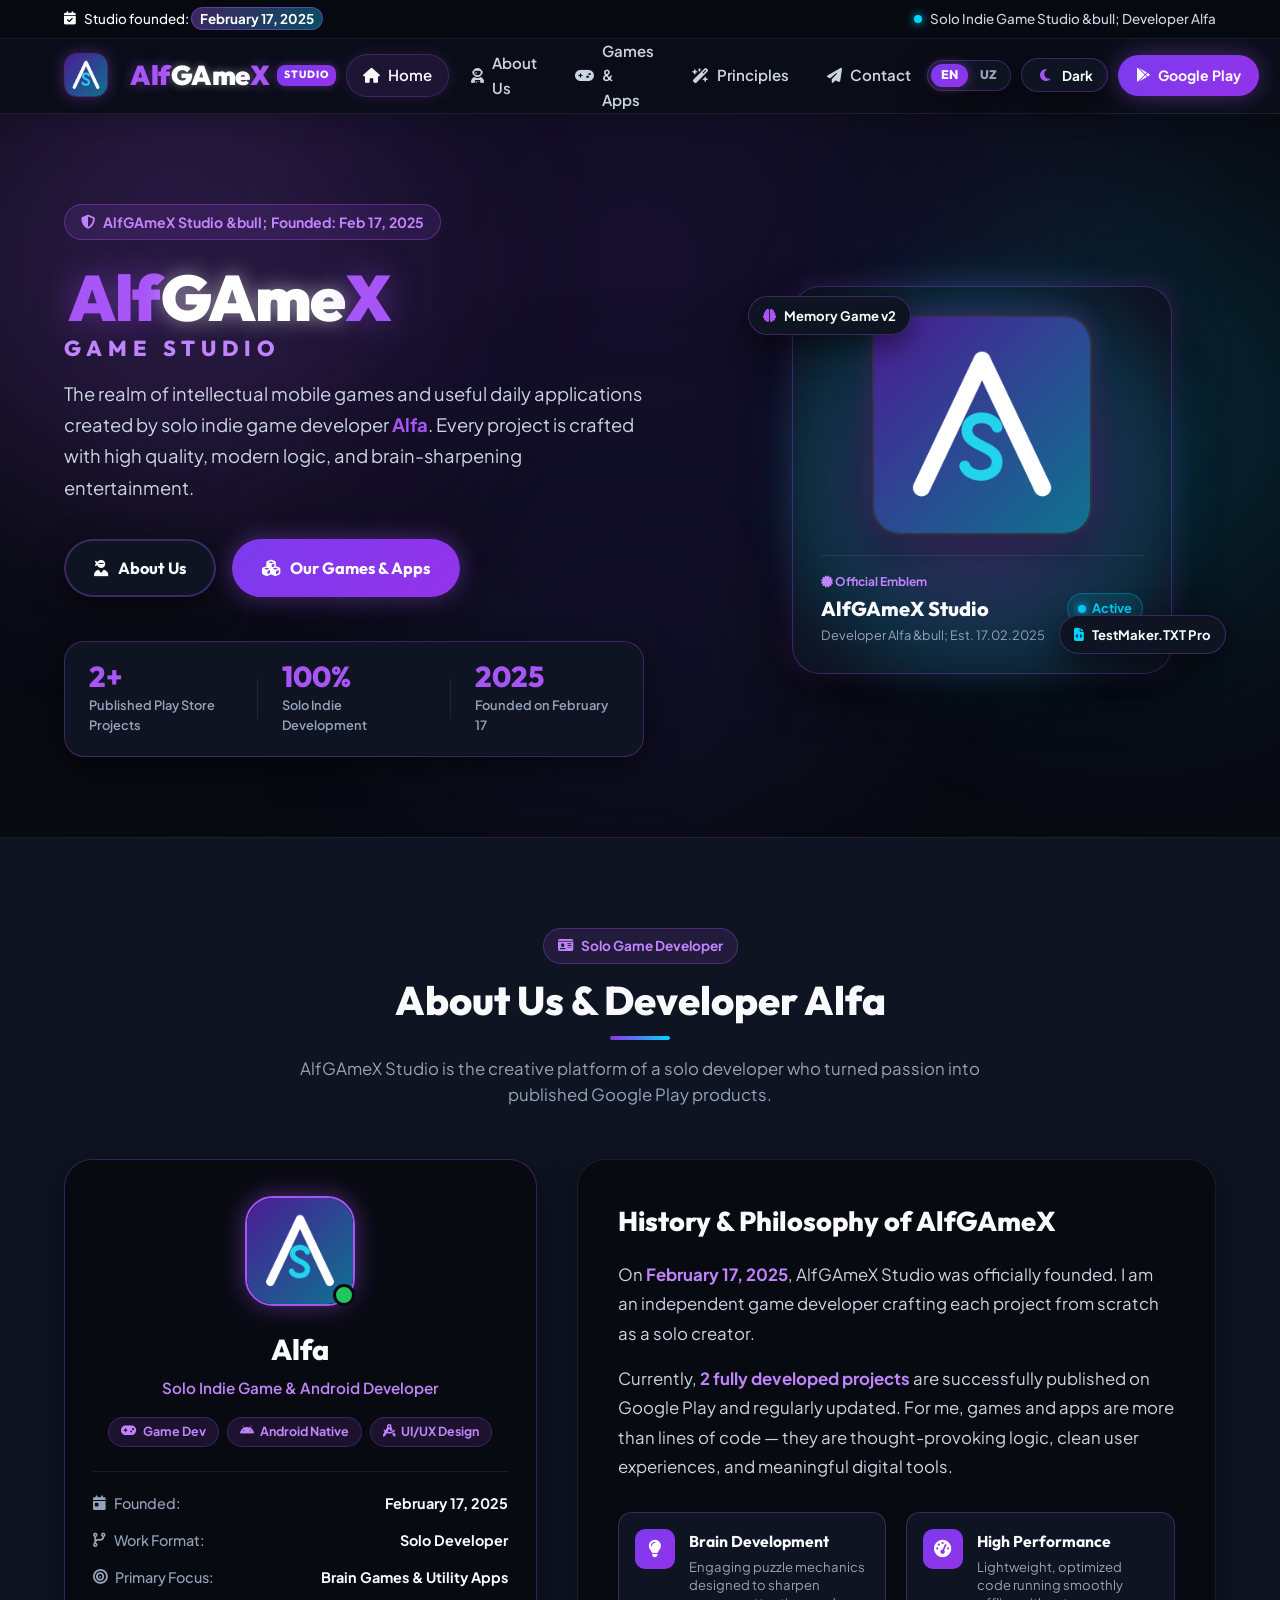
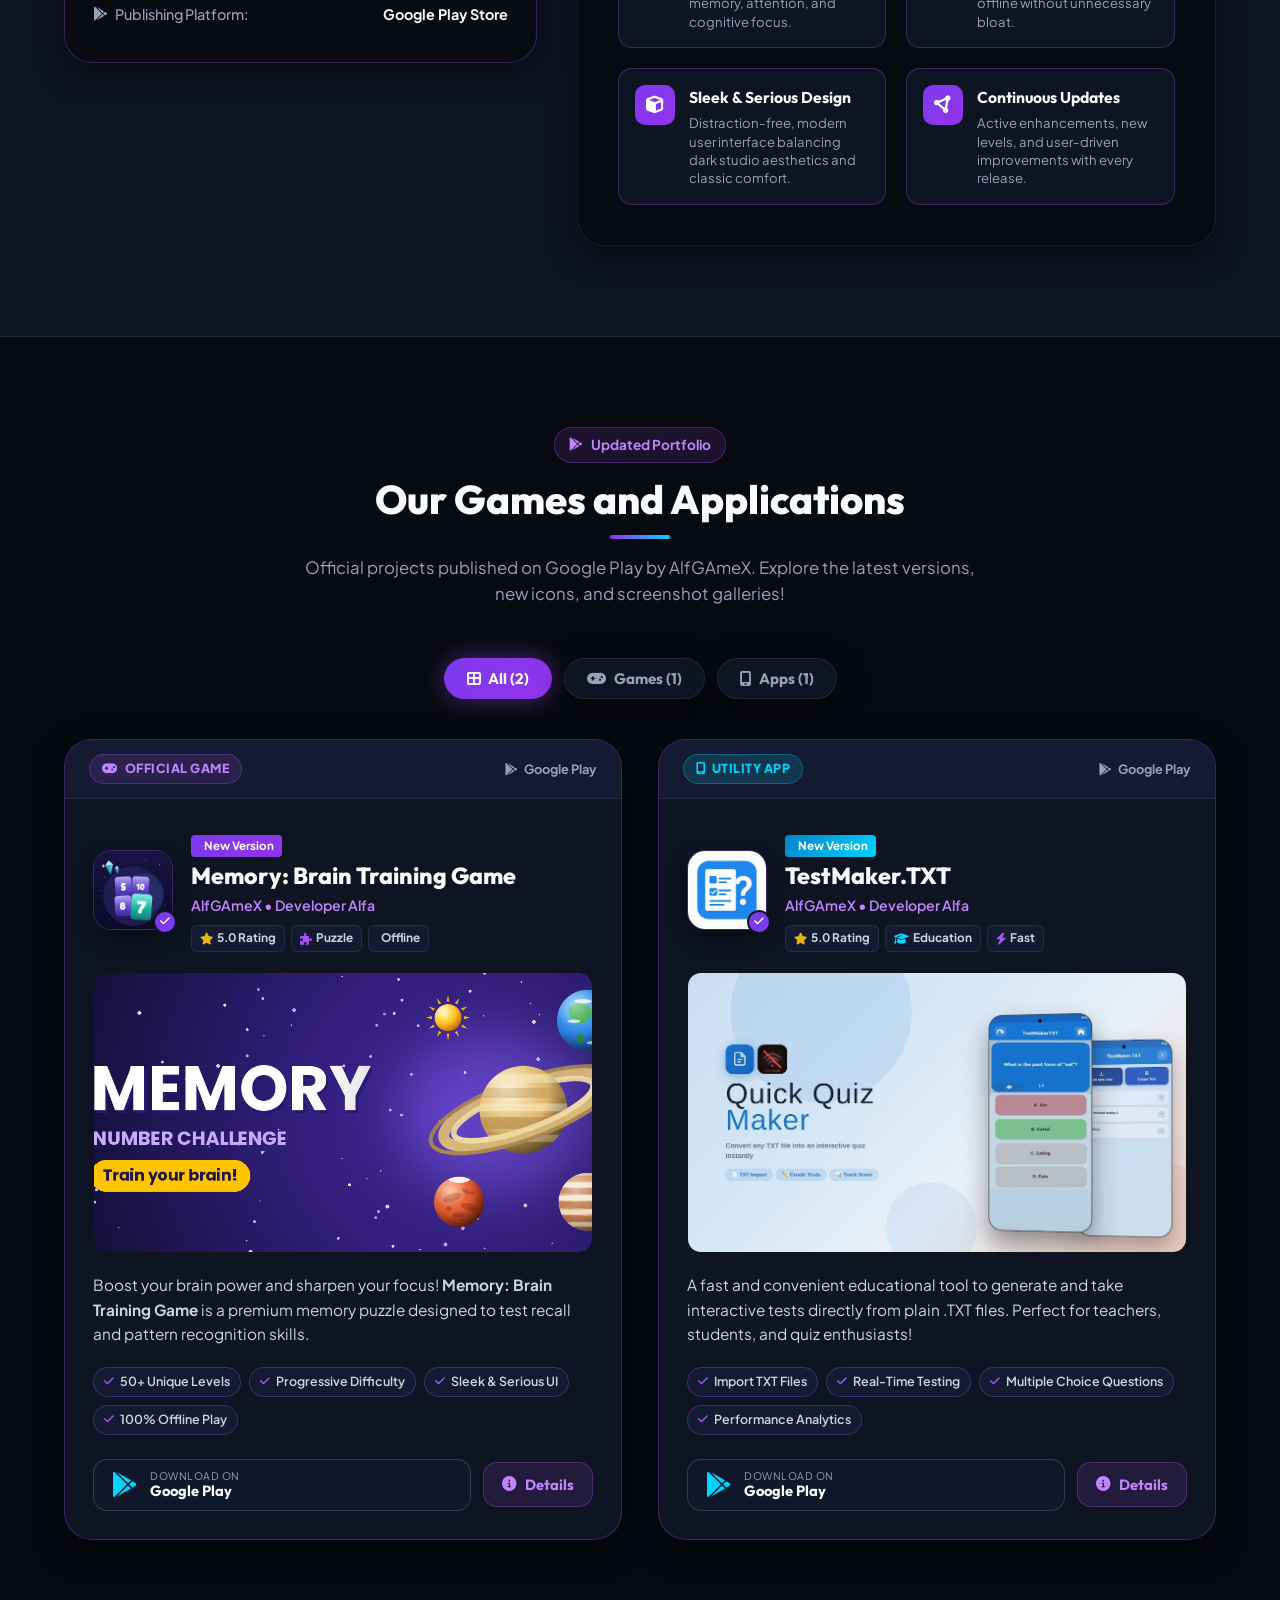
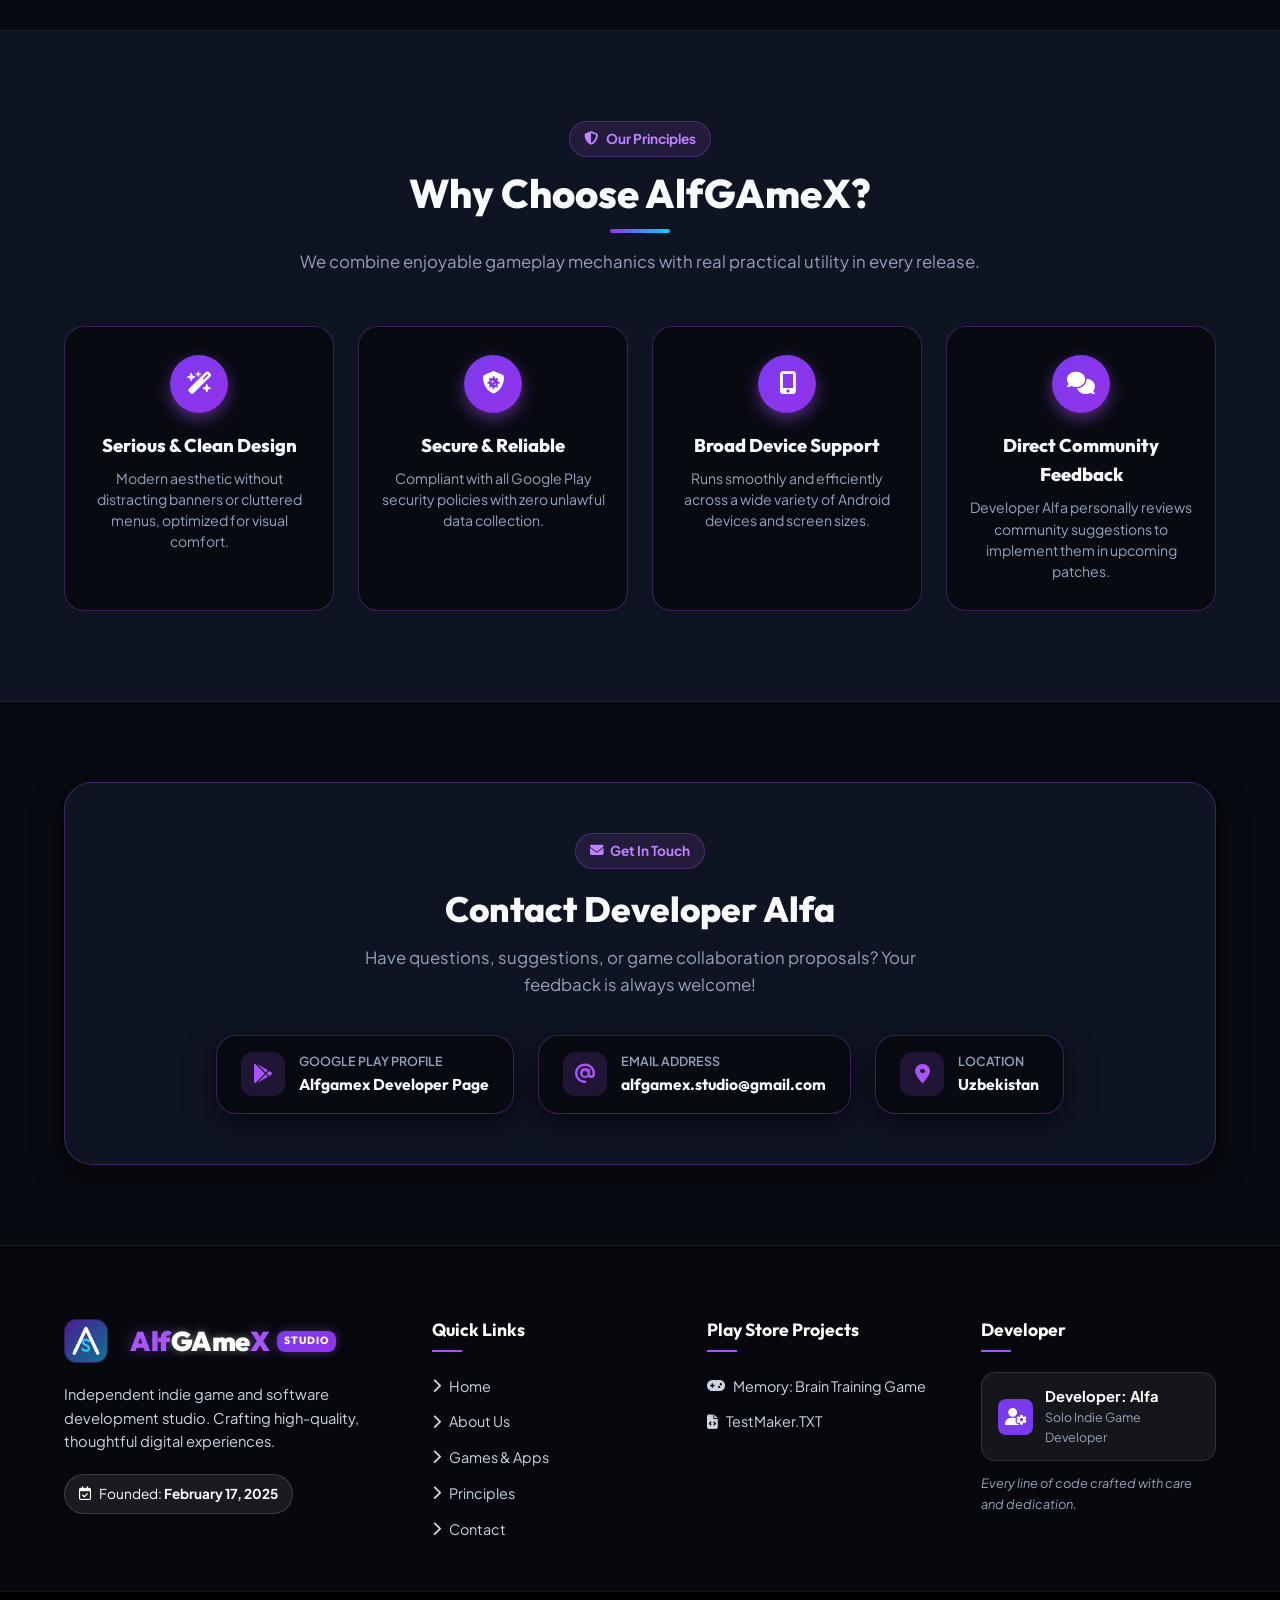
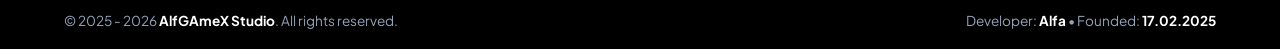
==== commit a181df36: "Add files via upload" ====
--- a/index.html
+++ b/index.html
@@ -1,20 +1,20 @@
 <!DOCTYPE html>
-<html lang="uz" data-theme="dark">
+<html lang="en" data-theme="dark">
 <head>
   <meta charset="UTF-8">
   <meta name="viewport" content="width=device-width, initial-scale=1.0">
-  <title>AlfGAmeX Studio | Rasmiy Mustaqil O'yin Studiyasi</title>
-  <meta name="description" content="AlfGAmeX Studio rasmiy veb-sayti. Dasturchi Alfa tomonidan yaratilgan Google Play o'yinlari va ilovalari: yangilangan Memory Brain Training va TestMaker.TXT.">
-  <meta name="keywords" content="AlfGAmeX, Alfa, game developer, indie game studio, Memory Brain Training, TestMaker.TXT, O'zbekiston">
+  <title data-i18n="doc_title">AlfGAmeX Studio | Official Independent Game Studio</title>
+  <meta name="description" content="AlfGAmeX Studio official website. Google Play games and apps developed by solo indie dev Alfa: updated Memory Brain Training and TestMaker.TXT.">
+  <meta name="keywords" content="AlfGAmeX, Alfa, game developer, indie game studio, Memory Brain Training, TestMaker.TXT, Android Games">
   <meta name="author" content="Alfa - AlfGAmeX Studio">
 
   <!-- Open Graph / Meta -->
-  <meta property="og:title" content="AlfGAmeX Studio - Rasmiy Mustaqil O'yin Studiyasi">
-  <meta property="og:description" content="Dasturchi Alfa tomonidan ishlab chiqilgan rasmiy loyihalar va o'yinlar portfeli.">
+  <meta property="og:title" content="AlfGAmeX Studio - Official Indie Game Studio">
+  <meta property="og:description" content="Official portfolio of games and mobile apps developed by solo indie developer Alfa.">
   <meta property="og:image" content="assets/images/alfgamex-emblem.png">
   <meta property="og:type" content="website">
 
-  <!-- Favicon (Brauzer sarlavha panelidagi rasmiy emblema) -->
+  <!-- Favicon (Browser Tab Official Emblem) -->
   <link rel="icon" type="image/png" href="assets/images/favicon.png">
   <link rel="apple-touch-icon" href="assets/images/favicon.png">
 
@@ -36,11 +36,11 @@
     <div class="container announcement-content">
       <div class="est-badge">
         <i class="fa-solid fa-calendar-check"></i>
-        <span>Studiya asos solingan sana: <strong>17-fevral, 2025-yil</strong></span>
+        <span data-i18n="top_est">Studio founded: <strong>February 17, 2025</strong></span>
       </div>
       <div class="studio-status">
         <span class="pulse-dot"></span>
-        <span>Mustaqil (Solo) Indie Game Studio &bull; Dasturchi Alfa</span>
+        <span data-i18n="top_status">Solo Indie Game Studio &bull; Developer Alfa</span>
       </div>
     </div>
   </div>
@@ -49,10 +49,10 @@
   <header class="navbar-wrapper">
     <div class="container">
       <nav class="navbar">
-        <!-- LOGO: Asosiy emblema + Alf (to'q siyoh) + GAme (oq) + X (to'q siyoh) -->
-        <a href="#home" class="brand-logo" aria-label="AlfGAmeX Studio Bosh Sahifa">
+        <!-- LOGO: Official Emblem + Alf (violet) + GAme (white) + X (violet) -->
+        <a href="#home" class="brand-logo" aria-label="AlfGAmeX Studio Home">
           <div class="logo-emblem-wrap">
-            <img src="assets/images/alfgamex-emblem.png" alt="AlfGAmeX Rasmiy Emblemasi" class="logo-emblem-img">
+            <img src="assets/images/alfgamex-emblem.png" alt="AlfGAmeX Emblem" class="logo-emblem-img">
           </div>
           <div class="logo-text">
             <span class="part-alf">Alf</span><span class="part-game">GAme</span><span class="part-x">X</span>
@@ -62,30 +62,38 @@
 
         <!-- Desktop Navigation Links -->
         <ul class="nav-links" id="navLinks">
-          <li><a href="#home" class="nav-link active"><i class="fa-solid fa-house"></i> Asosiy</a></li>
-          <li><a href="#about" class="nav-link"><i class="fa-solid fa-user-astronaut"></i> Biz haqimizda</a></li>
-          <li><a href="#projects" class="nav-link"><i class="fa-solid fa-gamepad"></i> O'yin & Ilovalar</a></li>
-          <li><a href="#features" class="nav-link"><i class="fa-solid fa-wand-magic-sparkles"></i> Tamoyillar</a></li>
-          <li><a href="#contact" class="nav-link"><i class="fa-solid fa-paper-plane"></i> Aloqa</a></li>
+          <li><a href="#home" class="nav-link active"><i class="fa-solid fa-house"></i> <span data-i18n="nav_home">Home</span></a></li>
+          <li><a href="#about" class="nav-link"><i class="fa-solid fa-user-astronaut"></i> <span data-i18n="nav_about">About Us</span></a></li>
+          <li><a href="#projects" class="nav-link"><i class="fa-solid fa-gamepad"></i> <span data-i18n="nav_projects">Games & Apps</span></a></li>
+          <li><a href="#features" class="nav-link"><i class="fa-solid fa-wand-magic-sparkles"></i> <span data-i18n="nav_features">Principles</span></a></li>
+          <li><a href="#contact" class="nav-link"><i class="fa-solid fa-paper-plane"></i> <span data-i18n="nav_contact">Contact</span></a></li>
         </ul>
 
-        <!-- Right Controls: Theme Toggle (Qora Tungi / Oq Kunduzgi) & Google Play -->
+        <!-- Right Controls: Language Selector (EN | UZ), Theme Toggle & Mobile Menu -->
         <div class="nav-actions">
+          <!-- Language Switcher: EN / UZ -->
+          <div class="lang-switch" id="langSwitch" role="group" aria-label="Language selector">
+            <button class="lang-btn active" data-lang="en" aria-label="English">EN</button>
+            <button class="lang-btn" data-lang="uz" aria-label="O'zbekcha">UZ</button>
+          </div>
+
           <!-- Theme Switcher Button -->
-          <button class="theme-toggle-btn" id="themeToggle" aria-label="Mavzuni almashtirish" title="Tungi (Qora) / Kunduzgi (Oq) rejim">
+          <button class="theme-toggle-btn" id="themeToggle" aria-label="Toggle Theme" title="Toggle Dark/Light Mode">
             <div class="theme-icon-container">
               <i class="fa-solid fa-moon icon-moon"></i>
               <i class="fa-solid fa-sun icon-sun"></i>
             </div>
-            <span class="theme-text" id="themeLabel">Tungi</span>
+            <span class="theme-text" id="themeLabel" data-i18n="theme_dark">Dark</span>
           </button>
 
+          <!-- Google Play Direct Button (hidden on tiny screens, shown on desktop) -->
           <a href="#projects" class="btn-nav-action">
             <i class="fa-brands fa-google-play"></i>
             <span>Google Play</span>
           </a>
 
-          <button class="mobile-toggle" id="mobileToggle" aria-label="Menyuni ochish">
+          <!-- Mobile Hamburger Toggle -->
+          <button class="mobile-toggle" id="mobileToggle" aria-label="Toggle Menu">
             <i class="fa-solid fa-bars-staggered"></i>
           </button>
         </div>
@@ -95,7 +103,6 @@
 
   <!-- ==================== HERO SECTION ==================== -->
   <section class="hero-section" id="home">
-    <!-- Ambient Neon Aura Backgrounds -->
     <div class="ambient-glow glow-violet"></div>
     <div class="ambient-glow glow-cyan"></div>
     <div class="ambient-glow glow-blue"></div>
@@ -105,31 +112,31 @@
         <!-- Date Badge -->
         <div class="hero-badge">
           <i class="fa-solid fa-shield-halved"></i>
-          <span>AlfGAmeX Studio &bull; Asos solingan: 17-fevral, 2025</span>
-        </div>
-
-        <!-- Big Main Studio Title: Alf (to'q siyoh) GAme (oq) X (to'q siyoh) -->
+          <span data-i18n="hero_badge">AlfGAmeX Studio &bull; Founded: Feb 17, 2025</span>
+        </div>
+
+        <!-- Big Main Studio Title: Alf (violet) GAme (white) X (violet) -->
         <h1 class="hero-title">
           <span class="brand-huge">
             <span class="huge-alf">Alf</span><span class="huge-game">GAme</span><span class="huge-x">X</span>
           </span>
-          <span class="hero-subtitle-tag">GAME STUDIO</span>
+          <span class="hero-subtitle-tag" data-i18n="hero_subtitle">GAME STUDIO</span>
         </h1>
 
-        <p class="hero-lead">
-          Mustaqil game dasturchisi <strong>Alfa</strong> tomonidan yaratilgan intellektual mobil o'yinlar va qulay kundalik ilovalar. Har bir loyiha yuqori sifat, zamonaviy mantiq va aqliy rivojlanishga qaratilgan.
+        <p class="hero-lead" data-i18n="hero_lead">
+          The realm of intellectual mobile games and useful daily applications created by solo indie game developer <strong>Alfa</strong>. Every project is crafted with high quality, modern logic, and brain-sharpening entertainment.
         </p>
 
         <!-- Two Main Hero Action Buttons -->
         <div class="hero-buttons">
           <a href="#about" class="btn btn-outline-serious">
             <i class="fa-solid fa-user-ninja"></i>
-            <span>Biz haqimizda</span>
+            <span data-i18n="hero_btn_about">About Us</span>
           </a>
 
           <a href="#projects" class="btn btn-primary-neon">
             <i class="fa-solid fa-cubes"></i>
-            <span>Bizning o'yin va ilovalarimiz</span>
+            <span data-i18n="hero_btn_projects">Our Games & Apps</span>
           </a>
         </div>
 
@@ -137,17 +144,17 @@
         <div class="hero-stats">
           <div class="stat-card">
             <div class="stat-number">2+</div>
-            <div class="stat-label">Nashr etilgan Play Store Loyihasi</div>
+            <div class="stat-label" data-i18n="hero_stat1_label">Published Play Store Projects</div>
           </div>
           <div class="stat-divider"></div>
           <div class="stat-card">
             <div class="stat-number">100%</div>
-            <div class="stat-label">Solo Indie Ishlanma</div>
+            <div class="stat-label" data-i18n="hero_stat2_label">Solo Indie Development</div>
           </div>
           <div class="stat-divider"></div>
           <div class="stat-card">
             <div class="stat-number">2025</div>
-            <div class="stat-label">17-Fevralda Asos Solingan</div>
+            <div class="stat-label" data-i18n="hero_stat3_label">Founded on February 17</div>
           </div>
         </div>
       </div>
@@ -157,16 +164,16 @@
         <div class="emblem-card-glow">
           <div class="emblem-halo"></div>
           <div class="emblem-frame">
-            <img src="assets/images/alfgamex-emblem.png" alt="AlfGAmeX Studio Rasmiy Emblemasi" class="hero-emblem-img">
+            <img src="assets/images/alfgamex-emblem.png" alt="AlfGAmeX Official Emblem" class="hero-emblem-img">
           </div>
           <div class="emblem-card-footer">
             <div class="emblem-title-group">
-              <span class="emblem-tag"><i class="fa-solid fa-certificate"></i> Rasmiy Emblema</span>
+              <span class="emblem-tag" data-i18n="emblem_tag"><i class="fa-solid fa-certificate"></i> Official Emblem</span>
               <h3 class="emblem-studio-name">AlfGAmeX Studio</h3>
-              <p class="emblem-developer">Dasturchi Alfa &bull; Est. 17.02.2025</p>
+              <p class="emblem-developer" data-i18n="emblem_dev">Developer Alfa &bull; Est. 17.02.2025</p>
             </div>
             <div class="emblem-pulse-indicator">
-              <span class="dot-online"></span> Faol
+              <span class="dot-online"></span> <span data-i18n="emblem_status">Active</span>
             </div>
           </div>
         </div>
@@ -174,25 +181,25 @@
         <!-- Floating mini indicators -->
         <div class="floating-badge badge-top-left">
           <i class="fa-solid fa-brain text-violet"></i>
-          <span>Memory Game v2</span>
+          <span data-i18n="badge_float1">Memory Game v2</span>
         </div>
         <div class="floating-badge badge-bottom-right">
           <i class="fa-solid fa-file-code text-cyan"></i>
-          <span>TestMaker.TXT Pro</span>
+          <span data-i18n="badge_float2">TestMaker.TXT Pro</span>
         </div>
       </div>
     </div>
   </section>
 
-  <!-- ==================== BIZ HAQIMIZDA (ABOUT US & DEVELOPER ALFA) ==================== -->
+  <!-- ==================== ABOUT US SECTION ==================== -->
   <section class="section about-section" id="about">
     <div class="container">
       <div class="section-header">
-        <span class="section-tag"><i class="fa-solid fa-id-card"></i> Mustaqil Game Dasturchi</span>
-        <h2 class="section-title">Biz haqimizda & Dasturchi Alfa</h2>
+        <span class="section-tag" data-i18n="about_tag"><i class="fa-solid fa-id-card"></i> Solo Game Developer</span>
+        <h2 class="section-title" data-i18n="about_title">About Us & Developer Alfa</h2>
         <div class="title-underline"></div>
-        <p class="section-subtitle">
-          AlfGAmeX Studio — g'oyadan Google Play'dagi real mahsulotgacha o'z bilimi va mustaqil mehnati bilan yetib kelgan solo dasturchining ijodiy platformasi.
+        <p class="section-subtitle" data-i18n="about_subtitle">
+          AlfGAmeX Studio is the creative platform of a solo developer who turned passion into published Google Play products.
         </p>
       </div>
 
@@ -200,33 +207,33 @@
         <!-- Developer Profile Card -->
         <div class="about-profile-card">
           <div class="profile-avatar-wrap">
-            <img src="assets/images/alfgamex-emblem.png" alt="Alfa" class="profile-avatar-img">
-            <div class="status-online" title="Dasturlash jarayonida"></div>
+            <img src="assets/images/alfgamex-emblem.png" alt="Developer Alfa" class="profile-avatar-img">
+            <div class="status-online" title="Coding in progress"></div>
           </div>
 
           <h3 class="profile-name">Alfa</h3>
-          <p class="profile-role">Solo Indie Game & Android Dasturchisi</p>
+          <p class="profile-role" data-i18n="profile_role">Solo Indie Game & Android Developer</p>
           <div class="profile-badges">
-            <span class="badge-pill"><i class="fa-solid fa-gamepad"></i> Game Dev</span>
-            <span class="badge-pill"><i class="fa-brands fa-android"></i> Android Native</span>
-            <span class="badge-pill"><i class="fa-solid fa-compass-drafting"></i> UI/UX Dizayn</span>
+            <span class="badge-pill"><i class="fa-solid fa-gamepad"></i> <span data-i18n="badge_game_dev">Game Dev</span></span>
+            <span class="badge-pill"><i class="fa-brands fa-android"></i> <span data-i18n="badge_android">Android Native</span></span>
+            <span class="badge-pill"><i class="fa-solid fa-compass-drafting"></i> <span data-i18n="badge_uiux">UI/UX Design</span></span>
           </div>
 
           <div class="profile-details-list">
             <div class="detail-row">
-              <span class="detail-label"><i class="fa-solid fa-calendar-day"></i> Asos solingan:</span>
-              <span class="detail-value">17-fevral, 2025-yil</span>
+              <span class="detail-label"><i class="fa-solid fa-calendar-day"></i> <span data-i18n="detail_founded_label">Founded:</span></span>
+              <span class="detail-value" data-i18n="detail_founded_val">February 17, 2025</span>
             </div>
             <div class="detail-row">
-              <span class="detail-label"><i class="fa-solid fa-code-branch"></i> Ishlash formati:</span>
-              <span class="detail-value">Yolg'iz (Solo Developer)</span>
+              <span class="detail-label"><i class="fa-solid fa-code-branch"></i> <span data-i18n="detail_format_label">Work Format:</span></span>
+              <span class="detail-value" data-i18n="detail_format_val">Solo Developer</span>
             </div>
             <div class="detail-row">
-              <span class="detail-label"><i class="fa-solid fa-bullseye"></i> Asosiy yo'nalish:</span>
-              <span class="detail-value">Brain Games & Utility Apps</span>
+              <span class="detail-label"><i class="fa-solid fa-bullseye"></i> <span data-i18n="detail_focus_label">Primary Focus:</span></span>
+              <span class="detail-value" data-i18n="detail_focus_val">Brain Games & Utility Apps</span>
             </div>
             <div class="detail-row">
-              <span class="detail-label"><i class="fa-brands fa-google-play"></i> Tarqatish maydoni:</span>
+              <span class="detail-label"><i class="fa-brands fa-google-play"></i> <span data-i18n="detail_store_label">Publishing Platform:</span></span>
               <span class="detail-value">Google Play Store</span>
             </div>
           </div>
@@ -234,44 +241,44 @@
 
         <!-- Story and Studio Philosophy -->
         <div class="about-story-card">
-          <h3 class="story-title">AlfGAmeX Tarixi va Falsafasi</h3>
-          <p class="story-text">
-            <strong>2025-yilning 17-fevralida</strong> AlfGAmeX studiyasiga asos solindi. Men yangi mustaqil game dasturchiman va barcha loyihalarni noldan boshlab yolg'iz (solo) tarzda ishlab chiqaman. 
+          <h3 class="story-title" data-i18n="story_title">History & Philosophy of AlfGAmeX</h3>
+          <p class="story-text" data-i18n="story_p1">
+            On <strong>February 17, 2025</strong>, AlfGAmeX Studio was officially founded. I am an independent game developer crafting each project from scratch as a solo creator.
           </p>
-          <p class="story-text">
-            Hozirda Google Play do'konida <strong>2 ta to'liq real loyiham</strong> muvaffaqiyatli nashr etilgan va doimiy ravishda yangilanib bormoqda. Men uchun har bir loyiha shunchaki kod emas — bu aql charxlovchi mantiq, qulay interfeys va insonlarning vaqtini unumli o'tkazishga ko'maklashuvchi yechimdir.
+          <p class="story-text" data-i18n="story_p2">
+            Currently, <strong>2 fully developed projects</strong> are successfully published on Google Play and regularly updated. For me, games and apps are more than lines of code — they are thought-provoking logic, clean user experiences, and meaningful digital tools.
           </p>
 
           <div class="studio-values-grid">
             <div class="value-item">
               <div class="value-icon"><i class="fa-solid fa-lightbulb"></i></div>
               <div>
-                <h4>Aqliy Rivojlanish</h4>
-                <p>Mantiqiy, xotirani mustahkamlovchi va diqqatni oshiruvchi o'yin mexanikasi.</p>
+                <h4 data-i18n="value1_title">Brain Development</h4>
+                <p data-i18n="value1_desc">Engaging puzzle mechanics designed to sharpen memory, attention, and cognitive focus.</p>
               </div>
             </div>
 
             <div class="value-item">
               <div class="value-icon"><i class="fa-solid fa-gauge-high"></i></div>
               <div>
-                <h4>Yuqori Ishlash Tezligi</h4>
-                <p>Keraksiz yuklamalarsiz, optimallashtirilgan va oflayn rejimda ham barqaror ishlovchi kod.</p>
+                <h4 data-i18n="value2_title">High Performance</h4>
+                <p data-i18n="value2_desc">Lightweight, optimized code running smoothly offline without unnecessary bloat.</p>
               </div>
             </div>
 
             <div class="value-item">
               <div class="value-icon"><i class="fa-solid fa-cube"></i></div>
               <div>
-                <h4>Jiddiy va Sof Dizayn</h4>
-                <p>Oddiy, tushunarli, zamonaviy va chalg'itmaydigan foydalanuvchi interfeysi.</p>
+                <h4 data-i18n="value3_title">Sleek & Serious Design</h4>
+                <p data-i18n="value3_desc">Distraction-free, modern user interface balancing dark studio aesthetics and classic comfort.</p>
               </div>
             </div>
 
             <div class="value-item">
               <div class="value-icon"><i class="fa-solid fa-circle-nodes"></i></div>
               <div>
-                <h4>Doimiy Yangilanishlar</h4>
-                <p>Foydalanuvchilar fikr-mulohazalari asosida muntazam yaxshilanishlar va yangi bosqichlar.</p>
+                <h4 data-i18n="value4_title">Continuous Updates</h4>
+                <p data-i18n="value4_desc">Active enhancements, new levels, and user-driven improvements with every release.</p>
               </div>
             </div>
           </div>
@@ -280,39 +287,39 @@
     </div>
   </section>
 
-  <!-- ==================== BIZNING O'YIN VA ILOVALARIMIZ ==================== -->
+  <!-- ==================== PROJECTS SECTION ==================== -->
   <section class="section projects-section" id="projects">
     <div class="container">
       <div class="section-header">
-        <span class="section-tag"><i class="fa-brands fa-google-play"></i> Yangilangan Portfolio</span>
-        <h2 class="section-title">Bizning O'yin va Ilovalarimiz</h2>
+        <span class="section-tag" data-i18n="projects_tag"><i class="fa-brands fa-google-play"></i> Updated Portfolio</span>
+        <h2 class="section-title" data-i18n="projects_title">Our Games and Applications</h2>
         <div class="title-underline"></div>
-        <p class="section-subtitle">
-          AlfGAmeX tomonidan Google Play do'koniga rasman yuklangan loyihalar. Yangi versiyalar, yangilangan ikonkalar va skrinshotlar bilan tanishing!
+        <p class="section-subtitle" data-i18n="projects_subtitle">
+          Official projects published on Google Play by AlfGAmeX. Explore the latest versions, new icons, and screenshot galleries!
         </p>
       </div>
 
       <!-- Filter Controls -->
       <div class="projects-filter">
         <button class="filter-btn active" data-filter="all">
-          <i class="fa-solid fa-border-all"></i> Barchasi (2)
+          <i class="fa-solid fa-border-all"></i> <span data-i18n="filter_all">All (2)</span>
         </button>
         <button class="filter-btn" data-filter="game">
-          <i class="fa-solid fa-gamepad"></i> O'yinlar (1)
+          <i class="fa-solid fa-gamepad"></i> <span data-i18n="filter_games">Games (1)</span>
         </button>
         <button class="filter-btn" data-filter="app">
-          <i class="fa-solid fa-mobile-screen"></i> Ilovalar (1)
+          <i class="fa-solid fa-mobile-screen"></i> <span data-i18n="filter_apps">Apps (1)</span>
         </button>
       </div>
 
       <!-- Projects Grid -->
       <div class="projects-grid">
 
-        <!-- ================= PROJECT 1: MEMORY GAME (NEW VERSION) ================= -->
+        <!-- ================= PROJECT 1: MEMORY GAME ================= -->
         <article class="project-card" data-category="game">
           <div class="card-glass-header">
             <div class="project-type-tag game-tag">
-              <i class="fa-solid fa-gamepad"></i> Rasmiy O'yin
+              <i class="fa-solid fa-gamepad"></i> <span data-i18n="card_tag_game">Official Game</span>
             </div>
             <div class="play-badge-corner">
               <i class="fa-brands fa-google-play"></i> Google Play
@@ -320,57 +327,56 @@
           </div>
 
           <div class="project-body">
-            <!-- Icon and Header Info (New Icon from Play Store) -->
+            <!-- Icon and Header Info -->
             <div class="app-identity">
               <div class="app-icon-wrap">
                 <img 
                   src="assets/images/memory-icon.png" 
-                  alt="Memory: Brain Training Game Yangi Ikonkasi" 
+                  alt="Memory: Brain Training Game Icon" 
                   class="app-icon"
                   onerror="this.src='https://play-lh.googleusercontent.com/9YVgASk8plJhGUyRpphq8R1qZNjj2kj4lo4q7E8BwQlBIm1vQ8EDDxI8qvjADWVGXiwwDak7oXasaa8XEedwcD0=s360'"
                 >
-                <span class="verified-check" title="Yangi versiya"><i class="fa-solid fa-check"></i></span>
+                <span class="verified-check" title="Updated version"><i class="fa-solid fa-check"></i></span>
               </div>
               <div class="app-headings">
-                <div class="version-badge"><i class="fa-solid fa-sparkles"></i> Yangi Versiya</div>
+                <div class="version-badge"><i class="fa-solid fa-sparkles"></i> <span data-i18n="version_badge">New Version</span></div>
                 <h3 class="app-title">Memory: Brain Training Game</h3>
-                <p class="app-developer">AlfGAmeX &bull; Dasturchi Alfa</p>
+                <p class="app-developer">AlfGAmeX &bull; Developer Alfa</p>
                 <div class="app-meta-badges">
-                  <span class="meta-pill"><i class="fa-solid fa-star text-gold"></i> 5.0 Reyting</span>
-                  <span class="meta-pill"><i class="fa-solid fa-puzzle-piece text-violet"></i> Boshqotirma</span>
-                  <span class="meta-pill"><i class="fa-solid fa-wifi-slash text-cyan"></i> Oflayn</span>
+                  <span class="meta-pill"><i class="fa-solid fa-star text-gold"></i> <span data-i18n="meta_rating">5.0 Rating</span></span>
+                  <span class="meta-pill"><i class="fa-solid fa-puzzle-piece text-violet"></i> <span data-i18n="meta_puzzle">Puzzle</span></span>
+                  <span class="meta-pill"><i class="fa-solid fa-wifi-slash text-cyan"></i> <span data-i18n="meta_offline">Offline</span></span>
                 </div>
               </div>
             </div>
 
-            <!-- Screenshot / Visual Preview (New high-res screenshot) -->
+            <!-- Screenshot / Visual Preview -->
             <div class="app-media-preview" onclick="openAppModal('memory')">
               <img 
                 src="assets/images/memory-screen1.jpg" 
-                alt="Memory o'yini yangi skrinshoti" 
+                alt="Memory Game Screenshot" 
                 class="screenshot-img"
               >
               <div class="media-overlay">
-                <span><i class="fa-solid fa-expand"></i> Skrinshotlarni ko'rish</span>
+                <span><i class="fa-solid fa-expand"></i> <span data-i18n="view_screenshots">View Screenshots</span></span>
               </div>
             </div>
 
             <!-- Short Description -->
-            <p class="app-description">
-              Miyangizni charxlang va diqqatingizni oshiring! <strong>Memory: Brain Training Game</strong> — eslab qolish qobiliyatini va vizual naqshlarni topish mahoratini sinovdan o'tkazuvchi yuqori sifatli intellektual boshqotirma o'yini.
+            <p class="app-description" data-i18n="memory_desc_short">
+              Boost your brain power and sharpen your focus! <strong>Memory: Brain Training Game</strong> is a premium memory puzzle designed to test recall and pattern recognition skills.
             </p>
 
             <!-- Key Features Chips -->
             <div class="features-chips">
-              <span class="chip"><i class="fa-solid fa-check"></i> 50+ Takrorlanmas Bosqich</span>
-              <span class="chip"><i class="fa-solid fa-check"></i> Rivojlanuvchi Qiyinchilik</span>
-              <span class="chip"><i class="fa-solid fa-check"></i> Minimalist & Jiddiy UI</span>
-              <span class="chip"><i class="fa-solid fa-check"></i> 100% Oflayn O'yin</span>
+              <span class="chip"><i class="fa-solid fa-check"></i> <span data-i18n="memory_chip1">50+ Unique Levels</span></span>
+              <span class="chip"><i class="fa-solid fa-check"></i> <span data-i18n="memory_chip2">Progressive Difficulty</span></span>
+              <span class="chip"><i class="fa-solid fa-check"></i> <span data-i18n="memory_chip3">Sleek & Serious UI</span></span>
+              <span class="chip"><i class="fa-solid fa-check"></i> <span data-i18n="memory_chip4">100% Offline Play</span></span>
             </div>
 
             <!-- Card Actions -->
             <div class="card-footer-actions">
-              <!-- Direct Google Play Link -->
               <a 
                 href="https://play.google.com/store/apps/details?id=com.alfgamex.Memory" 
                 target="_blank" 
@@ -379,25 +385,24 @@
               >
                 <i class="fa-brands fa-google-play"></i>
                 <div class="btn-play-text">
-                  <small>Google Play'dan</small>
-                  <strong>Yuklab Olish</strong>
+                  <small data-i18n="btn_download_from">Download on</small>
+                  <strong data-i18n="btn_download_now">Google Play</strong>
                 </div>
               </a>
 
-              <!-- Modal Trigger -->
               <button class="btn-details-modal" onclick="openAppModal('memory')">
                 <i class="fa-solid fa-circle-info"></i>
-                <span>Batafsil</span>
+                <span data-i18n="btn_details">Details</span>
               </button>
             </div>
           </div>
         </article>
 
-        <!-- ================= PROJECT 2: TESTMAKER.TXT (NEW VERSION) ================= -->
+        <!-- ================= PROJECT 2: TESTMAKER.TXT ================= -->
         <article class="project-card" data-category="app">
           <div class="card-glass-header">
             <div class="project-type-tag app-tag">
-              <i class="fa-solid fa-mobile-screen"></i> Foydali Ilova
+              <i class="fa-solid fa-mobile-screen"></i> <span data-i18n="card_tag_app">Utility App</span>
             </div>
             <div class="play-badge-corner">
               <i class="fa-brands fa-google-play"></i> Google Play
@@ -405,25 +410,25 @@
           </div>
 
           <div class="project-body">
-            <!-- Icon and Header Info (New Icon from Play Store) -->
+            <!-- Icon and Header Info -->
             <div class="app-identity">
               <div class="app-icon-wrap">
                 <img 
                   src="assets/images/testmaker-icon.png" 
-                  alt="TestMaker.TXT Ilovasi Ikonkasi" 
+                  alt="TestMaker.TXT App Icon" 
                   class="app-icon"
                   onerror="this.src='https://play-lh.googleusercontent.com/JTljdnzJghPdMxJR1rNX0iAFsKCkIwlQasx5Xbdd50EbjeBeuFdXr8-L_BfB9rZ_1QmPCnNjjaUU6loTCZCvzg=s360'"
                 >
-                <span class="verified-check" title="Yangi versiya"><i class="fa-solid fa-check"></i></span>
+                <span class="verified-check" title="Updated version"><i class="fa-solid fa-check"></i></span>
               </div>
               <div class="app-headings">
-                <div class="version-badge version-badge-app"><i class="fa-solid fa-sparkles"></i> Yangi Versiya</div>
+                <div class="version-badge version-badge-app"><i class="fa-solid fa-sparkles"></i> <span data-i18n="version_badge">New Version</span></div>
                 <h3 class="app-title">TestMaker.TXT</h3>
-                <p class="app-developer">AlfGAmeX &bull; Dasturchi Alfa</p>
+                <p class="app-developer">AlfGAmeX &bull; Developer Alfa</p>
                 <div class="app-meta-badges">
-                  <span class="meta-pill"><i class="fa-solid fa-star text-gold"></i> 5.0 Reyting</span>
-                  <span class="meta-pill"><i class="fa-solid fa-graduation-cap text-cyan"></i> Ta'lim</span>
-                  <span class="meta-pill"><i class="fa-solid fa-bolt text-violet"></i> Tezkor</span>
+                  <span class="meta-pill"><i class="fa-solid fa-star text-gold"></i> <span data-i18n="meta_rating">5.0 Rating</span></span>
+                  <span class="meta-pill"><i class="fa-solid fa-graduation-cap text-cyan"></i> <span data-i18n="meta_education">Education</span></span>
+                  <span class="meta-pill"><i class="fa-solid fa-bolt text-violet"></i> <span data-i18n="meta_fast">Fast</span></span>
                 </div>
               </div>
             </div>
@@ -432,30 +437,29 @@
             <div class="app-media-preview" onclick="openAppModal('testmaker')">
               <img 
                 src="assets/images/testmaker-screen1.jpg" 
-                alt="TestMaker.TXT yangi skrinshoti" 
+                alt="TestMaker.TXT Screenshot" 
                 class="screenshot-img"
               >
               <div class="media-overlay">
-                <span><i class="fa-solid fa-expand"></i> Skrinshotlarni ko'rish</span>
+                <span><i class="fa-solid fa-expand"></i> <span data-i18n="view_screenshots">View Screenshots</span></span>
               </div>
             </div>
 
             <!-- Short Description -->
-            <p class="app-description">
-              Oddiy .TXT formatdagi matnli fayllardan bir zumda interaktiv testlar yaratish va ularni yechish uchun qulay ta'lim ilovasi. O'qituvchilar, talabalar va test tuzuvchilar uchun ideal yordamchi!
+            <p class="app-description" data-i18n="testmaker_desc_short">
+              A fast and convenient educational tool to generate and take interactive tests directly from plain .TXT files. Perfect for teachers, students, and quiz enthusiasts!
             </p>
 
             <!-- Key Features Chips -->
             <div class="features-chips">
-              <span class="chip"><i class="fa-solid fa-check"></i> TXT Fayllarni Import Qilish</span>
-              <span class="chip"><i class="fa-solid fa-check"></i> Real-Vaqtda Test Yechish</span>
-              <span class="chip"><i class="fa-solid fa-check"></i> Ko'p Tanlovli Savollar</span>
-              <span class="chip"><i class="fa-solid fa-check"></i> Natijalar Tahlili</span>
+              <span class="chip"><i class="fa-solid fa-check"></i> <span data-i18n="testmaker_chip1">Import TXT Files</span></span>
+              <span class="chip"><i class="fa-solid fa-check"></i> <span data-i18n="testmaker_chip2">Real-Time Testing</span></span>
+              <span class="chip"><i class="fa-solid fa-check"></i> <span data-i18n="testmaker_chip3">Multiple Choice Questions</span></span>
+              <span class="chip"><i class="fa-solid fa-check"></i> <span data-i18n="testmaker_chip4">Performance Analytics</span></span>
             </div>
 
             <!-- Card Actions -->
             <div class="card-footer-actions">
-              <!-- Direct Google Play Link -->
               <a 
                 href="https://play.google.com/store/apps/details?id=com.alfgamex.testmakertxt" 
                 target="_blank" 
@@ -464,15 +468,14 @@
               >
                 <i class="fa-brands fa-google-play"></i>
                 <div class="btn-play-text">
-                  <small>Google Play'dan</small>
-                  <strong>Yuklab Olish</strong>
+                  <small data-i18n="btn_download_from">Download on</small>
+                  <strong data-i18n="btn_download_now">Google Play</strong>
                 </div>
               </a>
 
-              <!-- Modal Trigger -->
               <button class="btn-details-modal" onclick="openAppModal('testmaker')">
                 <i class="fa-solid fa-circle-info"></i>
-                <span>Batafsil</span>
+                <span data-i18n="btn_details">Details</span>
               </button>
             </div>
           </div>
@@ -482,15 +485,15 @@
     </div>
   </section>
 
-  <!-- ==================== STUDIO TAMOYILLARI ==================== -->
+  <!-- ==================== STUDIO PRINCIPLES ==================== -->
   <section class="section features-section" id="features">
     <div class="container">
       <div class="section-header">
-        <span class="section-tag"><i class="fa-solid fa-shield-halved"></i> Bizning Tamoyillar</span>
-        <h2 class="section-title">Nega AlfGAmeX Loyihalari?</h2>
+        <span class="section-tag" data-i18n="feat_tag"><i class="fa-solid fa-shield-halved"></i> Our Principles</span>
+        <h2 class="section-title" data-i18n="feat_title">Why Choose AlfGAmeX?</h2>
         <div class="title-underline"></div>
-        <p class="section-subtitle">
-          Biz har bir o'yinda qiziqarli mexanika va har bir dasturda haqiqiy amaliy qulaylikni ta'minlaymiz.
+        <p class="section-subtitle" data-i18n="feat_subtitle">
+          We combine enjoyable gameplay mechanics with real practical utility in every release.
         </p>
       </div>
 
@@ -499,9 +502,9 @@
           <div class="feature-icon-circle">
             <i class="fa-solid fa-wand-magic-sparkles"></i>
           </div>
-          <h3 class="feature-heading">Jiddiy va Toza Dizayn</h3>
-          <p class="feature-desc">
-            Ortiqcha chalg'ituvchi unsurlarsiz, ko'zni toliqtirmaydigan qorong'u va klassik yorug' interfeys uyg'unligi.
+          <h3 class="feature-heading" data-i18n="feat1_title">Serious & Clean Design</h3>
+          <p class="feature-desc" data-i18n="feat1_desc">
+            Modern aesthetic without distracting banners or cluttered menus, optimized for visual comfort.
           </p>
         </div>
 
@@ -509,9 +512,9 @@
           <div class="feature-icon-circle">
             <i class="fa-solid fa-shield-virus"></i>
           </div>
-          <h3 class="feature-heading">Xavfsiz va Ishonchli</h3>
-          <p class="feature-desc">
-            Google Play xavfsizlik standartlariga to'liq javob beruvchi, shaxsiy ma'lumotlarni noqonuniy yig'maydigan toza kod.
+          <h3 class="feature-heading" data-i18n="feat2_title">Secure & Reliable</h3>
+          <p class="feature-desc" data-i18n="feat2_desc">
+            Compliant with all Google Play security policies with zero unlawful data collection.
           </p>
         </div>
 
@@ -519,9 +522,9 @@
           <div class="feature-icon-circle">
             <i class="fa-solid fa-mobile-screen-button"></i>
           </div>
-          <h3 class="feature-heading">Qurilmalarga Moslashuvchan</h3>
-          <p class="feature-desc">
-            Har qanday zamonaviy va avvalgi avlod Android smartfonlarida tez, yengil va qotmasdan ishlaydi.
+          <h3 class="feature-heading" data-i18n="feat3_title">Broad Device Support</h3>
+          <p class="feature-desc" data-i18n="feat3_desc">
+            Runs smoothly and efficiently across a wide variety of Android devices and screen sizes.
           </p>
         </div>
 
@@ -529,24 +532,24 @@
           <div class="feature-icon-circle">
             <i class="fa-solid fa-comments"></i>
           </div>
-          <h3 class="feature-heading">Foydalanuvchi Bilan Aloqa</h3>
-          <p class="feature-desc">
-            Dasturchi Alfa har bir fikr va taklifni shaxsan o'rganib chiqib, yangi versiyalarda amalga oshiradi.
+          <h3 class="feature-heading" data-i18n="feat4_title">Direct Community Feedback</h3>
+          <p class="feature-desc" data-i18n="feat4_desc">
+            Developer Alfa personally reviews community suggestions to implement them in upcoming patches.
           </p>
         </div>
       </div>
     </div>
   </section>
 
-  <!-- ==================== ALOQA BO'LIMI ==================== -->
+  <!-- ==================== CONTACT SECTION ==================== -->
   <section class="section contact-section" id="contact">
     <div class="container">
       <div class="contact-card">
         <div class="contact-header">
-          <span class="contact-pill"><i class="fa-solid fa-envelope"></i> Bog'lanish</span>
-          <h2 class="contact-title">Dasturchi Alfa Bilan Aloqa</h2>
-          <p class="contact-subtitle">
-            Savollaringiz, takliflaringiz yoki hamkorlik g'oyalaringiz bormi? Fikr-mulohazangiz biz uchun juda qadrli!
+          <span class="contact-pill" data-i18n="contact_pill"><i class="fa-solid fa-envelope"></i> Get In Touch</span>
+          <h2 class="contact-title" data-i18n="contact_title">Contact Developer Alfa</h2>
+          <p class="contact-subtitle" data-i18n="contact_subtitle">
+            Have questions, suggestions, or game collaboration proposals? Your feedback is always welcome!
           </p>
         </div>
 
@@ -554,15 +557,15 @@
           <a href="https://play.google.com/store/apps/developer?id=Alfgamex" target="_blank" rel="noopener noreferrer" class="contact-item">
             <div class="c-icon"><i class="fa-brands fa-google-play"></i></div>
             <div class="c-info">
-              <span class="c-name">Google Play Profil</span>
-              <span class="c-val">Alfgamex Dasturchi Sahifasi</span>
+              <span class="c-name" data-i18n="contact_play_title">Google Play Profile</span>
+              <span class="c-val" data-i18n="contact_play_sub">Alfgamex Developer Page</span>
             </div>
           </a>
 
           <a href="mailto:contact@alfgamex.uz" class="contact-item">
             <div class="c-icon"><i class="fa-solid fa-at"></i></div>
             <div class="c-info">
-              <span class="c-name">Email Pochta</span>
+              <span class="c-name" data-i18n="contact_email_title">Email Address</span>
               <span class="c-val">alfgamex.studio@gmail.com</span>
             </div>
           </a>
@@ -570,8 +573,8 @@
           <div class="contact-item">
             <div class="c-icon"><i class="fa-solid fa-location-dot"></i></div>
             <div class="c-info">
-              <span class="c-name">Joylashuv</span>
-              <span class="c-val">O'zbekiston</span>
+              <span class="c-name" data-i18n="contact_loc_title">Location</span>
+              <span class="c-val" data-i18n="contact_loc_val">Uzbekistan</span>
             </div>
           </div>
         </div>
@@ -584,7 +587,6 @@
     <div class="container footer-container">
       <!-- Footer Brand Column -->
       <div class="footer-col footer-about">
-        <!-- Logo: Asosiy emblema + Alf (to'q siyoh) GAme (oq) X (to'q siyoh) -->
         <div class="footer-logo">
           <img src="assets/images/alfgamex-emblem.png" alt="AlfGAmeX Logo" class="footer-emblem-img">
           <div class="logo-text">
@@ -592,30 +594,30 @@
             <span class="logo-badge">STUDIO</span>
           </div>
         </div>
-        <p class="footer-desc">
-          Mustaqil indie o'yin va ilovalar studiyasi. Sifat, samimiylik va intellektual mobil loyihalar makoni.
+        <p class="footer-desc" data-i18n="footer_desc">
+          Independent indie game and software development studio. Crafting high-quality, thoughtful digital experiences.
         </p>
         <div class="footer-est-info">
           <i class="fa-regular fa-calendar-check"></i>
-          <span>Asos solingan: <strong>17-fevral, 2025-yil</strong></span>
+          <span data-i18n="footer_est">Founded: <strong>February 17, 2025</strong></span>
         </div>
       </div>
 
       <!-- Quick Links -->
       <div class="footer-col">
-        <h4 class="footer-heading">Tezkor Havolalar</h4>
+        <h4 class="footer-heading" data-i18n="footer_quick_links">Quick Links</h4>
         <ul class="footer-links">
-          <li><a href="#home"><i class="fa-solid fa-chevron-right"></i> Asosiy Sahifa</a></li>
-          <li><a href="#about"><i class="fa-solid fa-chevron-right"></i> Dasturchi Alfa</a></li>
-          <li><a href="#projects"><i class="fa-solid fa-chevron-right"></i> Bizning Loyihalar</a></li>
-          <li><a href="#features"><i class="fa-solid fa-chevron-right"></i> Tamoyillar</a></li>
-          <li><a href="#contact"><i class="fa-solid fa-chevron-right"></i> Aloqa</a></li>
+          <li><a href="#home"><i class="fa-solid fa-chevron-right"></i> <span data-i18n="nav_home">Home</span></a></li>
+          <li><a href="#about"><i class="fa-solid fa-chevron-right"></i> <span data-i18n="nav_about">About Us</span></a></li>
+          <li><a href="#projects"><i class="fa-solid fa-chevron-right"></i> <span data-i18n="nav_projects">Games & Apps</span></a></li>
+          <li><a href="#features"><i class="fa-solid fa-chevron-right"></i> <span data-i18n="nav_features">Principles</span></a></li>
+          <li><a href="#contact"><i class="fa-solid fa-chevron-right"></i> <span data-i18n="nav_contact">Contact</span></a></li>
         </ul>
       </div>
 
       <!-- Projects Column -->
       <div class="footer-col">
-        <h4 class="footer-heading">Play Store Loyihalari</h4>
+        <h4 class="footer-heading" data-i18n="footer_play_projects">Play Store Projects</h4>
         <ul class="footer-links">
           <li>
             <a href="https://play.google.com/store/apps/details?id=com.alfgamex.Memory" target="_blank" rel="noopener noreferrer">
@@ -624,7 +626,7 @@
           </li>
           <li>
             <a href="https://play.google.com/store/apps/details?id=com.alfgamex.testmakertxt" target="_blank" rel="noopener noreferrer">
-              <i class="fa-solid fa-file-code"></i> TestMaker.TXT Ilovasi
+              <i class="fa-solid fa-file-code"></i> TestMaker.TXT
             </a>
           </li>
         </ul>
@@ -632,16 +634,16 @@
 
       <!-- Developer Info -->
       <div class="footer-col">
-        <h4 class="footer-heading">Dasturchi</h4>
+        <h4 class="footer-heading" data-i18n="footer_dev_title">Developer</h4>
         <div class="footer-dev-badge">
           <div class="f-dev-icon"><i class="fa-solid fa-user-gear"></i></div>
           <div>
-            <strong>Dasturchi: Alfa</strong>
-            <p>Solo Indie Game Developer</p>
-          </div>
-        </div>
-        <div class="footer-copyright-note">
-          Har bir kod va dizayn sinchkovlik bilan yaratilgan.
+            <strong data-i18n="footer_dev_lead">Developer: Alfa</strong>
+            <p data-i18n="footer_dev_sub">Solo Indie Game Developer</p>
+          </div>
+        </div>
+        <div class="footer-copyright-note" data-i18n="footer_dev_note">
+          Every line of code crafted with care and dedication.
         </div>
       </div>
     </div>
@@ -649,8 +651,8 @@
     <!-- Bottom Copyright Bar -->
     <div class="footer-bottom-bar">
       <div class="container footer-bottom-content">
-        <p>&copy; 2025 - 2026 <strong>AlfGAmeX Studio</strong>. Barcha huquqlar himoyalangan.</p>
-        <p class="footer-credit">Dasturchi: <strong>Alfa</strong> &bull; Asos solingan: <strong>17.02.2025</strong></p>
+        <p>&copy; 2025 - 2026 <strong>AlfGAmeX Studio</strong>. <span data-i18n="footer_rights">All rights reserved.</span></p>
+        <p class="footer-credit" data-i18n="footer_dev_credit">Developer: <strong>Alfa</strong> &bull; Founded: <strong>17.02.2025</strong></p>
       </div>
     </div>
   </footer>
@@ -658,7 +660,7 @@
   <!-- ==================== APP DETAILS MODAL ==================== -->
   <div class="modal-backdrop" id="appModal" aria-hidden="true">
     <div class="modal-dialog">
-      <button class="modal-close" onclick="closeAppModal()" aria-label="Yopish">
+      <button class="modal-close" onclick="closeAppModal()" aria-label="Close">
         <i class="fa-solid fa-xmark"></i>
       </button>
 
@@ -666,7 +668,7 @@
         <img id="modalAppIcon" src="" alt="App Icon" class="modal-icon">
         <div class="modal-title-group">
           <h3 id="modalAppTitle">App Title</h3>
-          <p id="modalAppCategory" class="modal-cat">Kategoriya</p>
+          <p id="modalAppCategory" class="modal-cat">Category</p>
           <div class="modal-meta-row">
             <span class="badge-star"><i class="fa-solid fa-star"></i> 5.0</span>
             <span class="badge-dev">AlfGAmeX (Alfa)</span>
@@ -680,17 +682,15 @@
         <div class="modal-media-wrapper">
           <img id="modalScreenshot" src="" alt="App Screenshot" class="modal-screenshot">
         </div>
-        <div class="modal-thumbnails" id="modalThumbnails">
-          <!-- Thumbnail buttons injected via JS -->
-        </div>
+        <div class="modal-thumbnails" id="modalThumbnails"></div>
 
         <div class="modal-section-title">
-          <i class="fa-solid fa-file-lines"></i> Ilova / O'yin Haqida
+          <i class="fa-solid fa-file-lines"></i> <span data-i18n="modal_about_heading">About Game / Application</span>
         </div>
         <div id="modalAppDesc" class="modal-desc-content"></div>
 
         <div class="modal-section-title">
-          <i class="fa-solid fa-list-check"></i> Asosiy Xususiyatlar
+          <i class="fa-solid fa-list-check"></i> <span data-i18n="modal_feat_heading">Key Features</span>
         </div>
         <ul id="modalAppFeatures" class="modal-features-list"></ul>
       </div>
@@ -698,12 +698,12 @@
       <div class="modal-footer">
         <button class="btn-copy-link" id="modalCopyBtn" onclick="copyCurrentAppLink()">
           <i class="fa-solid fa-copy"></i>
-          <span>Havolani nusxalash</span>
+          <span data-i18n="modal_btn_copy">Copy Link</span>
         </button>
 
         <a id="modalPlayLink" href="#" target="_blank" rel="noopener noreferrer" class="btn btn-primary-neon">
           <i class="fa-brands fa-google-play"></i>
-          <span>Google Play'da Ochish</span>
+          <span data-i18n="modal_btn_play">Open in Google Play</span>
         </a>
       </div>
     </div>
@@ -712,7 +712,7 @@
   <!-- Toast Notification -->
   <div class="toast-notification" id="toastNotification">
     <i class="fa-solid fa-circle-check"></i>
-    <span id="toastMsg">Xabar</span>
+    <span id="toastMsg">Notification</span>
   </div>
 
   <!-- JavaScript -->
--- a/styles.css
+++ b/styles.css
@@ -1,12 +1,13 @@
 /* ========================================================
    ALFGAMEX STUDIO - OFFICIAL WEBSITE STYLESHEET
    Themes: Dark Gaming Studio (Default) & Modern Classic Light
+   Languages: English (Default) & Uzbek
    Developer: Alfa | Founded: February 17, 2025
 ======================================================== */
 
 /* ================= THEME VARIABLES ================= */
 :root {
-  /* Brand Specific Violet / Siyoh Rang Palette */
+  /* Brand Specific Violet Palette */
   --violet-deep: #581c87;
   --violet-primary: #7c3aed;
   --violet-bright: #9333ea;
@@ -19,7 +20,7 @@
   --cyan-glow: rgba(0, 212, 255, 0.35);
   --blue-deep: #1e1b4b;
 
-  /* Fonts */
+  /* Typography */
   --font-logo: 'Orbitron', 'Outfit', sans-serif;
   --font-heading: 'Outfit', -apple-system, BlinkMacSystemFont, 'Segoe UI', Roboto, sans-serif;
   --font-body: 'Plus Jakarta Sans', -apple-system, BlinkMacSystemFont, 'Segoe UI', Roboto, sans-serif;
@@ -40,7 +41,7 @@
   --bg-card: #0f1423;
   --bg-card-alt: #141b30;
   --bg-card-hover: #19223c;
-  --bg-navbar: rgba(11, 15, 26, 0.88);
+  --bg-navbar: rgba(11, 15, 26, 0.92);
   --bg-top-bar: #070910;
   --bg-footer: #06080e;
   --bg-input: #111728;
@@ -71,7 +72,7 @@
   --bg-card: #ffffff;
   --bg-card-alt: #f1f5f9;
   --bg-card-hover: #e2e8f0;
-  --bg-navbar: rgba(255, 255, 255, 0.9);
+  --bg-navbar: rgba(255, 255, 255, 0.94);
   --bg-top-bar: #0f172a;
   --bg-footer: #0f172a;
   --bg-input: #f8fafc;
@@ -233,6 +234,7 @@
   align-items: center;
   gap: 12px;
   text-decoration: none;
+  flex-shrink: 0;
 }
 
 .logo-emblem-wrap {
@@ -243,6 +245,7 @@
   box-shadow: 0 0 15px rgba(168, 85, 247, 0.35);
   border: 1px solid rgba(168, 85, 247, 0.4);
   transition: var(--transition-normal);
+  flex-shrink: 0;
 }
 
 .brand-logo:hover .logo-emblem-wrap {
@@ -257,7 +260,7 @@
   object-fit: cover;
 }
 
-/* Logo Text: Alf (to'q siyoh) + GAme (oq) + X (to'q siyoh) */
+/* Logo Text: Alf (violet) + GAme (white) + X (violet) */
 .logo-text {
   font-family: var(--font-heading);
   font-size: 1.7rem;
@@ -269,6 +272,7 @@
   background-color: var(--logo-bg-wrapper);
   border-radius: var(--radius-md);
   transition: var(--transition-fast);
+  white-space: nowrap;
 }
 
 .part-alf {
@@ -325,14 +329,47 @@
   box-shadow: 0 0 15px rgba(168, 85, 247, 0.15);
 }
 
-/* Nav Actions (Theme Switcher + Google Play) */
+/* Nav Actions Container */
 .nav-actions {
   display: flex;
   align-items: center;
-  gap: 12px;
-}
-
-/* Theme Toggle Button (Qora / Oq switch) */
+  gap: 10px;
+}
+
+/* ================= LANGUAGE SWITCHER (EN | UZ) ================= */
+.lang-switch {
+  display: inline-flex;
+  align-items: center;
+  background: var(--bg-card);
+  border: 1px solid var(--border-accent);
+  border-radius: var(--radius-full);
+  padding: 3px;
+  box-shadow: var(--shadow-card);
+  gap: 2px;
+}
+
+.lang-btn {
+  font-family: var(--font-heading);
+  font-size: 0.78rem;
+  font-weight: 800;
+  color: var(--text-muted);
+  padding: 5px 10px;
+  border-radius: var(--radius-full);
+  transition: var(--transition-fast);
+  line-height: 1;
+}
+
+.lang-btn:hover {
+  color: var(--text-main);
+}
+
+.lang-btn.active {
+  background: linear-gradient(135deg, var(--violet-primary), var(--violet-bright));
+  color: #ffffff;
+  box-shadow: 0 0 12px var(--violet-glow);
+}
+
+/* ================= THEME TOGGLE BUTTON ================= */
 .theme-toggle-btn {
   display: inline-flex;
   align-items: center;
@@ -346,6 +383,7 @@
   font-weight: 700;
   box-shadow: var(--shadow-card);
   transition: var(--transition-normal);
+  white-space: nowrap;
 }
 
 .theme-toggle-btn:hover {
@@ -390,6 +428,7 @@
   color: #f59e0b;
 }
 
+/* Google Play Desktop Navbar Button */
 .btn-nav-action {
   display: inline-flex;
   align-items: center;
@@ -402,6 +441,7 @@
   border-radius: var(--radius-full);
   box-shadow: var(--shadow-neon);
   transition: var(--transition-normal);
+  white-space: nowrap;
 }
 
 .btn-nav-action:hover {
@@ -412,9 +452,16 @@
 
 .mobile-toggle {
   display: none;
-  font-size: 1.4rem;
+  font-size: 1.35rem;
   color: var(--text-main);
-  padding: 8px;
+  padding: 6px;
+  background: var(--bg-card);
+  border: 1px solid var(--border-accent);
+  border-radius: var(--radius-sm);
+  width: 38px;
+  height: 38px;
+  align-items: center;
+  justify-content: center;
 }
 
 /* ================= HERO SECTION ================= */
@@ -491,7 +538,6 @@
   margin-bottom: 18px;
 }
 
-/* Big Hero Alf (to'q siyoh) GAme (oq) X (to'q siyoh) */
 .brand-huge {
   display: inline-block;
   padding: 0 4px;
@@ -563,7 +609,7 @@
   text-decoration: none;
 }
 
-/* Jiddiy Studio Outline */
+/* Serious Studio Outline Button */
 .btn-outline-serious {
   background: var(--bg-card);
   color: var(--text-main);
@@ -631,7 +677,7 @@
   background-color: var(--border-subtle);
 }
 
-/* ================= HERO EMBLEM SHOWCASE CENTERPIECE ================= */
+/* ================= HERO EMBLEM SHOWCASE ================= */
 .hero-showcase {
   position: relative;
   display: flex;
@@ -742,7 +788,6 @@
   box-shadow: 0 0 8px var(--cyan-neon);
 }
 
-/* Floating badges around emblem */
 .floating-badge {
   position: absolute;
   background: var(--bg-card);
@@ -1326,7 +1371,6 @@
   margin-top: auto;
 }
 
-/* Play Store Download Button */
 .btn-play-store {
   flex: 1;
   display: inline-flex;
@@ -1375,7 +1419,6 @@
   color: #ffffff;
 }
 
-/* Details Modal Button */
 .btn-details-modal {
   display: inline-flex;
   align-items: center;
@@ -1969,7 +2012,7 @@
   font-size: 1.1rem;
 }
 
-/* ================= RESPONSIVE BREAKPOINTS ================= */
+/* ================= RESPONSIVE BREAKPOINTS (MOBILE FIRST ADAPTATION) ================= */
 @media (max-width: 992px) {
   .hero-container {
     grid-template-columns: 1fr;
@@ -2012,61 +2055,203 @@
 }
 
 @media (max-width: 768px) {
+  .container {
+    padding: 0 16px;
+  }
+
+  .top-announcement {
+    padding: 6px 0;
+    font-size: 0.78rem;
+  }
+
   .announcement-content {
     justify-content: center;
     text-align: center;
-  }
-
+    gap: 4px;
+  }
+
+  /* Compact Navbar for Mobile */
+  .navbar {
+    height: 64px;
+  }
+
+  .brand-logo {
+    gap: 8px;
+  }
+
+  .logo-emblem-wrap {
+    width: 36px;
+    height: 36px;
+    border-radius: 10px;
+  }
+
+  .logo-text {
+    font-size: 1.3rem;
+    padding: 2px 6px;
+  }
+
+  .logo-badge {
+    display: none; /* Hide STUDIO badge on small mobile to save space */
+  }
+
+  .nav-actions {
+    gap: 6px;
+  }
+
+  /* Hide textual label in theme switcher on mobile, keep sleek icon button */
+  .theme-toggle-btn {
+    padding: 7px 10px;
+  }
+
+  .theme-toggle-btn .theme-text {
+    display: none;
+  }
+
+  /* Hide direct Google Play button in mobile top bar (accessible inside menu & hero) */
+  .btn-nav-action {
+    display: none;
+  }
+
+  /* Language Switcher compact size */
+  .lang-btn {
+    padding: 4px 7px;
+    font-size: 0.72rem;
+  }
+
+  .mobile-toggle {
+    display: inline-flex;
+  }
+
+  /* Mobile Slide-down Drawer */
   .nav-links {
     position: fixed;
-    top: 74px;
+    top: 64px;
     left: 0;
     right: 0;
     background: var(--bg-card);
     backdrop-filter: blur(20px);
     -webkit-backdrop-filter: blur(20px);
     flex-direction: column;
-    padding: 24px;
-    gap: 12px;
+    padding: 20px 16px;
+    gap: 10px;
     border-bottom: 1px solid var(--border-accent);
-    box-shadow: 0 15px 35px rgba(0, 0, 0, 0.5);
-    transform: translateY(-130%);
+    box-shadow: 0 15px 35px rgba(0, 0, 0, 0.6);
+    transform: translateY(-140%);
     transition: transform var(--transition-normal);
+    z-index: 999;
   }
 
   .nav-links.mobile-open {
     transform: translateY(0);
   }
 
-  .mobile-toggle {
-    display: block;
+  .nav-link {
+    width: 100%;
+    justify-content: flex-start;
+    padding: 10px 16px;
+  }
+
+  .hero-section {
+    padding: 60px 0 50px 0;
   }
 
   .hero-title {
-    font-size: 2.6rem;
+    font-size: 2.3rem;
   }
 
   .hero-subtitle-tag {
-    font-size: 1.1rem;
-    letter-spacing: 4px;
+    font-size: 1rem;
+    letter-spacing: 3px;
+  }
+
+  .hero-lead {
+    font-size: 1rem;
+  }
+
+  .hero-stats {
+    flex-direction: column;
+    gap: 16px;
+    padding: 16px;
+  }
+
+  .stat-divider {
+    width: 100%;
+    height: 1px;
+  }
+
+  .emblem-card-glow {
+    max-width: 320px;
+    padding: 20px;
+  }
+
+  .emblem-frame {
+    width: 180px;
+    height: 180px;
+  }
+
+  .floating-badge {
+    display: none; /* Hide floating badges on narrow mobile to avoid overlap */
+  }
+
+  .section {
+    padding: 60px 0;
+  }
+
+  .section-title {
+    font-size: 2rem;
+  }
+
+  .about-story-card {
+    padding: 24px;
   }
 
   .studio-values-grid {
     grid-template-columns: 1fr;
   }
 
+  .project-body {
+    padding: 20px;
+  }
+
+  .app-identity {
+    gap: 14px;
+  }
+
+  .app-icon-wrap {
+    width: 64px;
+    height: 64px;
+  }
+
+  .app-title {
+    font-size: 1.25rem;
+  }
+
   .features-grid {
     grid-template-columns: 1fr;
+  }
+
+  .contact-card {
+    padding: 30px 20px;
+  }
+
+  .contact-title {
+    font-size: 1.8rem;
+  }
+
+  .contact-item {
+    width: 100%;
   }
 
   .footer-container {
     grid-template-columns: 1fr;
     gap: 30px;
+    padding: 40px 16px 30px 16px;
   }
 
   .footer-bottom-content {
     flex-direction: column;
     text-align: center;
+    gap: 8px;
   }
 
   .card-footer-actions {
@@ -2080,11 +2265,20 @@
   }
 
   .modal-dialog {
-    max-height: 95vh;
+    max-height: 94vh;
+  }
+
+  .modal-header {
+    padding: 20px;
+  }
+
+  .modal-body {
+    padding: 20px;
   }
 
   .modal-footer {
     flex-direction: column;
+    padding: 16px 20px;
   }
 
   .btn-copy-link,
@@ -2093,3 +2287,14 @@
     justify-content: center;
   }
 }
+
+@media (max-width: 400px) {
+  .logo-text {
+    font-size: 1.15rem;
+  }
+
+  .lang-btn {
+    padding: 4px 6px;
+    font-size: 0.7rem;
+  }
+}
